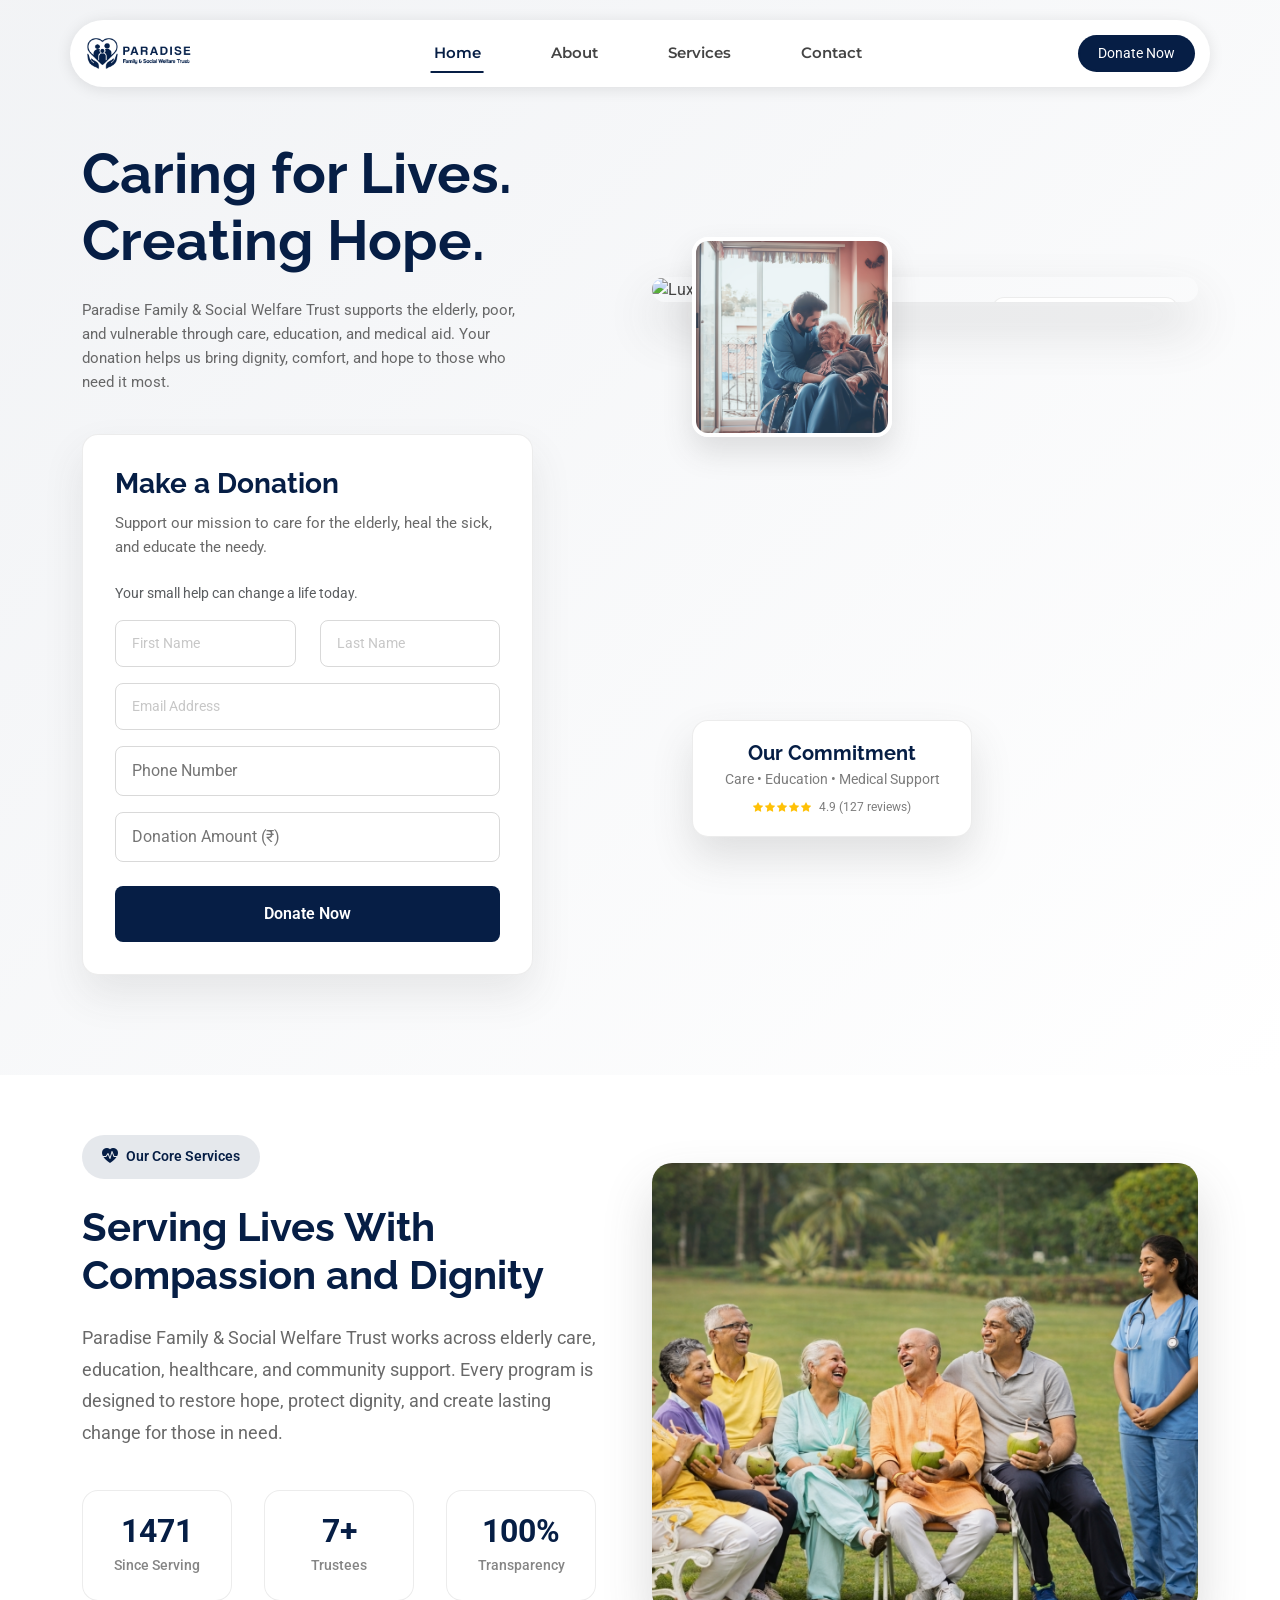
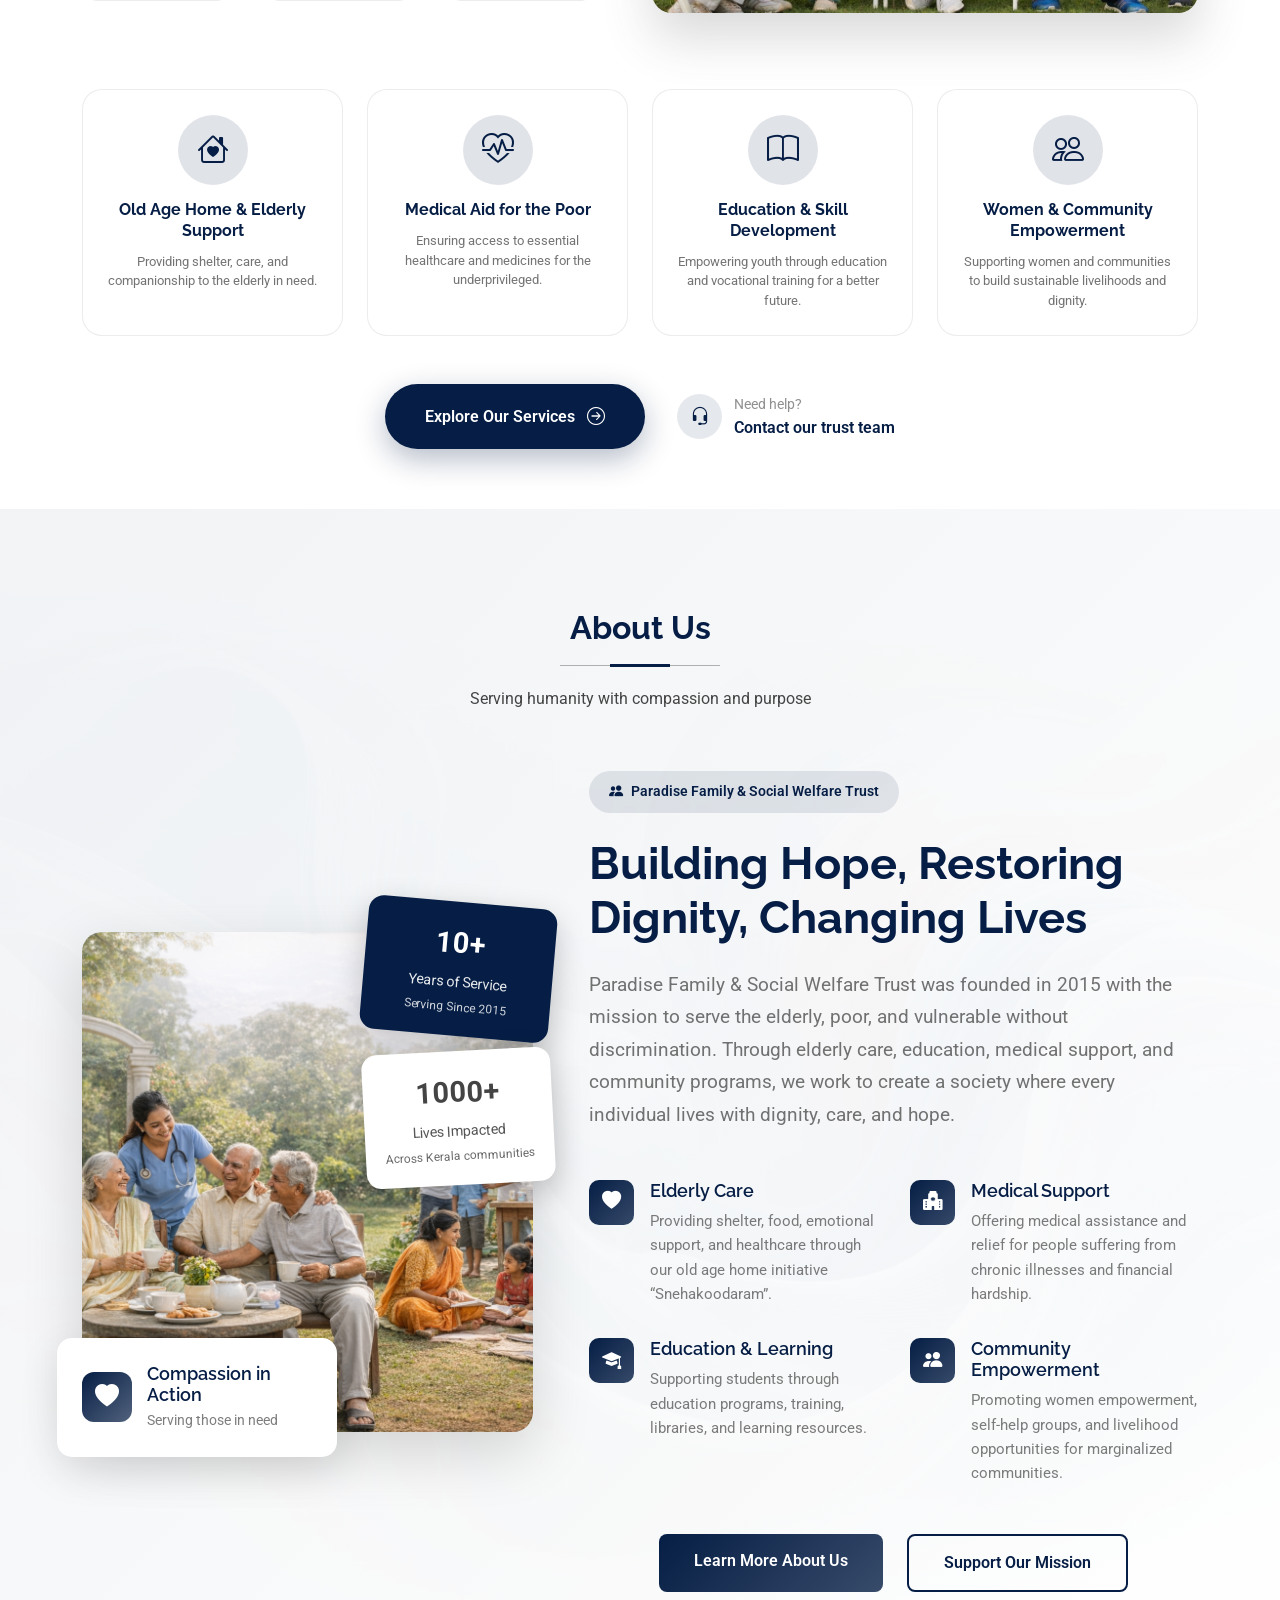
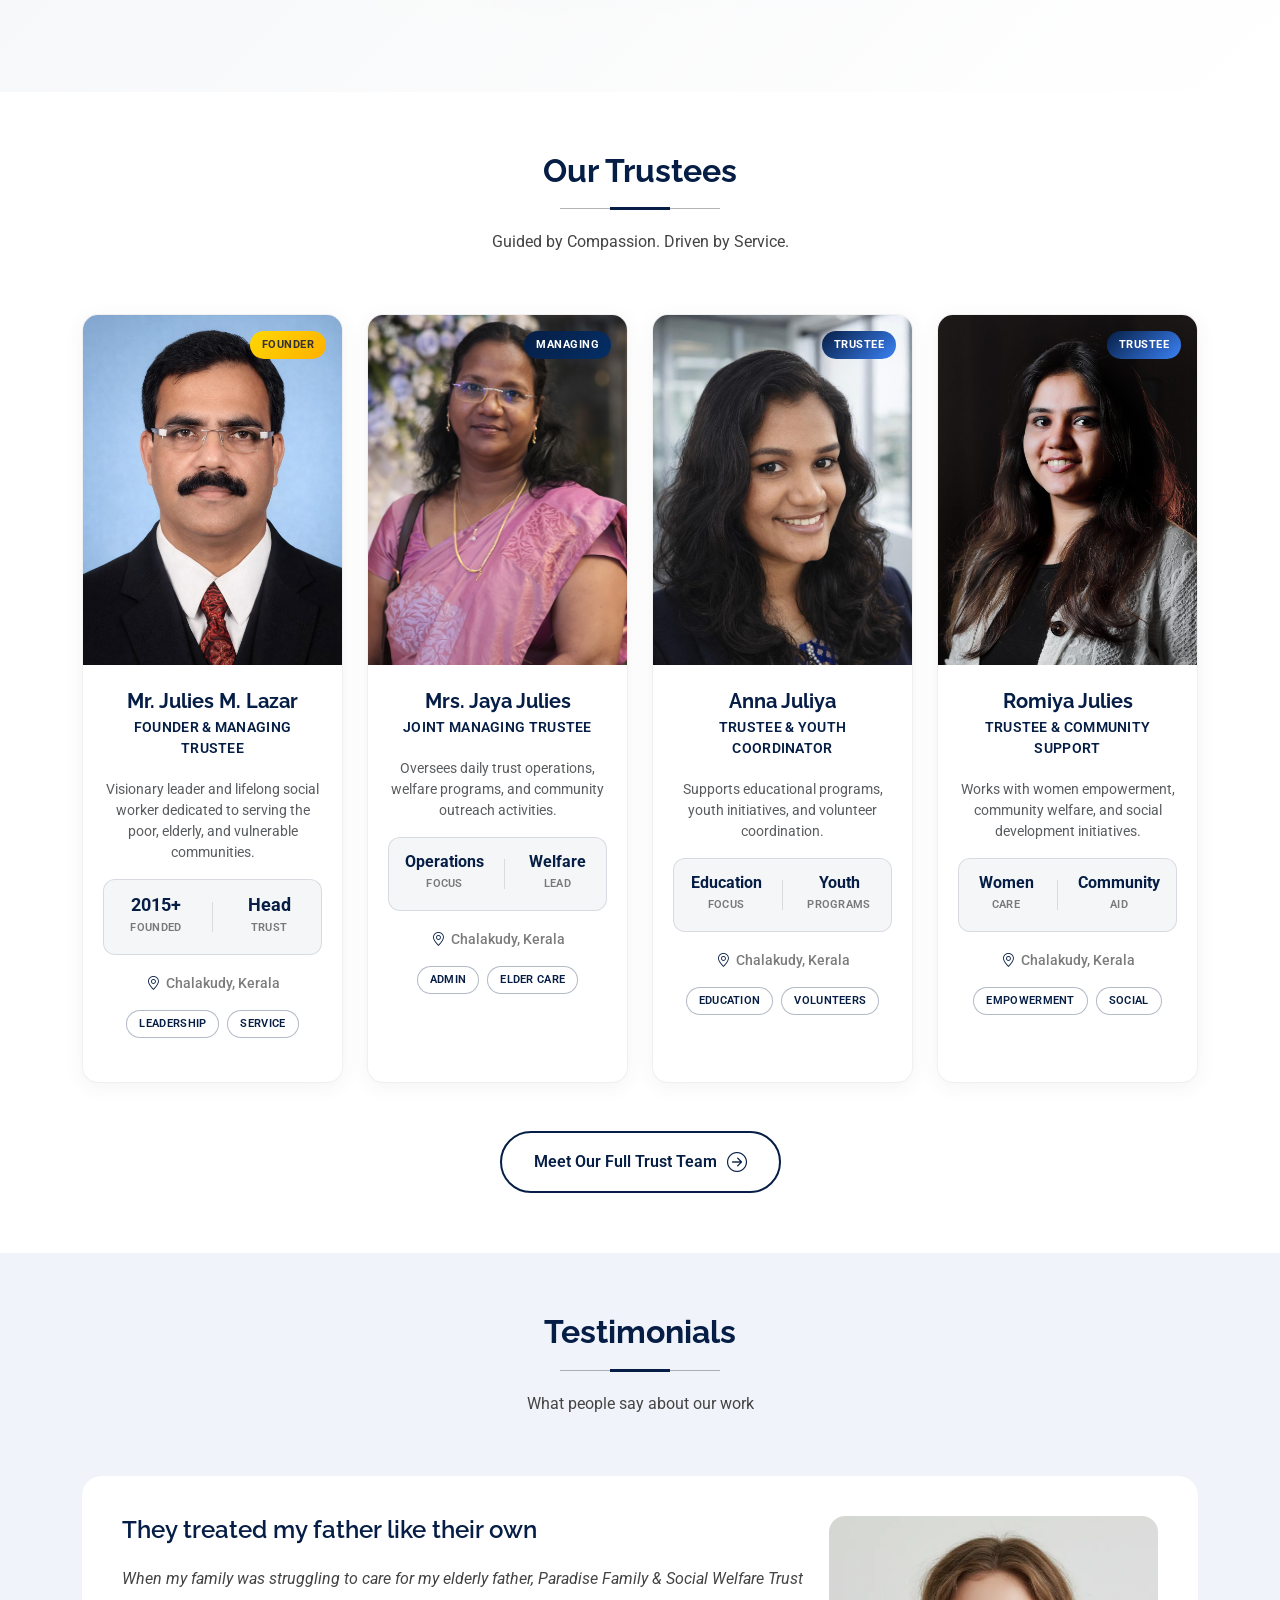
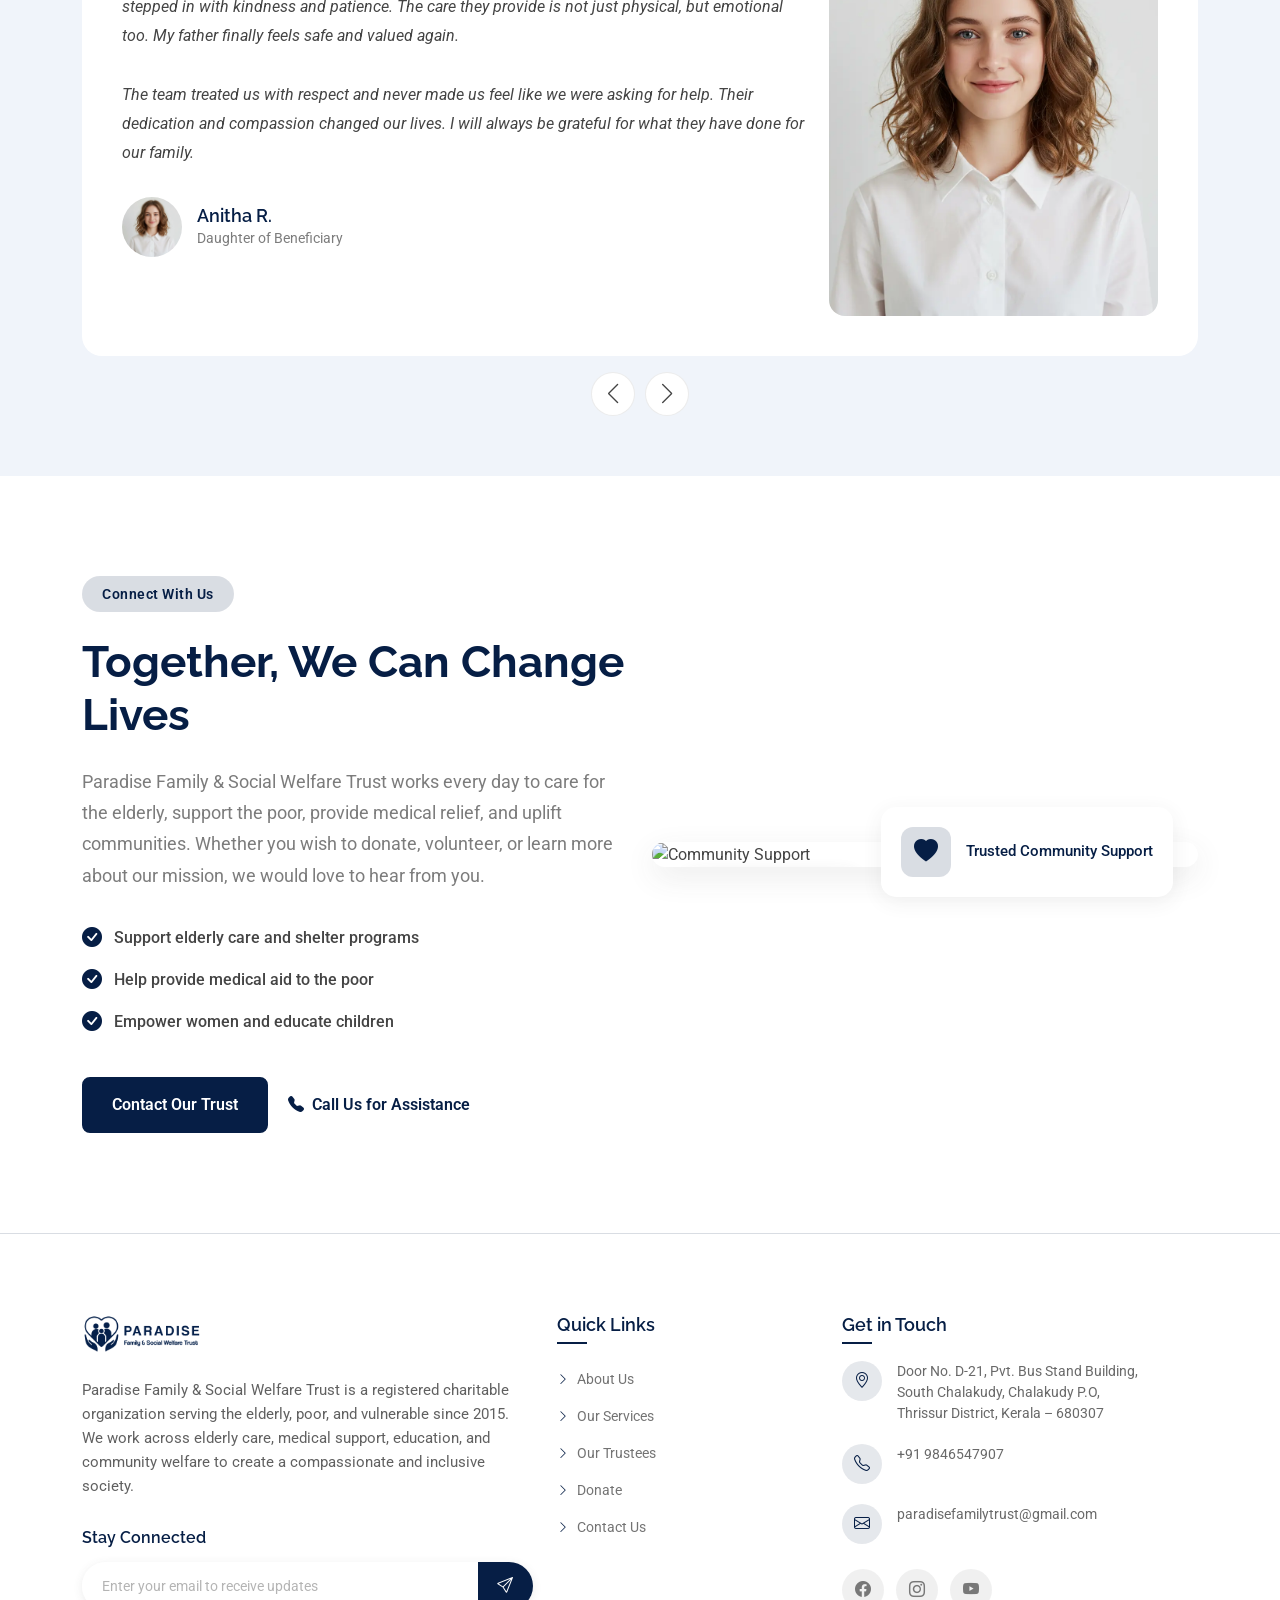
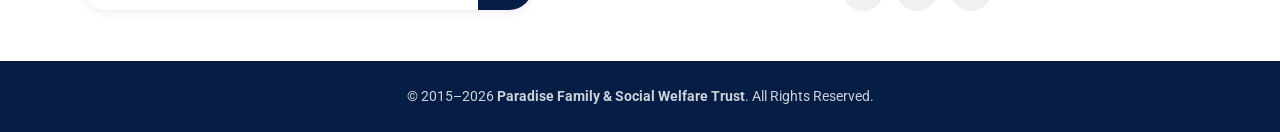
==== index.html @ b43d18a9 "Initial website upload" ====
<!DOCTYPE html>
<html lang="en">

<head>
  <meta charset="utf-8">
  <meta content="width=device-width, initial-scale=1.0" name="viewport">
  <title>Index - Paradise family and social welfare trust</title>
  <meta name="description" content="">
  <meta name="keywords" content="">

  <!-- Favicons -->
  <link href="assets/img/favicon.png" rel="icon">
  <link href="assets/img/apple-touch-icon.png" rel="apple-touch-icon">

  <!-- Fonts -->
  <link href="https://fonts.googleapis.com" rel="preconnect">
  <link href="https://fonts.gstatic.com" rel="preconnect" crossorigin>
  <link href="https://fonts.googleapis.com/css2?family=Roboto:ital,wght@0,100;0,300;0,400;0,500;0,700;0,900;1,100;1,300;1,400;1,500;1,700;1,900&family=Montserrat:ital,wght@0,100;0,200;0,300;0,400;0,500;0,600;0,700;0,800;0,900;1,100;1,200;1,300;1,400;1,500;1,600;1,700;1,800;1,900&family=Raleway:ital,wght@0,100;0,200;0,300;0,400;0,500;0,600;0,700;0,800;0,900;1,100;1,200;1,300;1,400;1,500;1,600;1,700;1,800;1,900&display=swap" rel="stylesheet">

  <!-- Vendor CSS Files -->
  <link href="assets/vendor/bootstrap/css/bootstrap.min.css" rel="stylesheet">
  <link href="assets/vendor/bootstrap-icons/bootstrap-icons.css" rel="stylesheet">
  <link href="assets/vendor/aos/aos.css" rel="stylesheet">
  <link href="assets/vendor/glightbox/css/glightbox.min.css" rel="stylesheet">
  <link href="assets/vendor/swiper/swiper-bundle.min.css" rel="stylesheet">
  <link href="assets/vendor/drift-zoom/drift-basic.css" rel="stylesheet">

  <!-- Main CSS File -->
  <link href="assets/css/main.css" rel="stylesheet">

  <!-- =======================================================
  * Template Name: Paradise family and social welfare trust
  * Template URL: https://bootstrapmade.com/theproperty-bootstrap-real-estate-template/
  * Updated: Aug 05 2025 with Bootstrap v5.3.7
  * Author: BootstrapMade.com
  * License: https://bootstrapmade.com/license/
  ======================================================== -->
</head>

<body class="index-page">

  <header id="header" class="header d-flex align-items-center fixed-top">
    <div class="header-container container-fluid container-xl position-relative d-flex align-items-center justify-content-between">

      <a href="index.html" class="logo d-flex align-items-center me-auto me-xl-0">
        <!-- Uncomment the line below if you also wish to use an image logo -->
        <img src="assets/img/trustlogo.png" alt="">
      </a>

      <nav id="navmenu" class="navmenu">
        <ul>
          <li><a href="index.html" class="active">Home</a></li>
          <li><a href="about.html">About</a></li>
          <!-- <li><a href="properties.html">Properties</a></li> -->
          <li><a href="services.html">Services</a></li>
          <!-- <li><a href="agents.html">Agents</a></li> -->
          <!-- <li><a href="blog.html">Blog</a></li> -->
          <!-- <li class="dropdown"><a href="#"><span>More Pages</span> <i class="bi bi-chevron-down toggle-dropdown"></i></a>
            <ul>
              <li><a href="property-details.html">Property Details</a></li>
              <li><a href="service-details.html">Service Details</a></li>
              <li><a href="agent-profile.html">Agent Profile</a></li>
              <li><a href="blog-details.html">Blog Details</a></li>
              <li><a href="terms.html">Terms</a></li>
              <li><a href="privacy.html">Privacy</a></li>
              <li><a href="404.html">404</a></li>
            </ul>
          </li> -->

          <!-- <li class="dropdown"><a href="#"><span>Dropdown</span> <i class="bi bi-chevron-down toggle-dropdown"></i></a>
            <ul>
              <li><a href="#">Dropdown 1</a></li>
              <li class="dropdown"><a href="#"><span>Deep Dropdown</span> <i class="bi bi-chevron-down toggle-dropdown"></i></a>
                <ul>
                  <li><a href="#">Deep Dropdown 1</a></li>
                  <li><a href="#">Deep Dropdown 2</a></li>
                  <li><a href="#">Deep Dropdown 3</a></li>
                  <li><a href="#">Deep Dropdown 4</a></li>
                  <li><a href="#">Deep Dropdown 5</a></li>
                </ul>
              </li>
              <li><a href="#">Dropdown 2</a></li>
              <li><a href="#">Dropdown 3</a></li>
              <li><a href="#">Dropdown 4</a></li>
            </ul> -->
          <!-- </li> -->
          <li><a href="contact.html">Contact</a></li>
        </ul>
        <i class="mobile-nav-toggle d-xl-none bi bi-list"></i>
      </nav>

      <a class="btn-getstarted" href="properties.html">Donate Now</a>

    </div>
  </header>

  <main class="main">

    <!-- Hero Section -->
    <section id="hero" class="hero section">

      <div class="container" data-aos="fade-up" data-aos-delay="100">

        <div class="hero-content">
          <div class="row align-items-center justify-content-between">

            <div class="col-md-5 hero-text" data-aos="fade-right" data-aos-delay="200">
              <!-- <div class="hero-badge">
                <i class="bi bi-star-fill"></i>
                <span>Premium Properties</span>
              </div> -->
              <h1>Caring for Lives. Creating Hope.</h1>
              <p>Paradise Family & Social Welfare Trust supports the elderly, poor, and vulnerable through care, education, and medical aid. Your donation helps us bring dignity, comfort, and hope to those who need it most.</p>

              <div class="donation-box" data-aos="fade-up" data-aos-delay="300">
                <h3>Make a Donation</h3>
                <p>Support our mission to care for the elderly, heal the sick, and educate the needy.</p>
                <div class="mb-3 text-muted small">Your small help can change a life today.</div>
              
                <form>
                  <div class="row">
                    <div class="col-md-6">
                      <input type="text" placeholder="First Name" required>
                    </div>
                    <div class="col-md-6">
                      <input type="text" placeholder="Last Name" required>
                    </div>
                  </div>
                  <input type="email" placeholder="Email Address" required>
                  <input type="tel" placeholder="Phone Number" required>
                  <input type="number" placeholder="Donation Amount (₹)" required>
              
                  <button type="submit" class="btn btn-donate">Donate Now</button>
                </form>
              </div>

            </div><!-- End Hero Text -->

            <div class="col-md-6 hero-images" data-aos="fade-left" data-aos-delay="400">
              <div class="image-stack">
                <div class="main-image">
                  <img src="assets/img/real-estate/Hero01.png" alt="Luxury Property" class="img-fluid">
                  <div class="property-tag">
                    <span class="price">Since 2015</span>
                    <span class="type">Serving the Vulnerable</span>
                  </div>
                </div>

                <div class="secondary-image">
                  <img src="assets/img/real-estate/secondary img.png" alt="Property Interior" class="img-fluid">
                </div>

                <div class="floating-card">
                  <div class="agent-info">
                    <div class="agent-details">
                      <h5>Our Commitment</h5>
                      <p>Care • Education • Medical Support </p>
                      <div class="rating">
                        <i class="bi bi-star-fill"></i>
                        <i class="bi bi-star-fill"></i>
                        <i class="bi bi-star-fill"></i>
                        <i class="bi bi-star-fill"></i>
                        <i class="bi bi-star-fill"></i>
                        <span>4.9 (127 reviews)</span>
                      </div>
                    </div>
                  </div>
                </div>
              </div>
            </div><!-- End Hero Images -->

          </div>
        </div>

      </div>

    </section><!-- /Hero Section -->

    <!-- Home About Section -->
    <section id="home-about" class="home-about section">

      <div class="container" data-aos="fade-up" data-aos-delay="100">

        <div class="row align-items-center gy-5">

          <div class="col-lg-6 order-lg-2" data-aos="fade-left" data-aos-delay="200">
            <div class="image-section">
              <div class="main-image-wrapper">
                <img src="assets/img/real-estate/aboutus.png" alt="About Us" class="img-fluid main-image">
              </div>
            </div>
          </div>

          <div class="col-lg-6 order-lg-1" data-aos="fade-right" data-aos-delay="300">
            <div class="content-wrapper">
              <div class="section-badge">
                <i class="bi bi-heart-pulse-fill"></i>
                <span>Our Core Services</span>
              </div>

              <h2>Serving Lives With Compassion and Dignity</h2>

              <p>Paradise Family & Social Welfare Trust works across elderly care, education, healthcare, and community support. Every program is designed to restore hope, protect dignity, and create lasting change for those in need.</p>

              <div class="stats-grid">
                <div class="stat-item" data-aos="zoom-in" data-aos-delay="400">
                  <div class="stat-number">
                    <span data-purecounter-start="0" data-purecounter-end="2015" data-purecounter-duration="2" class="purecounter"></span>
                  </div>
                  <div class="stat-label">Since Serving</div>
                </div>

                <div class="stat-item" data-aos="zoom-in" data-aos-delay="450">
                  <div class="stat-number">
                    <span data-purecounter-start="0" data-purecounter-end="7" data-purecounter-duration="1" class="purecounter"></span>+
                  </div>
                  <div class="stat-label">Trustees</div>
                </div>

                <div class="stat-item" data-aos="zoom-in" data-aos-delay="500">
                  <div class="stat-number">
                    <span data-purecounter-start="0" data-purecounter-end="100" data-purecounter-duration="1" class="purecounter"></span>%
                  </div>
                  <div class="stat-label">Transparency</div>
                </div>
              </div>

            </div>
          </div>

        </div>

        <div class="featured-services mt-5" data-aos="fade-up" data-aos-delay="400">
          <div class="row g-4">
            <div class="col-xl-3 col-md-6">
              <div class="service-card h-100">
                <div class="service-header">
                  <div class="service-icon">
                    <i class="bi bi-house-heart"></i>
                  </div>
                </div>
                <div class="service-content">
                  <h3>Old Age Home & Elderly Support</h3>
                  <p>Providing shelter, care, and companionship to the elderly in need.</p>
                </div>
              </div>
            </div>
            <div class="col-xl-3 col-md-6">
              <div class="service-card h-100">
                <div class="service-header">
                  <div class="service-icon">
                    <i class="bi bi-heart-pulse"></i>
                  </div>
                </div>
                <div class="service-content">
                  <h3>Medical Aid for the Poor</h3>
                  <p>Ensuring access to essential healthcare and medicines for the underprivileged.</p>
                </div>
              </div>
            </div>
            <div class="col-xl-3 col-md-6">
              <div class="service-card h-100">
                <div class="service-header">
                  <div class="service-icon">
                    <i class="bi bi-book"></i>
                  </div>
                </div>
                <div class="service-content">
                  <h3>Education & Skill Development</h3>
                  <p>Empowering youth through education and vocational training for a better future.</p>
                </div>
              </div>
            </div>
            <div class="col-xl-3 col-md-6">
              <div class="service-card h-100">
                <div class="service-header">
                  <div class="service-icon">
                    <i class="bi bi-people"></i>
                  </div>
                </div>
                <div class="service-content">
                  <h3>Women & Community Empowerment</h3>
                  <p>Supporting women and communities to build sustainable livelihoods and dignity.</p>
                </div>
              </div>
            </div>
          </div>
        </div>

        <div class="d-flex justify-content-center mt-5" data-aos="fade-up" data-aos-delay="500">
          <div class="cta-wrapper">
            <a href="services.html" class="btn-primary">
              <span>Explore Our Services</span>
              <i class="bi bi-arrow-right-circle"></i>
            </a>
            <div class="contact-quick">
              <i class="bi bi-headset"></i>
              <div class="contact-text">
                <span>Need help?</span>
                <a href="contact.html">Contact our trust team</a>
              </div>
            </div>
          </div>
        </div>

      </div>

    </section><!-- /Home About Section -->

    <!-- Why Us Section -->
    <section id="why-us" class="why-us section">

      <!-- Section Title -->
      <div class="container section-title" data-aos="fade-up">
        <h2>About Us</h2>
        <p>Serving humanity with compassion and purpose</p>
      </div><!-- End Section Title -->

      <div class="container" data-aos="fade-up" data-aos-delay="100">

        <div class="row align-items-center gy-5">

          <div class="col-lg-5" data-aos="fade-right" data-aos-delay="200">
            <div class="image-showcase">
              <div class="main-image-wrapper">
                <img src="assets/img/real-estate/aboutusreal1.png" alt="Premium Property" class="img-fluid main-image">
              </div>

              <div class="floating-stats">
                <div class="stat-badge">
                  <span class="stat-number">10+</span>
                  <span class="stat-text">Years of Service</span>
                  <div class="small mt-1" style="font-size: 0.75rem; opacity: 0.8;">Serving Since 2015</div>
                </div>
                <div class="stat-badge">
                  <span class="stat-number">1000+</span>
                  <span class="stat-text">Lives Impacted</span>
                  <div class="small mt-1" style="font-size: 0.75rem; opacity: 0.8;">Across Kerala communities</div>
                </div>
              </div>

              <div class="experience-card">
                <div class="card-icon">
                  <i class="bi bi-heart-fill"></i>
                </div>
                <div class="card-content">
                  <h5>Compassion in Action</h5>
                  <p>Serving those in need</p>
                </div>
              </div>
            </div>
          </div>

          <div class="col-lg-7" data-aos="fade-left" data-aos-delay="300">
            <div class="content-wrapper">
              <div class="section-badge">
                <i class="bi bi-people-fill me-2"></i>
                Paradise Family & Social Welfare Trust
              </div>

              <h2>Building Hope, Restoring Dignity, Changing Lives</h2>
              <p class="lead-text">Paradise Family & Social Welfare Trust was founded in 2015 with the mission to serve the elderly, poor, and vulnerable without discrimination. Through elderly care, education, medical support, and community programs, we work to create a society where every individual lives with dignity, care, and hope.</p>

              <div class="benefits-grid">
                <div class="benefit-item" data-aos="fade-up" data-aos-delay="400">
                  <div class="benefit-icon">
                    <i class="bi bi-heart-fill"></i>
                  </div>
                  <div class="benefit-content">
                    <h4>Elderly Care</h4>
                    <p>Providing shelter, food, emotional support, and healthcare through our old age home initiative “Snehakoodaram”.</p>
                  </div>
                </div>

                <div class="benefit-item" data-aos="fade-up" data-aos-delay="450">
                  <div class="benefit-icon">
                    <i class="bi bi-hospital-fill"></i>
                  </div>
                  <div class="benefit-content">
                    <h4>Medical Support</h4>
                    <p>Offering medical assistance and relief for people suffering from chronic illnesses and financial hardship.</p>
                  </div>
                </div>

                <div class="benefit-item" data-aos="fade-up" data-aos-delay="500">
                  <div class="benefit-icon">
                    <i class="bi bi-mortarboard-fill"></i>
                  </div>
                  <div class="benefit-content">
                    <h4>Education & Learning</h4>
                    <p>Supporting students through education programs, training, libraries, and learning resources.</p>
                  </div>
                </div>

                <div class="benefit-item" data-aos="fade-up" data-aos-delay="550">
                  <div class="benefit-icon">
                    <i class="bi bi-people-fill"></i>
                  </div>
                  <div class="benefit-content">
                    <h4>Community Empowerment</h4>
                    <p>Promoting women empowerment, self-help groups, and livelihood opportunities for marginalized communities.</p>
                  </div>
                </div>
              </div>

              <div class="action-buttons" data-aos="fade-up" data-aos-delay="650">
                <a href="about.html" class="btn btn-primary">Learn More About Us</a>
                <a href="contact.html" class="btn btn-outline">Support Our Mission</a>
              </div>
            </div>
          </div>

        </div>

      </div>

    </section><!-- /Why Us Section -->

    <!-- Featured Agents Section -->
    <section id="featured-agents" class="featured-agents section">

      <!-- Section Title -->
      <div class="container section-title" data-aos="fade-up">
        <h2>Our Trustees</h2>
        <p>Guided by Compassion. Driven by Service.</p>
      </div><!-- End Section Title -->

      <div class="container" data-aos="fade-up" data-aos-delay="100">

        <div class="row gy-5 justify-content-center">

          <div class="col-lg-6 col-xl-3" data-aos="fade-up" data-aos-delay="100">
            <div class="agent-card">
              <div class="agent-image">
                <img src="assets/img/real-estate/agent-1.jpeg" alt="Mr. Julies M. Lazar" class="img-fluid">
                <div class="agent-overlay">
                  <div class="contact-buttons">
                    <a href="#" class="btn-contact" title="Call">
                      <i class="bi bi-telephone"></i>
                    </a>
                    <a href="#" class="btn-contact" title="Email">
                      <i class="bi bi-envelope"></i>
                    </a>
                    <a href="#" class="btn-contact" title="WhatsApp">
                      <i class="bi bi-whatsapp"></i>
                    </a>
                  </div>
                </div>
                <div class="status-badge top-agent">Founder</div>
              </div>
              <div class="agent-info">
                <div class="agent-meta">
                  <h3 class="agent-name">Mr. Julies M. Lazar</h3>
                  <p class="agent-title">Founder & Managing Trustee</p>
                </div>
                <p class="text-center small text-muted mb-3">Visionary leader and lifelong social worker dedicated to serving the poor, elderly, and vulnerable communities.</p>
                <div class="agent-stats">
                  <div class="stat-item">
                    <span class="stat-number">2015+</span>
                    <span class="stat-label">Founded</span>
                  </div>
                  <div class="stat-divider"></div>
                  <div class="stat-item">
                    <span class="stat-number">Head</span>
                    <span class="stat-label">Trust</span>
                  </div>
                </div>
                <div class="location-tag">
                  <i class="bi bi-geo-alt"></i>
                  <span>Chalakudy, Kerala</span>
                </div>
                <div class="specialties">
                  <span class="specialty-tag">Leadership</span>
                  <span class="specialty-tag">Service</span>
                </div>
              </div>
            </div>
          </div><!-- End Agent Card -->

          <div class="col-lg-6 col-xl-3" data-aos="fade-up" data-aos-delay="200">
            <div class="agent-card">
              <div class="agent-image">
                <img src="assets/img/real-estate/agent-2.jpg" alt="Mrs. Jaya Julies" class="img-fluid">
                <div class="agent-overlay">
                  <div class="contact-buttons">
                    <a href="#" class="btn-contact" title="Call">
                      <i class="bi bi-telephone"></i>
                    </a>
                    <a href="#" class="btn-contact" title="Email">
                      <i class="bi bi-envelope"></i>
                    </a>
                    <a href="#" class="btn-contact" title="WhatsApp">
                      <i class="bi bi-whatsapp"></i>
                    </a>
                  </div>
                </div>
                <div class="status-badge certified">Managing</div>
              </div>
              <div class="agent-info">
                <div class="agent-meta">
                  <h3 class="agent-name">Mrs. Jaya Julies</h3>
                  <p class="agent-title">Joint Managing Trustee</p>
                </div>
                <p class="text-center small text-muted mb-3">Oversees daily trust operations, welfare programs, and community outreach activities.</p>
                <div class="agent-stats">
                  <div class="stat-item">
                    <span class="stat-number" style="font-size: 1rem;">Operations</span>
                    <span class="stat-label">Focus</span>
                  </div>
                  <div class="stat-divider"></div>
                  <div class="stat-item">
                    <span class="stat-number" style="font-size: 1rem;">Welfare</span>
                    <span class="stat-label">Lead</span>
                  </div>
                </div>
                <div class="location-tag">
                  <i class="bi bi-geo-alt"></i>
                  <span>Chalakudy, Kerala</span>
                </div>
                <div class="specialties">
                  <span class="specialty-tag">Admin</span>
                  <span class="specialty-tag">Elder Care</span>
                </div>
              </div>
            </div>
          </div><!-- End Agent Card -->

          <div class="col-lg-6 col-xl-3" data-aos="fade-up" data-aos-delay="300">
            <div class="agent-card">
              <div class="agent-image">
                <img src="assets/img/real-estate/agent-3.jpeg" alt="Anna Juliya" class="img-fluid">
                <div class="agent-overlay">
                  <div class="contact-buttons">
                    <a href="#" class="btn-contact" title="Call">
                      <i class="bi bi-telephone"></i>
                    </a>
                    <a href="#" class="btn-contact" title="Email">
                      <i class="bi bi-envelope"></i>
                    </a>
                    <a href="#" class="btn-contact" title="WhatsApp">
                      <i class="bi bi-whatsapp"></i>
                    </a>
                  </div>
                </div>
                <div class="status-badge new-star">Trustee</div>
              </div>
              <div class="agent-info">
                <div class="agent-meta">
                  <h3 class="agent-name">Anna Juliya</h3>
                  <p class="agent-title">Trustee & Youth Coordinator</p>
                </div>
                <p class="text-center small text-muted mb-3">Supports educational programs, youth initiatives, and volunteer coordination.</p>
                <div class="agent-stats">
                  <div class="stat-item">
                    <span class="stat-number" style="font-size: 1rem;">Education</span>
                    <span class="stat-label">Focus</span>
                  </div>
                  <div class="stat-divider"></div>
                  <div class="stat-item">
                    <span class="stat-number" style="font-size: 1rem;">Youth</span>
                    <span class="stat-label">Programs</span>
                  </div>
                </div>
                <div class="location-tag">
                  <i class="bi bi-geo-alt"></i>
                  <span>Chalakudy, Kerala</span>
                </div>
                <div class="specialties">
                  <span class="specialty-tag">Education</span>
                  <span class="specialty-tag">Volunteers</span>
                </div>
              </div>
            </div>
          </div><!-- End Agent Card -->

          <div class="col-lg-6 col-xl-3" data-aos="fade-up" data-aos-delay="400">
            <div class="agent-card">
              <div class="agent-image">
                <img src="assets/img/real-estate/agent-4.jpeg" alt="Romiya Julies" class="img-fluid">
                <div class="agent-overlay">
                  <div class="contact-buttons">
                    <a href="#" class="btn-contact" title="Call">
                      <i class="bi bi-telephone"></i>
                    </a>
                    <a href="#" class="btn-contact" title="Email">
                      <i class="bi bi-envelope"></i>
                    </a>
                    <a href="#" class="btn-contact" title="WhatsApp">
                      <i class="bi bi-whatsapp"></i>
                    </a>
                  </div>
                </div>
                <div class="status-badge new-star">Trustee</div>
              </div>
              <div class="agent-info">
                <div class="agent-meta">
                  <h3 class="agent-name">Romiya Julies</h3>
                  <p class="agent-title">Trustee & Community Support</p>
                </div>
                <p class="text-center small text-muted mb-3">Works with women empowerment, community welfare, and social development initiatives.</p>
                <div class="agent-stats">
                  <div class="stat-item">
                    <span class="stat-number" style="font-size: 1rem;">Women</span>
                    <span class="stat-label">Care</span>
                  </div>
                  <div class="stat-divider"></div>
                  <div class="stat-item">
                    <span class="stat-number" style="font-size: 1rem;">Community</span>
                    <span class="stat-label">Aid</span>
                  </div>
                </div>
                <div class="location-tag">
                  <i class="bi bi-geo-alt"></i>
                  <span>Chalakudy, Kerala</span>
                </div>
                <div class="specialties">
                  <span class="specialty-tag">Empowerment</span>
                  <span class="specialty-tag">Social</span>
                </div>
              </div>
            </div>
          </div><!-- End Agent Card -->

        </div>

        <div class="text-center mt-5" data-aos="fade-up" data-aos-delay="400">
          <a href="about.html" class="explore-agents-btn">
            <span>Meet Our Full Trust Team</span>
            <i class="bi bi-arrow-right-circle"></i>
          </a>
        </div>

      </div>

    </section><!-- /Featured Agents Section -->

    <!-- Testimonials Section -->
    <section id="testimonials" class="testimonials section light-background">

      <!-- Section Title -->
      <div class="container section-title" data-aos="fade-up">
        <h2>Testimonials</h2>
        <p>What people say about our work</p>
      </div><!-- End Section Title -->

      <div class="container" data-aos="fade-up" data-aos-delay="100">

        <div class="testimonials-slider swiper init-swiper">
          <script type="application/json" class="swiper-config">
            {
              "slidesPerView": 1,
              "loop": true,
              "speed": 600,
              "autoplay": {
                "delay": 5000
              },
              "navigation": {
                "nextEl": ".swiper-button-next",
                "prevEl": ".swiper-button-prev"
              }
            }
          </script>

          <div class="swiper-wrapper">

            <div class="swiper-slide">
              <div class="testimonial-item">
                <div class="row">
                  <div class="col-lg-8">
                    <h2>They treated my father like their own</h2>
                    <p>
                      When my family was struggling to care for my elderly father, Paradise Family & Social Welfare Trust stepped in with kindness and patience. The care they provide is not just physical, but emotional too. My father finally feels safe and valued again.
                    </p>
                    <p>
                      The team treated us with respect and never made us feel like we were asking for help. Their dedication and compassion changed our lives. I will always be grateful for what they have done for our family.
                    </p>
                    <div class="profile d-flex align-items-center">
                      <img src="assets/img/person/person-f-8.webp" class="profile-img" alt="">
                      <div class="profile-info">
                        <h3>Anitha R.</h3>
                        <span>Daughter of Beneficiary</span>
                      </div>
                    </div>
                  </div>
                  <div class="col-lg-4 d-none d-lg-block">
                    <div class="featured-img-wrapper">
                      <img src="assets/img/person/person-f-8.webp" class="featured-img" alt="">
                    </div>
                  </div>
                </div>
              </div>
            </div><!-- End Testimonial Item -->

            <div class="swiper-slide">
              <div class="testimonial-item">
                <div class="row">
                  <div class="col-lg-8">
                    <h2>Hope when we had nowhere to turn</h2>
                    <p>
                      I was suffering from a long-term illness and could not afford treatment. This trust helped me with medical support when I had no one else. Their help gave me strength to continue fighting and believing again.
                    </p>
                    <p>
                      They did not treat me as a number, but as a person. I now feel hopeful about my future and thankful for the care and guidance they gave me during the hardest time of my life.
                    </p>
                    <div class="profile d-flex align-items-center">
                      <img src="assets/img/person/person-m-9.webp" class="profile-img" alt="">
                      <div class="profile-info">
                        <h3>Suresh K.</h3>
                        <span>Medical Aid Beneficiary</span>
                      </div>
                    </div>
                  </div>
                  <div class="col-lg-4 d-none d-lg-block">
                    <div class="featured-img-wrapper">
                      <img src="assets/img/person/person-m-9.webp" class="featured-img" alt="">
                    </div>
                  </div>
                </div>
              </div>
            </div><!-- End Testimonial Item -->

            <div class="swiper-slide">
              <div class="testimonial-item">
                <div class="row">
                  <div class="col-lg-8">
                    <h2>A second chance through education</h2>
                    <p>
                      Because of this trust, I was able to continue my studies when my family could not support me financially. They believed in me when I had lost confidence in myself.
                    </p>
                    <p>
                      Their encouragement, guidance, and support helped me focus on my dreams. I am now studying with confidence and working towards a better future for my family.
                    </p>
                    <div class="profile d-flex align-items-center">
                      <img src="assets/img/person/person-f-10.webp" class="profile-img" alt="">
                      <div class="profile-info">
                        <h3>Neha P.</h3>
                        <span>Student Beneficiary</span>
                      </div>
                    </div>
                  </div>
                  <div class="col-lg-4 d-none d-lg-block">
                    <div class="featured-img-wrapper">
                      <img src="assets/img/person/person-f-10.webp" class="featured-img" alt="">
                    </div>
                  </div>
                </div>
              </div>
            </div><!-- End Testimonial Item -->

            <div class="swiper-slide">
              <div class="testimonial-item">
                <div class="row">
                  <div class="col-lg-8">
                    <h2>True service to the community</h2>
                    <p>
                      I have seen how this trust works for the poor, elderly, and women in our community. Their programs are honest, transparent, and filled with care.
                    </p>
                    <p>
                      They serve without expecting anything in return. Their work has brought hope to many families, and I am proud to support and stand with them.
                    </p>
                    <div class="profile d-flex align-items-center">
                      <img src="assets/img/person/person-m-7.webp" class="profile-img" alt="">
                      <div class="profile-info">
                        <h3>Joseph M.</h3>
                        <span>Community Volunteer</span>
                      </div>
                    </div>
                  </div>
                  <div class="col-lg-4 d-none d-lg-block">
                    <div class="featured-img-wrapper">
                      <img src="assets/img/person/person-m-7.webp" class="featured-img" alt="">
                    </div>
                  </div>
                </div>
              </div>
            </div><!-- End Testimonial Item -->

          </div>

          <div class="swiper-navigation w-100 d-flex align-items-center justify-content-center">
            <div class="swiper-button-prev"></div>
            <div class="swiper-button-next"></div>
          </div>

        </div>

      </div>

    </section><!-- /Testimonials Section -->

    <!-- Call To Action Section -->
    <section class="call-to-action-2 call-to-action section" id="call-to-action">
      <div class="container" data-aos="fade-up" data-aos-delay="100">

        <div class="row align-items-center">
          <div class="col-lg-6 order-2 order-lg-1" data-aos="fade-right" data-aos-delay="200">

            <div class="cta-content">
              <div class="section-badge">Connect With Us</div>
              <h2>Together, We Can Change Lives</h2>
              <p>Paradise Family & Social Welfare Trust works every day to care for the elderly, support the poor, provide medical relief, and uplift communities. Whether you wish to donate, volunteer, or learn more about our mission, we would love to hear from you.</p>

              <div class="benefits-list">
                <div class="benefit-item" data-aos="fade-up" data-aos-delay="300">
                  <i class="bi bi-check-circle-fill"></i>
                  <span>Support elderly care and shelter programs</span>
                </div>
                <div class="benefit-item" data-aos="fade-up" data-aos-delay="350">
                  <i class="bi bi-check-circle-fill"></i>
                  <span>Help provide medical aid to the poor</span>
                </div>
                <div class="benefit-item" data-aos="fade-up" data-aos-delay="400">
                  <i class="bi bi-check-circle-fill"></i>
                  <span>Empower women and educate children</span>
                </div>
              </div>

              <div class="cta-actions">
                <a href="contact.html" class="btn btn-primary">
                  Contact Our Trust
                </a>
                <div class="d-flex align-items-center">
                  <i class="bi bi-telephone-fill me-2" style="color: var(--accent-color);"></i>
                  <span style="font-weight: 600; color: var(--heading-color);">Call Us for Assistance</span>
                </div>
              </div>

            </div><!-- End CTA Content -->

          </div><!-- End Left Column -->

          <div class="col-lg-6 order-1 order-lg-2" data-aos="fade-left" data-aos-delay="250">

            <div class="cta-visual">
              <div class="main-image">
                <img src="assets/img/real-estate/contact us.png" alt="Community Support" class="img-fluid">
                <div class="overlay-badge">
                  <i class="bi bi-calendar-check"></i>
                  <span>Serving Since 2015</span>
                </div>
              </div>

              <div class="floating-stats">
                <div class="stat-card" data-aos="zoom-in" data-aos-delay="450">
                  <div class="stat-icon">
                    <i class="bi bi-heart-fill"></i>
                  </div>
                  <div class="stat-info">
                    <span class="stat-label" style="font-size: 0.95rem; color: var(--heading-color);">Trusted Community Support</span>
                  </div>
                </div>
              </div>

            </div><!-- End CTA Visual -->

          </div><!-- End Right Column -->
        </div>

      </div>
    </section><!-- /Call To Action Section -->

  </main>

  <footer id="footer" class="footer position-relative">

    <div class="container">
      <div class="row gy-5">

        <div class="col-lg-5">
          <div class="footer-content">
            <a href="index.html" class="logo d-flex align-items-center mb-4">
              <img src="assets/img/trustlogo.png" alt="">
            </a>
            <p class="mb-4">Paradise Family & Social Welfare Trust is a registered charitable organization serving the elderly, poor, and vulnerable since 2015. We work across elderly care, medical support, education, and community welfare to create a compassionate and inclusive society.</p>

            <div class="newsletter-form">
              <h5>Stay Connected</h5>
              <form action="forms/newsletter.php" method="post" class="php-email-form">
                <div class="input-group">
                  <input type="email" name="email" class="form-control" placeholder="Enter your email to receive updates" required="">
                  <button type="submit" class="btn-subscribe">
                    <i class="bi bi-send"></i>
                  </button>
                </div>
                <div class="loading">Loading</div>
                <div class="error-message"></div>
                <div class="sent-message">Thank you for subscribing!</div>
              </form>
            </div>
          </div>
        </div>

        <div class="col-lg-3 col-6">
          <div class="footer-links">
            <h4>Quick Links</h4>
            <ul>
              <li><a href="about.html"><i class="bi bi-chevron-right"></i> About Us</a></li>
              <li><a href="services.html"><i class="bi bi-chevron-right"></i> Our Services</a></li>
              <li><a href="about.html#trustees"><i class="bi bi-chevron-right"></i> Our Trustees</a></li>
              <li><a href="donate.html"><i class="bi bi-chevron-right"></i> Donate</a></li>
              <li><a href="contact.html"><i class="bi bi-chevron-right"></i> Contact Us</a></li>
            </ul>
          </div>
        </div>

        <div class="col-lg-4">
          <div class="footer-contact">
            <h4>Get in Touch</h4>
            <div class="contact-item">
              <div class="contact-icon">
                <i class="bi bi-geo-alt"></i>
              </div>
              <div class="contact-info">
                <p>Door No. D-21, Pvt. Bus Stand Building,<br>South Chalakudy, Chalakudy P.O,<br>Thrissur District, Kerala – 680307</p>
              </div>
            </div>

            <div class="contact-item">
              <div class="contact-icon">
                <i class="bi bi-telephone"></i>
              </div>
              <div class="contact-info">
                <p>+91 9846547907</p>
              </div>
            </div>

            <div class="contact-item">
              <div class="contact-icon">
                <i class="bi bi-envelope"></i>
              </div>
              <div class="contact-info">
                <p>paradisefamilytrust@gmail.com</p>
              </div>
            </div>

            <div class="social-links">
              <a href="#"><i class="bi bi-facebook"></i></a>
              <a href="#"><i class="bi bi-instagram"></i></a>
              <a href="#"><i class="bi bi-youtube"></i></a>
            </div>
          </div>
        </div>

      </div>
    </div>

    <div class="footer-bottom">
      <div class="container">
        <div class="row align-items-center">
          <div class="col-lg-12">
            <div class="copyright text-center">
              <p>© 2015–2026 <strong>Paradise Family & Social Welfare Trust</strong>. All Rights Reserved.</p>
            </div>
          </div>
        </div>
      </div>
    </div>

  </footer>

  <!-- Scroll Top -->
  <a href="#" id="scroll-top" class="scroll-top d-flex align-items-center justify-content-center"><i class="bi bi-arrow-up-short"></i></a>

  <!-- Preloader -->
  <div id="preloader"></div>

  <!-- Vendor JS Files -->
  <script src="assets/vendor/bootstrap/js/bootstrap.bundle.min.js"></script>
  <script src="assets/vendor/php-email-form/validate.js"></script>
  <script src="assets/vendor/aos/aos.js"></script>
  <script src="assets/vendor/purecounter/purecounter_vanilla.js"></script>
  <script src="assets/vendor/glightbox/js/glightbox.min.js"></script>
  <script src="assets/vendor/swiper/swiper-bundle.min.js"></script>
  <script src="assets/vendor/drift-zoom/Drift.min.js"></script>

  <!-- Main JS File -->
  <script src="assets/js/main.js"></script>

</body>

</html>
---- assets/vendor/drift-zoom/drift-basic.css ----
@keyframes drift-fadeZoomIn {
  0% {
    transform: scale(1.5);
    opacity: 0;
  }
  100% {
    transform: scale(1);
    opacity: 1;
  }
}

@keyframes drift-fadeZoomOut {
  0% {
    transform: scale(1);
    opacity: 1;
  }
  15% {
    transform: scale(1.1);
    opacity: 1;
  }
  100% {
    transform: scale(0.5);
    opacity: 0;
  }
}

@keyframes drift-loader-rotate {
  0% {
    transform: translate(-50%, -50%) rotate(0);
  }
  50% {
    transform: translate(-50%, -50%) rotate(-180deg);
  }
  100% {
    transform: translate(-50%, -50%) rotate(-360deg);
  }
}

@keyframes drift-loader-before {
  0% {
    transform: scale(1);
  }
  10% {
    transform: scale(1.2) translateX(6px);
  }
  25% {
    transform: scale(1.3) translateX(8px);
  }
  40% {
    transform: scale(1.2) translateX(6px);
  }
  50% {
    transform: scale(1);
  }
  60% {
    transform: scale(0.8) translateX(6px);
  }
  75% {
    transform: scale(0.7) translateX(8px);
  }
  90% {
    transform: scale(0.8) translateX(6px);
  }
  100% {
    transform: scale(1);
  }
}

@keyframes drift-loader-after {
  0% {
    transform: scale(1);
  }
  10% {
    transform: scale(1.2) translateX(-6px);
  }
  25% {
    transform: scale(1.3) translateX(-8px);
  }
  40% {
    transform: scale(1.2) translateX(-6px);
  }
  50% {
    transform: scale(1);
  }
  60% {
    transform: scale(0.8) translateX(-6px);
  }
  75% {
    transform: scale(0.7) translateX(-8px);
  }
  90% {
    transform: scale(0.8) translateX(-6px);
  }
  100% {
    transform: scale(1);
  }
}

@-webkit-keyframes drift-fadeZoomIn {
  0% {
    -webkit-transform: scale(1.5);
    opacity: 0;
  }
  100% {
    -webkit-transform: scale(1);
    opacity: 1;
  }
}

@-webkit-keyframes drift-fadeZoomOut {
  0% {
    -webkit-transform: scale(1);
    opacity: 1;
  }
  15% {
    -webkit-transform: scale(1.1);
    opacity: 1;
  }
  100% {
    -webkit-transform: scale(0.5);
    opacity: 0;
  }
}

@-webkit-keyframes drift-loader-rotate {
  0% {
    -webkit-transform: translate(-50%, -50%) rotate(0);
  }
  50% {
    -webkit-transform: translate(-50%, -50%) rotate(-180deg);
  }
  100% {
    -webkit-transform: translate(-50%, -50%) rotate(-360deg);
  }
}

@-webkit-keyframes drift-loader-before {
  0% {
    -webkit-transform: scale(1);
  }
  10% {
    -webkit-transform: scale(1.2) translateX(6px);
  }
  25% {
    -webkit-transform: scale(1.3) translateX(8px);
  }
  40% {
    -webkit-transform: scale(1.2) translateX(6px);
  }
  50% {
    -webkit-transform: scale(1);
  }
  60% {
    -webkit-transform: scale(0.8) translateX(6px);
  }
  75% {
    -webkit-transform: scale(0.7) translateX(8px);
  }
  90% {
    -webkit-transform: scale(0.8) translateX(6px);
  }
  100% {
    -webkit-transform: scale(1);
  }
}

@-webkit-keyframes drift-loader-after {
  0% {
    -webkit-transform: scale(1);
  }
  10% {
    -webkit-transform: scale(1.2) translateX(-6px);
  }
  25% {
    -webkit-transform: scale(1.3) translateX(-8px);
  }
  40% {
    -webkit-transform: scale(1.2) translateX(-6px);
  }
  50% {
    -webkit-transform: scale(1);
  }
  60% {
    -webkit-transform: scale(0.8) translateX(-6px);
  }
  75% {
    -webkit-transform: scale(0.7) translateX(-8px);
  }
  90% {
    -webkit-transform: scale(0.8) translateX(-6px);
  }
  100% {
    -webkit-transform: scale(1);
  }
}

.drift-zoom-pane {
  background: rgba(0, 0, 0, 0.5);
  /* This is required because of a bug that causes border-radius to not
  work with child elements in certain cases. */
  transform: translate3d(0, 0, 0);
  -webkit-transform: translate3d(0, 0, 0);
}

.drift-zoom-pane.drift-opening {
  animation: drift-fadeZoomIn 180ms ease-out;
  -webkit-animation: drift-fadeZoomIn 180ms ease-out;
}

.drift-zoom-pane.drift-closing {
  animation: drift-fadeZoomOut 210ms ease-in;
  -webkit-animation: drift-fadeZoomOut 210ms ease-in;
}

.drift-zoom-pane.drift-inline {
  position: absolute;
  width: 150px;
  height: 150px;
  border-radius: 75px;
  box-shadow: 0 6px 18px rgba(0, 0, 0, 0.3);
}

.drift-loading .drift-zoom-pane-loader {
  display: block;
  position: absolute;
  top: 50%;
  left: 50%;
  transform: translate(-50%, -50%);
  -webkit-transform: translate(-50%, -50%);
  width: 66px;
  height: 20px;
  animation: drift-loader-rotate 1800ms infinite linear;
  -webkit-animation: drift-loader-rotate 1800ms infinite linear;
}

.drift-zoom-pane-loader:before,
.drift-zoom-pane-loader:after {
  content: "";
  display: block;
  width: 20px;
  height: 20px;
  position: absolute;
  top: 50%;
  margin-top: -10px;
  border-radius: 20px;
  background: rgba(255, 255, 255, 0.9);
}

.drift-zoom-pane-loader:before {
  left: 0;
  animation: drift-loader-before 1800ms infinite linear;
  -webkit-animation: drift-loader-before 1800ms infinite linear;
}

.drift-zoom-pane-loader:after {
  right: 0;
  animation: drift-loader-after 1800ms infinite linear;
  -webkit-animation: drift-loader-after 1800ms infinite linear;
  animation-delay: -900ms;
  -webkit-animation-delay: -900ms;
}

.drift-bounding-box {
  background-color: rgba(0, 0, 0, 0.4);
}
---- assets/css/main.css ----
/**
* Template Name: Paradise family and social welfare trust
* Template URL: https://bootstrapmade.com/theproperty-bootstrap-real-estate-template/
* Updated: Aug 05 2025 with Bootstrap v5.3.7
* Author: BootstrapMade.com
* License: https://bootstrapmade.com/license/
*/

@charset "UTF-8";

/*--------------------------------------------------------------
# Font & Color Variables
# Help: https://bootstrapmade.com/color-system/
--------------------------------------------------------------*/
/* Fonts */
:root {
  --default-font: "Roboto",  system-ui, -apple-system, "Segoe UI", Roboto, "Helvetica Neue", Arial, "Noto Sans", "Liberation Sans", sans-serif, "Apple Color Emoji", "Segoe UI Emoji", "Segoe UI Symbol", "Noto Color Emoji";
  --heading-font: "Raleway",  sans-serif;
  --nav-font: "Montserrat",  sans-serif;
}

/* Global Colors - The following color variables are used throughout the website. Updating them here will change the color scheme of the entire website */
:root { 
  --background-color: #ffffff; /* Background color for the entire website, including individual sections */
  --default-color: #444444; /* Default color used for the majority of the text content across the entire website */
  --heading-color: #061E45; /* Color for headings, subheadings and title throughout the website */
  --accent-color: #061E45; /* Accent color that represents your brand on the website. It's used for buttons, links, and other elements that need to stand out */
  --surface-color: #ffffff; /* The surface color is used as a background of boxed elements within sections, such as cards, icon boxes, or other elements that require a visual separation from the global background. */
  --contrast-color: #ffffff; /* Contrast color for text, ensuring readability against backgrounds of accent, heading, or default colors. */
}

/* Nav Menu Colors - The following color variables are used specifically for the navigation menu. They are separate from the global colors to allow for more customization options */
:root {
  --nav-color: #444444;  /* The default color of the main navmenu links */
  --nav-hover-color: #061E45; /* Applied to main navmenu links when they are hovered over or active */
  --nav-mobile-background-color: #ffffff; /* Used as the background color for mobile navigation menu */
  --nav-dropdown-background-color: #ffffff; /* Used as the background color for dropdown items that appear when hovering over primary navigation items */
  --nav-dropdown-color: #444444; /* Used for navigation links of the dropdown items in the navigation menu. */
  --nav-dropdown-hover-color: #061E45; /* Similar to --nav-hover-color, this color is applied to dropdown navigation links when they are hovered over. */
}

/* Color Presets - These classes override global colors when applied to any section or element, providing reuse of the sam color scheme. */

.light-background {
  --background-color: #f0f4fa;
  --surface-color: #ffffff;
}

.dark-background {
  --background-color: #020a1a;
  --default-color: #ffffff;
  --heading-color: #ffffff;
  --surface-color: #0a1526;
  --contrast-color: #ffffff;
}

.accent-background {
  --background-color: #061E45;
  --default-color: #ffffff;
  --heading-color: #ffffff;
  --accent-color: #ffffff;
  --surface-color: #102a5c;
  --contrast-color: #ffffff;
}

/* Smooth scroll */
:root {
  scroll-behavior: smooth;
}

/*--------------------------------------------------------------
# General Styling & Shared Classes
--------------------------------------------------------------*/
body {
  color: var(--default-color);
  background-color: var(--background-color);
  font-family: var(--default-font);
}

a {
  color: var(--accent-color);
  text-decoration: none;
  transition: 0.3s;
}

a:hover {
  color: color-mix(in srgb, var(--accent-color), transparent 25%);
  text-decoration: none;
}

h1,
h2,
h3,
h4,
h5,
h6 {
  color: var(--heading-color);
  font-family: var(--heading-font);
}

/* PHP Email Form Messages
------------------------------*/
.php-email-form .error-message {
  display: none;
  background: #df1529;
  color: #ffffff;
  text-align: left;
  padding: 15px;
  margin-bottom: 24px;
  font-weight: 600;
}

.php-email-form .sent-message {
  display: none;
  color: #ffffff;
  background: #059652;
  text-align: center;
  padding: 15px;
  margin-bottom: 24px;
  font-weight: 600;
}

.php-email-form .loading {
  display: none;
  background: var(--surface-color);
  text-align: center;
  padding: 15px;
  margin-bottom: 24px;
}

.php-email-form .loading:before {
  content: "";
  display: inline-block;
  border-radius: 50%;
  width: 24px;
  height: 24px;
  margin: 0 10px -6px 0;
  border: 3px solid var(--accent-color);
  border-top-color: var(--surface-color);
  animation: php-email-form-loading 1s linear infinite;
}

@keyframes php-email-form-loading {
  0% {
    transform: rotate(0deg);
  }

  100% {
    transform: rotate(360deg);
  }
}

/*--------------------------------------------------------------
# Global Header
--------------------------------------------------------------*/
.header {
  --background-color: rgba(255, 255, 255, 0);
  color: var(--default-color);
  background-color: var(--background-color);
  padding: 20px 0;
  transition: all 0.5s;
  z-index: 997;
}

.header .header-container {
  background: var(--surface-color);
  border-radius: 50px;
  padding: 15px;
  box-shadow: 0px 2px 15px rgba(0, 0, 0, 0.1);
}

.header .logo {
  line-height: 1;
}

.header .logo img {
  max-height: 36px;
  margin-right: 0;
}

.header .logo h1 {
  font-size: 22px;
  margin: 0;
  font-weight: 700;
  color: var(--heading-color);
}

.header .btn-getstarted,
.header .btn-getstarted:focus {
  color: var(--contrast-color);
  background: var(--accent-color);
  font-size: 14px;
  padding: 8px 20px;
  margin: 0;
  border-radius: 50px;
  transition: 0.3s;
  white-space: nowrap;
  position: relative;
  overflow: hidden;
  z-index: 1;
}

.header .btn-getstarted::before {
  content: '';
  position: absolute;
  top: 50%;
  left: 50%;
  width: 300%;
  height: 300%;
  background: conic-gradient(transparent, transparent, transparent, #FFBF00);
  transform: translate(-50%, -50%);
  z-index: -2;
  opacity: 0;
  transition: opacity 0.3s;
  pointer-events: none;
}

.header .btn-getstarted::after {
  content: '';
  position: absolute;
  inset: 2px;
  background: var(--accent-color);
  border-radius: 50px;
  z-index: -1;
  pointer-events: none;
}

.header .btn-getstarted:hover,
.header .btn-getstarted:focus:hover {
  color: var(--contrast-color);
  background: transparent;
  animation: bounce-hover 0.6s ease-in-out infinite;
}

.header .btn-getstarted:hover::before {
  opacity: 1;
  animation: rotate-border 1.5s linear infinite;
}

@media (max-width: 1200px) {
  .header {
    padding-top: 10px;
  }

  .header .header-container {
    margin-left: 10px;
    margin-right: 10px;
    padding: 10px 5px 10px 15px;
  }

  .header .logo {
    order: 1;
  }

  .header .btn-getstarted {
    order: 2;
    margin: 0 10px 0 0;
    padding: 6px 15px;
  }

  .header .navmenu {
    order: 3;
  }
}

/*--------------------------------------------------------------
# Navigation Menu
--------------------------------------------------------------*/
/* Navmenu - Desktop */
@media (min-width: 1200px) {
  .navmenu {
    padding: 0;
    position: absolute;
    left: 50%;
    transform: translateX(-50%);
  }

  .navmenu ul {
    margin: 0;
    padding: 0;
    display: flex;
    list-style: none;
    align-items: center;
    gap: 40px;
  }

  .navmenu li {
    position: relative;
  }

  .navmenu a,
  .navmenu a:focus {
    color: var(--nav-color);
    padding: 18px 15px;
    font-size: 15px;
    font-family: var(--nav-font);
    font-weight: 600;
    display: flex;
    align-items: center;
    justify-content: space-between;
    white-space: nowrap;
    transition: 0.3s;
    position: relative;
  }

  /* Hover Animation */
  .navmenu a:not(.nav-logo-link)::after {
    content: "";
    position: absolute;
    background-color: var(--accent-color);
    height: 2px;
    width: 0;
    left: 50%;
    bottom: 10px;
    transition: 0.3s ease-in-out;
    transform: translateX(-50%);
  }

  .navmenu a:not(.nav-logo-link):hover::after,
  .navmenu a:not(.nav-logo-link).active::after {
    width: 70%;
  }

  .navmenu a i,
  .navmenu a:focus i {
    font-size: 12px;
    line-height: 0;
    margin-left: 5px;
    transition: 0.3s;
  }

  .navmenu li:last-child a {
    padding-right: 0;
  }

  .navmenu li:hover>a,
  .navmenu .active,
  .navmenu .active:focus {
    color: var(--nav-hover-color);
  }

  .navmenu .dropdown ul {
    margin: 0;
    padding: 10px 0;
    background: var(--nav-dropdown-background-color);
    display: block;
    position: absolute;
    visibility: hidden;
    left: 14px;
    top: 130%;
    opacity: 0;
    transition: 0.3s;
    border-radius: 4px;
    z-index: 99;
    box-shadow: 0px 0px 30px rgba(0, 0, 0, 0.1);
  }

  .navmenu .dropdown ul li {
    min-width: 200px;
  }

  .navmenu .dropdown ul a {
    padding: 10px 20px;
    font-size: 15px;
    text-transform: none;
    color: var(--nav-dropdown-color);
  }

  .navmenu .dropdown ul a i {
    font-size: 12px;
  }

  .navmenu .dropdown ul a:hover,
  .navmenu .dropdown ul .active:hover,
  .navmenu .dropdown ul li:hover>a {
    color: var(--nav-dropdown-hover-color);
  }

  .navmenu .dropdown:hover>ul {
    opacity: 1;
    top: 100%;
    visibility: visible;
  }

  .navmenu .dropdown .dropdown ul {
    top: 0;
    left: -90%;
    visibility: hidden;
  }

  .navmenu .dropdown .dropdown:hover>ul {
    opacity: 1;
    top: 0;
    left: -100%;
    visibility: visible;
  }
}

/* Navmenu - Mobile */
@media (max-width: 1199px) {
  .mobile-nav-toggle {
    color: var(--nav-color);
    font-size: 28px;
    line-height: 0;
    margin-right: 10px;
    cursor: pointer;
    transition: color 0.3s;
  }

  .navmenu {
    padding: 0;
    z-index: 9997;
  }

  .navmenu ul {
    display: none;
    list-style: none;
    position: absolute;
    inset: 60px 20px 20px 20px;
    padding: 10px 0;
    margin: 0;
    border-radius: 6px;
    background-color: var(--nav-mobile-background-color);
    overflow-y: auto;
    transition: 0.3s;
    z-index: 9998;
    box-shadow: 0px 0px 30px rgba(0, 0, 0, 0.1);
  }

  .navmenu a,
  .navmenu a:focus {
    color: var(--nav-dropdown-color);
    padding: 10px 20px;
    font-family: var(--nav-font);
    font-size: 17px;
    font-weight: 500;
    display: flex;
    align-items: center;
    justify-content: space-between;
    white-space: nowrap;
    transition: 0.3s;
  }

  .navmenu a i,
  .navmenu a:focus i {
    font-size: 12px;
    line-height: 0;
    margin-left: 5px;
    width: 30px;
    height: 30px;
    display: flex;
    align-items: center;
    justify-content: center;
    border-radius: 50%;
    transition: 0.3s;
    background-color: color-mix(in srgb, var(--accent-color), transparent 90%);
  }

  .navmenu a i:hover,
  .navmenu a:focus i:hover {
    background-color: var(--accent-color);
    color: var(--contrast-color);
  }

  .navmenu a:hover,
  .navmenu .active,
  .navmenu .active:focus {
    color: var(--nav-dropdown-hover-color);
  }

  .navmenu .active i,
  .navmenu .active:focus i {
    background-color: var(--accent-color);
    color: var(--contrast-color);
    transform: rotate(180deg);
  }

  .navmenu .dropdown ul {
    position: static;
    display: none;
    z-index: 99;
    padding: 10px 0;
    margin: 10px 20px;
    background-color: var(--nav-dropdown-background-color);
    border: 1px solid color-mix(in srgb, var(--default-color), transparent 90%);
    box-shadow: none;
    transition: all 0.5s ease-in-out;
  }

  .navmenu .dropdown ul ul {
    background-color: rgba(33, 37, 41, 0.1);
  }

  .navmenu .dropdown>.dropdown-active {
    display: block;
    background-color: rgba(33, 37, 41, 0.03);
  }

  .mobile-nav-active {
    overflow: hidden;
  }

  .mobile-nav-active .mobile-nav-toggle {
    color: #fff;
    position: absolute;
    font-size: 32px;
    top: 15px;
    right: 15px;
    margin-right: 0;
    z-index: 9999;
  }

  .mobile-nav-active .navmenu {
    position: fixed;
    overflow: hidden;
    inset: 0;
    background: rgba(33, 37, 41, 0.8);
    transition: 0.3s;
  }

  .mobile-nav-active .navmenu>ul {
    display: block;
  }
}

/*--------------------------------------------------------------
# Global Footer
--------------------------------------------------------------*/
.footer {
  color: var(--default-color);
  background: var(--background-color);
  font-size: 14px;
  padding: 80px 0 0;
  position: relative;
  border-top: 1px solid color-mix(in srgb, var(--accent-color), transparent 85%);
}

.footer .footer-content .logo {
  line-height: 1;
}

.footer .footer-content .logo img {
  max-height: 40px;
  margin-right: 10px;
}

.footer .footer-content .logo span {
  color: var(--heading-color);
  font-size: 28px;
  font-weight: 700;
  letter-spacing: 0.5px;
  font-family: var(--heading-font);
}

.footer .footer-content p {
  font-size: 15px;
  line-height: 1.6;
  color: color-mix(in srgb, var(--default-color), transparent 15%);
}

.footer .newsletter-form {
  margin-top: 30px;
}

.footer .newsletter-form h5 {
  color: var(--heading-color);
  font-size: 16px;
  font-weight: 600;
  margin-bottom: 15px;
  font-family: var(--heading-font);
}

.footer .newsletter-form .input-group {
  position: relative;
  display: flex;
  border-radius: 50px;
  overflow: hidden;
  box-shadow: 0 2px 10px color-mix(in srgb, var(--default-color), transparent 90%);
}

.footer .newsletter-form input[type=email] {
  flex: 1;
  padding: 12px 20px;
  border: none;
  background-color: var(--surface-color);
  color: var(--default-color);
  font-size: 14px;
}

.footer .newsletter-form input[type=email]:focus {
  outline: none;
  box-shadow: none;
}

.footer .newsletter-form input[type=email]::placeholder {
  color: color-mix(in srgb, var(--default-color), transparent 60%);
}

.footer .newsletter-form .btn-subscribe {
  background-color: var(--accent-color);
  color: var(--contrast-color);
  border: none;
  padding: 12px 20px;
  cursor: pointer;
  transition: 0.3s;
}

.footer .newsletter-form .btn-subscribe:hover {
  background-color: color-mix(in srgb, var(--accent-color), black 10%);
}

.footer .newsletter-form .btn-subscribe i {
  font-size: 16px;
}

.footer .newsletter-form .loading,
.footer .newsletter-form .error-message,
.footer .newsletter-form .sent-message {
  font-size: 13px;
  margin-top: 8px;
}

.footer h4 {
  color: var(--heading-color);
  font-size: 18px;
  font-weight: 600;
  margin-bottom: 25px;
  position: relative;
  font-family: var(--heading-font);
}

.footer h4:after {
  content: "";
  position: absolute;
  left: 0;
  bottom: -8px;
  width: 30px;
  height: 2px;
  background-color: var(--accent-color);
}

.footer .footer-links ul {
  list-style: none;
  padding: 0;
  margin: 0;
}

.footer .footer-links ul li {
  padding: 8px 0;
  display: flex;
  align-items: center;
  transition: 0.3s;
}

.footer .footer-links ul li:hover {
  transform: translateX(5px);
}

.footer .footer-links ul a {
  color: color-mix(in srgb, var(--default-color), transparent 25%);
  text-decoration: none;
  display: flex;
  align-items: center;
  font-size: 14px;
  transition: 0.3s;
}

.footer .footer-links ul a:hover {
  color: var(--accent-color);
}

.footer .footer-links ul a i {
  margin-right: 8px;
  font-size: 12px;
  color: var(--accent-color);
}

.footer .footer-contact .contact-item {
  display: flex;
  align-items: flex-start;
  margin-bottom: 20px;
}

.footer .footer-contact .contact-item .contact-icon {
  width: 40px;
  height: 40px;
  background-color: color-mix(in srgb, var(--accent-color), transparent 90%);
  border-radius: 50%;
  display: flex;
  align-items: center;
  justify-content: center;
  margin-right: 15px;
  flex-shrink: 0;
}

.footer .footer-contact .contact-item .contact-icon i {
  color: var(--accent-color);
  font-size: 16px;
}

.footer .footer-contact .contact-item .contact-info p {
  margin: 0;
  color: color-mix(in srgb, var(--default-color), transparent 20%);
  font-size: 14px;
  line-height: 1.5;
}

.footer .social-links {
  display: flex;
  gap: 12px;
  margin-top: 25px;
}

.footer .social-links a {
  width: 42px;
  height: 42px;
  background-color: color-mix(in srgb, var(--default-color), transparent 92%);
  color: color-mix(in srgb, var(--default-color), transparent 30%);
  display: flex;
  align-items: center;
  justify-content: center;
  border-radius: 50%;
  transition: 0.3s;
  text-decoration: none;
}

.footer .social-links a:hover {
  background-color: var(--accent-color);
  color: var(--contrast-color);
  transform: translateY(-3px);
}

.footer .social-links a i {
  font-size: 16px;
}

.footer .footer-bottom {
  margin-top: 50px;
  padding: 25px 0;
  background-color: var(--accent-color);
  color: var(--contrast-color);
}

.footer .footer-bottom .copyright p {
  margin: 0;
  font-size: 14px;
  color: color-mix(in srgb, var(--contrast-color), transparent 20%);
}

@media (max-width: 991px) {
  .footer .footer-bottom .copyright p {
    text-align: center;
    margin-bottom: 15px;
  }
}

.footer .footer-bottom .footer-bottom-links {
  text-align: right;
  margin-bottom: 8px;
}

@media (max-width: 991px) {
  .footer .footer-bottom .footer-bottom-links {
    text-align: center;
    margin-bottom: 10px;
  }
}

.footer .footer-bottom .footer-bottom-links a {
  color: color-mix(in srgb, var(--contrast-color), transparent 30%);
  font-size: 13px;
  margin-left: 20px;
  text-decoration: none;
}

.footer .footer-bottom .footer-bottom-links a:first-child {
  margin-left: 0;
}

.footer .footer-bottom .footer-bottom-links a:hover {
  color: var(--contrast-color);
}

@media (max-width: 991px) {
  .footer .footer-bottom .footer-bottom-links a {
    margin: 0 10px;
  }
}

.footer .footer-bottom .credits {
  text-align: right;
  font-size: 13px;
  color: color-mix(in srgb, var(--contrast-color), transparent 40%);
}

@media (max-width: 991px) {
  .footer .footer-bottom .credits {
    text-align: center;
  }
}

.footer .footer-bottom .credits a {
  color: var(--contrast-color);
  text-decoration: none;
}

.footer .footer-bottom .credits a:hover {
  text-decoration: underline;
}

@media (max-width: 768px) {
  .footer {
    padding: 60px 0 0;
  }

  .footer .footer-content {
    text-align: center;
    margin-bottom: 40px;
  }

  .footer .footer-links,
  .footer .footer-contact {
    margin-bottom: 40px;
  }
}

input[type=text],
input[type=email],
textarea {
  color: var(--default-color);
  background-color: var(--surface-color);
  font-size: 14px;
  border-color: color-mix(in srgb, var(--default-color), transparent 80%);
}

input[type=text]:focus,
input[type=email]:focus,
textarea:focus {
  border-color: var(--accent-color);
}

input[type=text]::placeholder,
input[type=email]::placeholder,
textarea::placeholder {
  color: color-mix(in srgb, var(--default-color), transparent 70%);
}

/*--------------------------------------------------------------
# Preloader
--------------------------------------------------------------*/
#preloader {
  position: fixed;
  inset: 0;
  z-index: 9999;
  overflow: hidden;
  background-color: var(--background-color);
  transition: all 0.6s ease-out;
  width: 100%;
  height: 100vh;
}

#preloader:before,
#preloader:after {
  content: "";
  position: absolute;
  border: 4px solid var(--accent-color);
  border-radius: 50%;
  animation: animate-preloader 2s cubic-bezier(0, 0.2, 0.8, 1) infinite;
}

#preloader:after {
  animation-delay: -0.5s;
}

@keyframes animate-preloader {
  0% {
    width: 10px;
    height: 10px;
    top: calc(50% - 5px);
    left: calc(50% - 5px);
    opacity: 1;
  }

  100% {
    width: 72px;
    height: 72px;
    top: calc(50% - 36px);
    left: calc(50% - 36px);
    opacity: 0;
  }
}

/*--------------------------------------------------------------
# Scroll Top Button
--------------------------------------------------------------*/
.scroll-top {
  position: fixed;
  visibility: hidden;
  opacity: 0;
  right: 15px;
  bottom: -15px;
  z-index: 99999;
  background-color: color-mix(in srgb, var(--accent-color) 90%, white 15%);
  width: 44px;
  height: 44px;
  border-radius: 50px;
  transition: all 0.4s;
}

.scroll-top i {
  font-size: 24px;
  color: var(--contrast-color);
  line-height: 0;
}

.scroll-top:hover {
  background-color: color-mix(in srgb, var(--accent-color) 90%, white 25%);
  color: var(--contrast-color);
}

.scroll-top.active {
  visibility: visible;
  opacity: 1;
  bottom: 15px;
}

/*--------------------------------------------------------------
# Disable aos animation delay on mobile devices
--------------------------------------------------------------*/
@media screen and (max-width: 768px) {
  [data-aos-delay] {
    transition-delay: 0 !important;
  }
}

/*--------------------------------------------------------------
# Global Page Titles & Breadcrumbs
--------------------------------------------------------------*/
.page-title {
  color: var(--default-color);
  background: linear-gradient(180deg, color-mix(in srgb, var(--accent-color), transparent 96%) 0%, var(--background-color) 100%);
  position: relative;
  padding-top: 80px;
  border-bottom: 1px solid color-mix(in srgb, var(--accent-color), transparent 85%);
}

.page-title .heading {
  padding: 80px 0;
}

.page-title .heading h1 {
  font-size: 38px;
  font-weight: 700;
  color: var(--heading-color);
  margin-bottom: 15px;
}

.page-title .heading p {
  font-size: 1.1rem;
  line-height: 1.6;
  color: color-mix(in srgb, var(--default-color), transparent 20%);
}

.page-title nav {
  background-color: color-mix(in srgb, var(--default-color), transparent 96%);
  padding: 20px 0;
}

.page-title nav ol {
  display: flex;
  flex-wrap: wrap;
  list-style: none;
  padding: 0;
  margin: 0;
  font-size: 16px;
  font-weight: 400;
}

.page-title nav ol li+li {
  padding-left: 10px;
}

.page-title nav ol li+li::before {
  content: "/";
  display: inline-block;
  padding-right: 10px;
  color: color-mix(in srgb, var(--default-color), transparent 70%);
}

/*--------------------------------------------------------------
# Global Sections
--------------------------------------------------------------*/
section,
.section {
  color: var(--default-color);
  background-color: var(--background-color);
  padding: 60px 0;
  scroll-margin-top: 90px;
  overflow: clip;
}

@media (max-width: 1199px) {

  section,
  .section {
    scroll-margin-top: 66px;
  }
}

/*--------------------------------------------------------------
# Global Section Titles
--------------------------------------------------------------*/
.section-title {
  text-align: center;
  padding-bottom: 60px;
  position: relative;
}

.section-title h2 {
  font-size: 32px;
  font-weight: 700;
  margin-bottom: 20px;
  padding-bottom: 20px;
  position: relative;
}

.section-title h2:before {
  content: "";
  position: absolute;
  display: block;
  width: 160px;
  height: 1px;
  background: color-mix(in srgb, var(--default-color), transparent 60%);
  left: 0;
  right: 0;
  bottom: 1px;
  margin: auto;
}

.section-title h2::after {
  content: "";
  position: absolute;
  display: block;
  width: 60px;
  height: 3px;
  background: var(--accent-color);
  left: 0;
  right: 0;
  bottom: 0;
  margin: auto;
}

.section-title p {
  margin-bottom: 0;
}

/*--------------------------------------------------------------
# Hero Section
--------------------------------------------------------------*/
.hero {
  position: relative;
  background: linear-gradient(135deg, color-mix(in srgb, var(--accent-color), transparent 95%) 0%, color-mix(in srgb, var(--background-color), transparent 5%) 100%);
  padding: 140px 0 60px;
  min-height: 100vh;
  display: flex;
  align-items: center;
}

@media (max-width: 1200px) {
  .hero {
    padding: 100px 0 60px;
  }
}

.hero .hero-content {
  width: 100%;
}

.hero .hero-badge {
  display: inline-flex;
  align-items: center;
  gap: 8px;
  background: var(--accent-color);
  color: var(--contrast-color);
  padding: 8px 16px;
  border-radius: 25px;
  font-size: 14px;
  font-weight: 600;
  margin-bottom: 24px;
}

.hero .hero-text {
  max-width: 480px;
}

.hero .hero-badge i {
  font-size: 12px;
}

.hero .hero-text h1 {
  font-size: 3.5rem;
  font-weight: 700;
  margin-bottom: 24px;
  line-height: 1.2;
}

@media (max-width: 768px) {
  .hero .hero-text h1 {
    font-size: 2.5rem;
  }
}

.hero .hero-text p {
  font-size: 15px;
  margin-bottom: 40px;
  color: color-mix(in srgb, var(--default-color), transparent 20%);
  line-height: 1.6;
}

.hero .search-form {
  background: var(--surface-color);
  padding: 32px;
  border-radius: 16px;
  box-shadow: 0 20px 40px color-mix(in srgb, var(--default-color), transparent 90%);
  margin-bottom: 40px;
  backdrop-filter: blur(10px);
  border: 1px solid color-mix(in srgb, var(--default-color), transparent 90%);
}

.hero .search-form .form-floating .form-control,
.hero .search-form .form-floating .form-select {
  color: var(--default-color);
  background-color: transparent;
  border: 1px solid color-mix(in srgb, var(--default-color), transparent 85%);
  border-radius: 8px;
  font-size: 14px;
  height: 56px;
}

.hero .search-form .form-floating .form-control:focus,
.hero .search-form .form-floating .form-select:focus {
  border-color: var(--accent-color);
  box-shadow: 0 0 0 0.25rem color-mix(in srgb, var(--accent-color), transparent 75%);
}

.hero .search-form .form-floating .form-control::placeholder,
.hero .search-form .form-floating .form-select::placeholder {
  color: color-mix(in srgb, var(--default-color), transparent 70%);
}

.hero .search-form .form-floating label {
  color: color-mix(in srgb, var(--default-color), transparent 30%);
  font-size: 14px;
}

.hero .search-form .btn-search {
  background: var(--accent-color);
  color: var(--contrast-color);
  border: none;
  padding: 16px 32px;
  font-size: 16px;
  font-weight: 600;
  border-radius: 8px;
  transition: all 0.3s ease;
  display: flex;
  align-items: center;
  justify-content: center;
  gap: 8px;
}

.hero .search-form .btn-search:hover {
  background: color-mix(in srgb, var(--accent-color), transparent 10%);
  transform: translateY(-2px);
  box-shadow: 0 8px 20px color-mix(in srgb, var(--accent-color), transparent 70%);
}

.hero .search-form .btn-search i {
  font-size: 16px;
}

.hero .donation-box {
  background: var(--surface-color);
  padding: 32px;
  border-radius: 16px;
  box-shadow: 0 20px 40px color-mix(in srgb, var(--default-color), transparent 90%);
  margin-bottom: 40px;
  backdrop-filter: blur(10px);
  border: 1px solid color-mix(in srgb, var(--default-color), transparent 90%);
  margin-top: 20px;
}

.hero .donation-box h3 {
  font-size: 1.75rem;
  font-weight: 700;
  margin-bottom: 10px;
  color: var(--heading-color);
}

.hero .donation-box p {
  margin-bottom: 24px;
  color: color-mix(in srgb, var(--default-color), transparent 20%);
}

.hero .donation-box input {
  width: 100%;
  padding: 12px 16px;
  margin-bottom: 16px;
  border: 1px solid color-mix(in srgb, var(--default-color), transparent 80%);
  border-radius: 8px;
  background-color: transparent;
  color: var(--default-color);
  transition: border-color 0.3s;
}

.hero .donation-box input:focus {
  border-color: var(--accent-color);
  outline: none;
}

.hero .donation-box .btn-donate {
  background: var(--accent-color);
  color: var(--contrast-color);
  border: none;
  padding: 16px 32px;
  font-size: 16px;
  font-weight: 600;
  border-radius: 8px;
  transition: all 0.3s ease;
  width: 100%;
  margin-top: 8px;
}

.hero .donation-box .btn-donate:hover {
  background: color-mix(in srgb, var(--accent-color), transparent 10%);
  transform: translateY(-2px);
  box-shadow: 0 8px 20px color-mix(in srgb, var(--accent-color), transparent 70%);
}

.hero .hero-stats .stat-item {
  text-align: center;
  padding: 16px;
}

.hero .hero-stats .stat-item h3 {
  font-size: 2rem;
  font-weight: 700;
  margin-bottom: 8px;
  color: var(--accent-color);
}

.hero .hero-stats .stat-item p {
  font-size: 14px;
  color: color-mix(in srgb, var(--default-color), transparent 30%);
  margin: 0;
  font-weight: 500;
}

.hero .hero-images {
  position: relative;
}

.hero .hero-images .image-stack {
  position: relative;
  height: 600px;
}

.hero .hero-images .image-stack .main-image {
  position: relative;
  border-radius: 20px;
  overflow: hidden;
  box-shadow: 0 25px 50px color-mix(in srgb, var(--default-color), transparent 80%);
}

.hero .hero-images .image-stack .main-image img {
  width: 100%;
  height: 500px;
  object-fit: cover;
}

.hero .hero-images .image-stack .main-image .property-tag {
  position: absolute;
  top: 20px;
  right: 20px;
  background: var(--surface-color);
  padding: 12px 16px;
  border-radius: 12px;
  backdrop-filter: blur(10px);
  border: 1px solid color-mix(in srgb, var(--default-color), transparent 90%);
}

.hero .hero-images .image-stack .main-image .property-tag .price {
  display: block;
  font-size: 18px;
  font-weight: 700;
  color: var(--accent-color);
  margin-bottom: 4px;
}

.hero .hero-images .image-stack .main-image .property-tag .type {
  font-size: 12px;
  color: color-mix(in srgb, var(--default-color), transparent 30%);
  text-transform: uppercase;
  font-weight: 600;
}

.hero .hero-images .image-stack .secondary-image {
  position: absolute;
  top: -40px;
  left: 40px;
  width: 200px;
  height: 200px;
  border-radius: 16px;
  overflow: hidden;
  box-shadow: 0 15px 30px color-mix(in srgb, var(--default-color), transparent 85%);
  border: 4px solid var(--surface-color);
}

.hero .hero-images .image-stack .secondary-image img {
  width: 100%;
  height: 100%;
  object-fit: cover;
}

.hero .hero-images .image-stack .floating-card {
  position: absolute;
  bottom: 40px;
  left: 40px;
  background: var(--surface-color);
  padding: 20px;
  border-radius: 16px;
  box-shadow: 0 20px 40px color-mix(in srgb, var(--default-color), transparent 85%);
  backdrop-filter: blur(10px);
  border: 1px solid color-mix(in srgb, var(--default-color), transparent 90%);
  width: 280px;
}

.hero .hero-images .image-stack .floating-card .agent-info {
  display: flex;
  align-items: center;
  gap: 12px;
  justify-content: center;
}

.hero .hero-images .image-stack .floating-card .agent-info .agent-avatar {
  width: 50px;
  height: 50px;
  border-radius: 50%;
  object-fit: cover;
  border: 2px solid var(--accent-color);
}

.hero .hero-images .image-stack .floating-card .agent-info .agent-details {
  flex: 1;
  text-align: center;
}

.hero .hero-images .image-stack .floating-card .agent-info .agent-details h5 {
  margin: 0 0 4px;
  font-size: 20px;
  font-weight: 700;
}

.hero .hero-images .image-stack .floating-card .agent-info .agent-details p {
  margin: 0 0 8px;
  font-size: 14px;
  color: color-mix(in srgb, var(--default-color), transparent 30%);
}

.hero .hero-images .image-stack .floating-card .agent-info .agent-details .rating {
  display: flex;
  align-items: center;
  justify-content: center;
  gap: 2px;
  font-size: 12px;
}

.hero .hero-images .image-stack .floating-card .agent-info .agent-details .rating i {
  color: #ffc107;
  font-size: 10px;
}

.hero .hero-images .image-stack .floating-card .agent-info .agent-details .rating span {
  margin-left: 6px;
  color: color-mix(in srgb, var(--default-color), transparent 30%);
}

@media (max-width: 992px) {
  .hero .hero-images .image-stack {
    height: 400px;
  }

  .hero .hero-images .image-stack .main-image img {
    height: 350px;
  }

  .hero .hero-images .image-stack .secondary-image {
    top: -20px;
    left: -40px;
    width: 150px;
    height: 150px;
  }

  .hero .hero-images .image-stack .floating-card {
    bottom: 20px;
    left: -20px;
    width: 250px;
    padding: 16px;
  }

  .hero .search-form {
    padding: 24px;
  }
}

@media (max-width: 767px) {
  .hero .hero-images {
    margin-top: 60px;
  }
}

@media (max-width: 576px) {
  .hero .search-form {
    padding: 20px;
    margin-bottom: 30px;
  }

  .hero .hero-stats .stat-item {
    padding: 12px 8px;
  }

  .hero .hero-stats .stat-item h3 {
    font-size: 1.5rem;
  }

  .hero .hero-stats .stat-item p {
    font-size: 13px;
  }

  .hero .hero-images .image-stack {
    height: 300px;
  }

  .hero .hero-images .image-stack .main-image img {
    height: 250px;
  }

  .hero .hero-images .image-stack .main-image .property-tag {
    top: 12px;
    right: 12px;
    padding: 8px 12px;
  }

  .hero .hero-images .image-stack .main-image .property-tag .price {
    font-size: 16px;
  }

  .hero .hero-images .image-stack .secondary-image {
    width: 120px;
    height: 120px;
  }

  .hero .hero-images .image-stack .floating-card {
    bottom: 10px;
    left: 10px;
    width: 220px;
    padding: 12px;
  }

  .hero .hero-images .image-stack .floating-card .agent-details h5 {
    font-size: 14px;
  }

  .hero .hero-images .image-stack .floating-card .agent-details p {
    font-size: 11px;
  }
}

/*--------------------------------------------------------------
# Home About Section
--------------------------------------------------------------*/
.home-about .image-section {
  position: relative;
}

.home-about .image-section .main-image-wrapper {
  position: relative;
  border-radius: 20px;
  overflow: hidden;
  box-shadow: 0 25px 50px color-mix(in srgb, var(--default-color), transparent 80%);
}

.home-about .image-section .main-image-wrapper .main-image {
  width: 100%;
  height: 450px;
  object-fit: cover;
}

@media (max-width: 768px) {
  .home-about .image-section .main-image-wrapper .main-image {
    height: 350px;
  }
}

.home-about .image-section .main-image-wrapper .floating-card {
  position: absolute;
  bottom: 2rem;
  right: 2rem;
  background: var(--surface-color);
  border-radius: 20px;
  padding: 1.5rem;
  box-shadow: 0 20px 40px rgba(0, 0, 0, 0.1);
  backdrop-filter: blur(10px);
}

@media (max-width: 768px) {
  .home-about .image-section .main-image-wrapper .floating-card {
    bottom: 1rem;
    right: 1rem;
    padding: 1rem;
  }
}

.home-about .image-section .main-image-wrapper .floating-card .card-content {
  display: flex;
  align-items: center;
  gap: 1rem;
}

.home-about .image-section .main-image-wrapper .floating-card .card-content .icon {
  width: 50px;
  height: 50px;
  background: linear-gradient(135deg, var(--accent-color), color-mix(in srgb, var(--accent-color), black 10%));
  border-radius: 15px;
  display: flex;
  align-items: center;
  justify-content: center;
}

.home-about .image-section .main-image-wrapper .floating-card .card-content .icon i {
  color: var(--contrast-color);
  font-size: 1.3rem;
}

.home-about .image-section .main-image-wrapper .floating-card .card-content .text .number {
  display: block;
  font-size: 1.8rem;
  font-weight: 700;
  color: var(--heading-color);
  line-height: 1;
}

@media (max-width: 768px) {
  .home-about .image-section .main-image-wrapper .floating-card .card-content .text .number {
    font-size: 1.5rem;
  }
}

.home-about .image-section .main-image-wrapper .floating-card .card-content .text .label {
  font-size: 0.85rem;
  color: color-mix(in srgb, var(--default-color), transparent 30%);
  font-weight: 500;
}

.home-about .image-section .secondary-images {
  display: flex;
  gap: 1rem;
  margin-top: 1.5rem;
}

@media (max-width: 576px) {
  .home-about .image-section .secondary-images {
    flex-direction: column;
  }
}

.home-about .image-section .secondary-images .small-image {
  flex: 1;
  border-radius: 16px;
  overflow: hidden;
  box-shadow: 0 15px 30px rgba(0, 0, 0, 0.1);
}

.home-about .image-section .secondary-images .small-image img {
  width: 100%;
  height: 140px;
  object-fit: contain;
  background-color: var(--surface-color);
  transition: transform 0.3s ease;
}

.home-about .image-section .secondary-images .small-image img:hover {
  transform: scale(1.05);
}

.home-about .content-wrapper {
  padding-right: 2rem;
}

@media (max-width: 992px) {
  .home-about .content-wrapper {
    padding-right: 0;
    margin-top: 3rem;
  }
}

.home-about .content-wrapper .section-badge {
  display: inline-flex;
  align-items: center;
  gap: 0.5rem;
  background: color-mix(in srgb, var(--accent-color), transparent 90%);
  color: var(--accent-color);
  padding: 10px 20px;
  border-radius: 25px;
  font-size: 0.9rem;
  font-weight: 600;
  margin-bottom: 1.5rem;
}

.home-about .content-wrapper .section-badge i {
  font-size: 1rem;
}

.home-about .content-wrapper h2 {
  font-size: 2.5rem;
  line-height: 1.2;
  font-weight: 700;
  margin-bottom: 1.5rem;
}

@media (max-width: 768px) {
  .home-about .content-wrapper h2 {
    font-size: 2rem;
  }
}

.home-about .content-wrapper p {
  font-size: 1.1rem;
  line-height: 1.8;
  color: color-mix(in srgb, var(--default-color), transparent 20%);
  margin-bottom: 2.5rem;
}

.home-about .content-wrapper .stats-grid {
  display: grid;
  grid-template-columns: repeat(3, 1fr);
  gap: 2rem;
  margin-bottom: 2.5rem;
}

@media (max-width: 576px) {
  .home-about .content-wrapper .stats-grid {
    grid-template-columns: 1fr;
    gap: 1.5rem;
  }
}

.home-about .content-wrapper .stats-grid .stat-item {
  text-align: center;
  padding: 1.5rem 1rem;
  background: var(--surface-color);
  border-radius: 16px;
  border: 1px solid color-mix(in srgb, var(--default-color), transparent 90%);
  transition: all 0.3s ease;
}

.home-about .content-wrapper .stats-grid .stat-item:hover {
  transform: translateY(-5px);
  box-shadow: 0 20px 40px rgba(0, 0, 0, 0.1);
}

.home-about .content-wrapper .stats-grid .stat-item .stat-number {
  font-size: 2rem;
  font-weight: 700;
  color: var(--accent-color);
  line-height: 1;
  margin-bottom: 0.5rem;
}

@media (max-width: 768px) {
  .home-about .content-wrapper .stats-grid .stat-item .stat-number {
    font-size: 1.7rem;
  }
}

.home-about .content-wrapper .stats-grid .stat-item .stat-label {
  font-size: 0.9rem;
  color: color-mix(in srgb, var(--default-color), transparent 35%);
  font-weight: 500;
}

.home-about .content-wrapper .features-list {
  margin-bottom: 2.5rem;
}

.home-about .content-wrapper .features-list .feature-item {
  display: flex;
  align-items: center;
  gap: 1rem;
  margin-bottom: 1rem;
  font-size: 1rem;
  color: var(--default-color);
}

.home-about .content-wrapper .features-list .feature-item:last-child {
  margin-bottom: 0;
}

.home-about .content-wrapper .features-list .feature-item i {
  color: var(--accent-color);
  font-size: 1.2rem;
  flex-shrink: 0;
}

.home-about .cta-wrapper {
  display: flex;
  align-items: center;
  gap: 2rem;
}

@media (max-width: 768px) {
  .home-about .cta-wrapper {
    flex-direction: column;
    align-items: center;
    gap: 1.5rem;
  }
}

.home-about .cta-wrapper .btn-primary {
  display: inline-flex;
  align-items: center;
  gap: 0.75rem;
  background: var(--accent-color);
  color: var(--contrast-color);
  padding: 1.2rem 2.5rem;
  border-radius: 50px;
  text-decoration: none;
  font-weight: 600;
  font-size: 1rem;
  transition: all 0.3s ease;
  box-shadow: 0 10px 30px color-mix(in srgb, var(--accent-color), transparent 70%);
}

.home-about .cta-wrapper .btn-primary:hover {
  background: color-mix(in srgb, var(--accent-color), black 10%);
  transform: translateY(-2px);
  box-shadow: 0 15px 40px color-mix(in srgb, var(--accent-color), transparent 60%);
  color: var(--contrast-color);
}

.home-about .cta-wrapper .btn-primary:hover i {
  transform: translateX(3px);
}

.home-about .cta-wrapper .btn-primary i {
  transition: transform 0.3s ease;
  font-size: 1.1rem;
}

.home-about .cta-wrapper .contact-quick {
  display: flex;
  align-items: center;
  gap: 0.75rem;
}

.home-about .cta-wrapper .contact-quick i {
  width: 45px;
  height: 45px;
  background: color-mix(in srgb, var(--accent-color), transparent 90%);
  color: var(--accent-color);
  border-radius: 50%;
  display: flex;
  align-items: center;
  justify-content: center;
  font-size: 1.2rem;
}

.home-about .cta-wrapper .contact-quick .contact-text {
  display: flex;
  flex-direction: column;
}

.home-about .cta-wrapper .contact-quick .contact-text span {
  font-size: 0.85rem;
  color: color-mix(in srgb, var(--default-color), transparent 40%);
  margin-bottom: 0.1rem;
}

.home-about .cta-wrapper .contact-quick .contact-text a {
  font-weight: 600;
  color: var(--heading-color);
  text-decoration: none;
  font-size: 1rem;
}

.home-about .cta-wrapper .contact-quick .contact-text a:hover {
  color: var(--accent-color);
}

/* Home About Service Cards Overrides */
.home-about .featured-services .service-card {
  padding: 25px 20px;
  border: 1px solid color-mix(in srgb, var(--default-color), transparent 90%);
}

.home-about .featured-services .service-card .service-header {
  margin-bottom: 15px;
  justify-content: center;
}

.home-about .featured-services .service-card .service-icon {
  width: 50px;
  height: 50px;
}

.home-about .featured-services .service-card .service-icon i {
  font-size: 24px;
}

.home-about .featured-services .service-card .service-content {
  margin-bottom: 0;
}

.home-about .featured-services .service-card .service-content h3 {
  font-size: 16px;
  margin-bottom: 10px;
}

.home-about .featured-services .service-card .service-content p {
  font-size: 13px;
  margin-bottom: 0;
  line-height: 1.5;
}

/*--------------------------------------------------------------
# Featured Properties Section
--------------------------------------------------------------*/
.featured-properties .grid-featured {
  display: grid;
  grid-template-columns: 2fr 1fr;
  gap: 24px;
}

@media (max-width: 992px) {
  .featured-properties .grid-featured {
    grid-template-columns: 1fr;
  }
}

.featured-properties .highlight-card {
  background-color: var(--surface-color);
  border-radius: 18px;
  box-shadow: 0 6px 28px color-mix(in srgb, var(--default-color), transparent 90%);
  overflow: hidden;
  display: flex;
  flex-direction: column;
  transition: transform 0.3s ease, box-shadow 0.3s ease;
}

.featured-properties .highlight-card:hover {
  transform: translateY(-6px);
  box-shadow: 0 10px 36px color-mix(in srgb, var(--default-color), transparent 85%);
}

.featured-properties .highlight-card .media {
  position: relative;
  height: 360px;
  overflow: hidden;
}

.featured-properties .highlight-card .media .image-link {
  display: block;
  height: 100%;
}

.featured-properties .highlight-card .media .image-link img {
  width: 100%;
  height: 100%;
  object-fit: cover;
  transform: scale(1.02);
  transition: transform 0.6s ease;
}

.featured-properties .highlight-card .media:hover img {
  transform: scale(1.08);
}

.featured-properties .highlight-card .media .badge-set {
  position: absolute;
  top: 16px;
  left: 16px;
  display: flex;
  gap: 8px;
  z-index: 2;
}

.featured-properties .highlight-card .media .badge-set .flag {
  padding: 6px 12px;
  border-radius: 20px;
  font-size: 11px;
  font-weight: 800;
  color: var(--contrast-color);
  text-transform: uppercase;
  letter-spacing: 0.5px;
}

.featured-properties .highlight-card .media .badge-set .flag.featured {
  background: color-mix(in srgb, var(--accent-color), black 10%);
}

.featured-properties .highlight-card .media .badge-set .flag.premium {
  background: color-mix(in srgb, var(--accent-color), blue 25%);
}

.featured-properties .highlight-card .media .quick-specs {
  position: absolute;
  bottom: 16px;
  left: 16px;
  right: 16px;
  display: flex;
  gap: 10px;
  flex-wrap: wrap;
}

.featured-properties .highlight-card .media .quick-specs span {
  display: inline-flex;
  align-items: center;
  gap: 6px;
  padding: 8px 12px;
  border-radius: 16px;
  backdrop-filter: blur(8px);
  color: var(--contrast-color);
  background: color-mix(in srgb, #000, transparent 65%);
  font-size: 12px;
}

.featured-properties .highlight-card .media .quick-specs span i {
  font-size: 14px;
  color: var(--contrast-color);
}

.featured-properties .highlight-card .content {
  padding: 22px;
}

.featured-properties .highlight-card .content .top {
  display: flex;
  align-items: flex-start;
  justify-content: space-between;
  gap: 16px;
  margin-bottom: 12px;
}

.featured-properties .highlight-card .content .top h3 {
  margin: 0 0 6px 0;
  font-weight: 800;
  font-size: 24px;
  line-height: 1.25;
}

.featured-properties .highlight-card .content .top h3 a {
  color: var(--heading-color);
  transition: color 0.3s ease;
}

.featured-properties .highlight-card .content .top h3 a:hover {
  color: var(--accent-color);
}

.featured-properties .highlight-card .content .top .loc {
  display: flex;
  align-items: center;
  gap: 8px;
  font-size: 14px;
  color: color-mix(in srgb, var(--default-color), transparent 30%);
}

.featured-properties .highlight-card .content .top .loc i {
  color: var(--accent-color);
}

.featured-properties .highlight-card .content .top .price {
  background: color-mix(in srgb, var(--accent-color), black 10%);
  color: var(--contrast-color);
  padding: 10px 16px;
  border-radius: 14px;
  font-weight: 800;
  font-size: 20px;
  white-space: nowrap;
}

.featured-properties .highlight-card .content .excerpt {
  color: color-mix(in srgb, var(--default-color), transparent 18%);
  margin: 0 0 18px 0;
  line-height: 1.7;
  font-size: 15px;
}

.featured-properties .highlight-card .content .cta {
  display: flex;
  align-items: center;
  gap: 12px;
  flex-wrap: wrap;
}

.featured-properties .highlight-card .content .cta .btn-main {
  background-color: var(--accent-color);
  color: var(--contrast-color);
  padding: 12px 22px;
  border-radius: 28px;
  font-weight: 700;
  font-size: 13px;
  text-transform: uppercase;
  letter-spacing: 0.4px;
  transition: 0.3s;
}

.featured-properties .highlight-card .content .cta .btn-main:hover {
  background-color: color-mix(in srgb, var(--accent-color), black 15%);
  transform: translateY(-2px);
}

.featured-properties .highlight-card .content .cta .btn-soft {
  border: 2px solid color-mix(in srgb, var(--accent-color), transparent 40%);
  color: var(--accent-color);
  padding: 10px 20px;
  border-radius: 28px;
  font-weight: 700;
  font-size: 13px;
  text-transform: uppercase;
  transition: 0.3s;
}

.featured-properties .highlight-card .content .cta .btn-soft:hover {
  border-color: var(--accent-color);
  background-color: color-mix(in srgb, var(--accent-color), transparent 90%);
}

.featured-properties .highlight-card .content .cta .meta {
  margin-left: auto;
  display: flex;
  gap: 10px;
  align-items: center;
}

.featured-properties .highlight-card .content .cta .meta .status {
  padding: 6px 12px;
  border-radius: 14px;
  font-size: 11px;
  font-weight: 800;
  text-transform: uppercase;
}

.featured-properties .highlight-card .content .cta .meta .status.for-sale {
  color: var(--accent-color);
  background: color-mix(in srgb, var(--accent-color), transparent 85%);
}

.featured-properties .highlight-card .content .cta .meta .listed {
  font-size: 12px;
  color: color-mix(in srgb, var(--default-color), transparent 40%);
}

@media (max-width: 576px) {
  .featured-properties .highlight-card .media {
    height: 280px;
  }

  .featured-properties .highlight-card .content .top {
    flex-direction: column;
  }

  .featured-properties .highlight-card .content .top .price {
    align-self: flex-start;
  }

  .featured-properties .highlight-card .content .cta {
    flex-direction: column;
    align-items: stretch;
  }

  .featured-properties .highlight-card .content .cta .meta {
    margin-left: 0;
    justify-content: space-between;
    width: 100%;
  }
}

.featured-properties .mini-list {
  display: grid;
  gap: 16px;
  grid-template-rows: repeat(3, 1fr);
}

.featured-properties .mini-list .mini-card {
  display: grid;
  grid-template-columns: 120px 1fr;
  gap: 14px;
  background: var(--surface-color);
  border-radius: 14px;
  box-shadow: 0 4px 18px color-mix(in srgb, var(--default-color), transparent 92%);
  overflow: hidden;
  transition: transform 0.3s ease, box-shadow 0.3s ease;
}

.featured-properties .mini-list .mini-card:hover {
  transform: translateY(-3px);
  box-shadow: 0 8px 24px color-mix(in srgb, var(--default-color), transparent 88%);
}

.featured-properties .mini-list .mini-card .thumb {
  position: relative;
  display: block;
  height: 100%;
}

.featured-properties .mini-list .mini-card .thumb img {
  width: 100%;
  height: 100%;
  object-fit: cover;
}

.featured-properties .mini-list .mini-card .thumb .label {
  position: absolute;
  top: 10px;
  left: 10px;
  padding: 4px 10px;
  border-radius: 12px;
  font-size: 10px;
  font-weight: 800;
  color: var(--contrast-color);
  display: inline-flex;
  align-items: center;
  gap: 6px;
}

.featured-properties .mini-list .mini-card .thumb .label.hot {
  background: color-mix(in srgb, var(--accent-color), red 25%);
}

.featured-properties .mini-list .mini-card .thumb .label.new {
  background: color-mix(in srgb, var(--accent-color), #3b82f6 20%);
}

.featured-properties .mini-list .mini-card .thumb .label.featured {
  background: color-mix(in srgb, var(--accent-color), blue 20%);
}

.featured-properties .mini-list .mini-card .mini-body {
  padding: 14px 14px 12px 0;
}

.featured-properties .mini-list .mini-card .mini-body h4 {
  font-size: 16px;
  font-weight: 800;
  margin: 0 0 6px 0;
}

.featured-properties .mini-list .mini-card .mini-body h4 a {
  color: var(--heading-color);
  transition: 0.3s;
}

.featured-properties .mini-list .mini-card .mini-body h4 a:hover {
  color: var(--accent-color);
}

.featured-properties .mini-list .mini-card .mini-body .mini-loc {
  font-size: 12px;
  color: color-mix(in srgb, var(--default-color), transparent 35%);
  display: flex;
  align-items: center;
  gap: 6px;
  margin-bottom: 8px;
}

.featured-properties .mini-list .mini-card .mini-body .mini-loc i {
  color: var(--accent-color);
}

.featured-properties .mini-list .mini-card .mini-body .mini-specs {
  display: flex;
  gap: 10px;
  font-size: 12px;
  color: color-mix(in srgb, var(--default-color), transparent 25%);
  margin-bottom: 10px;
}

.featured-properties .mini-list .mini-card .mini-body .mini-specs span {
  display: inline-flex;
  align-items: center;
  gap: 4px;
}

.featured-properties .mini-list .mini-card .mini-body .mini-specs span i {
  color: var(--accent-color);
  font-size: 12px;
}

.featured-properties .mini-list .mini-card .mini-body .mini-foot {
  display: flex;
  align-items: center;
  justify-content: space-between;
}

.featured-properties .mini-list .mini-card .mini-body .mini-foot .mini-price {
  font-size: 18px;
  font-weight: 800;
  color: var(--heading-color);
}

.featured-properties .mini-list .mini-card .mini-body .mini-foot .mini-btn {
  padding: 8px 14px;
  border-radius: 18px;
  background: var(--accent-color);
  color: var(--contrast-color);
  font-size: 12px;
  font-weight: 700;
  text-transform: uppercase;
  transition: 0.3s;
}

.featured-properties .mini-list .mini-card .mini-body .mini-foot .mini-btn:hover {
  background: color-mix(in srgb, var(--accent-color), black 12%);
  transform: translateY(-2px);
}

@media (max-width: 992px) {
  .featured-properties .mini-list {
    grid-template-rows: none;
    grid-template-columns: 1fr 1fr;
  }
}

@media (max-width: 576px) {
  .featured-properties .mini-list {
    grid-template-columns: 1fr;
  }

  .featured-properties .mini-list .mini-card {
    grid-template-columns: 100px 1fr;
  }
}

.featured-properties .stack-card {
  background: var(--surface-color);
  border-radius: 16px;
  overflow: hidden;
  height: 100%;
  box-shadow: 0 4px 22px color-mix(in srgb, var(--default-color), transparent 90%);
  transition: transform 0.3s ease, box-shadow 0.3s ease;
}

.featured-properties .stack-card:hover {
  transform: translateY(-4px);
  box-shadow: 0 8px 28px color-mix(in srgb, var(--default-color), transparent 86%);
}

.featured-properties .stack-card .stack-media {
  position: relative;
  height: 200px;
  margin: 0;
}

.featured-properties .stack-card .stack-media img {
  width: 100%;
  height: 100%;
  object-fit: cover;
}

.featured-properties .stack-card .stack-media figcaption {
  position: absolute;
  top: 12px;
  left: 12px;
}

.featured-properties .stack-card .stack-media figcaption .chip {
  padding: 6px 12px;
  border-radius: 14px;
  font-size: 11px;
  font-weight: 800;
  color: var(--contrast-color);
}

.featured-properties .stack-card .stack-media figcaption .chip.exclusive {
  background: color-mix(in srgb, var(--accent-color), blue 25%);
}

.featured-properties .stack-card .stack-media figcaption .chip.hot {
  background: color-mix(in srgb, var(--accent-color), red 22%);
}

.featured-properties .stack-card .stack-media figcaption .chip.new {
  background: color-mix(in srgb, var(--accent-color), #3b82f6 20%);
}

.featured-properties .stack-card .stack-body {
  padding: 18px;
}

.featured-properties .stack-card .stack-body h5 {
  font-weight: 800;
  font-size: 18px;
  margin-bottom: 6px;
}

.featured-properties .stack-card .stack-body h5 a {
  color: var(--heading-color);
  transition: 0.3s;
}

.featured-properties .stack-card .stack-body h5 a:hover {
  color: var(--accent-color);
}

.featured-properties .stack-card .stack-body .stack-loc {
  display: flex;
  align-items: center;
  gap: 6px;
  color: color-mix(in srgb, var(--default-color), transparent 35%);
  font-size: 13px;
  margin-bottom: 10px;
}

.featured-properties .stack-card .stack-body .stack-loc i {
  color: var(--accent-color);
}

.featured-properties .stack-card .stack-body .stack-specs {
  display: flex;
  gap: 12px;
  color: color-mix(in srgb, var(--default-color), transparent 25%);
  font-size: 12px;
  margin: 0 0 14px 0;
  padding: 0;
  list-style: none;
}

.featured-properties .stack-card .stack-body .stack-specs li {
  display: inline-flex;
  align-items: center;
  gap: 6px;
}

.featured-properties .stack-card .stack-body .stack-specs li i {
  color: var(--accent-color);
  font-size: 12px;
}

.featured-properties .stack-card .stack-body .stack-foot {
  display: flex;
  align-items: center;
  justify-content: space-between;
}

.featured-properties .stack-card .stack-body .stack-foot .stack-price {
  font-weight: 800;
  font-size: 20px;
  color: var(--heading-color);
}

.featured-properties .stack-card .stack-body .stack-foot .stack-link {
  padding: 8px 14px;
  border-radius: 18px;
  border: 2px solid color-mix(in srgb, var(--accent-color), transparent 40%);
  color: var(--accent-color);
  font-weight: 700;
  font-size: 12px;
  text-transform: uppercase;
  transition: 0.3s;
}

.featured-properties .stack-card .stack-body .stack-foot .stack-link:hover {
  border-color: var(--accent-color);
  background: color-mix(in srgb, var(--accent-color), transparent 92%);
}

/*--------------------------------------------------------------
# Featured Services Section
--------------------------------------------------------------*/
.featured-services .service-card {
  background: var(--surface-color);
  border-radius: 20px;
  padding: 40px 24px 32px;
  height: 100%;
  position: relative;
  transition: all 0.4s ease;
  border: 1px solid color-mix(in srgb, var(--default-color), transparent 92%);
  text-align: center;
  overflow: hidden;
}

.featured-services .service-card::before {
  content: "";
  position: absolute;
  top: 0;
  left: 50%;
  transform: translateX(-50%);
  width: 0;
  height: 3px;
  background: var(--accent-color);
  transition: width 0.4s ease;
  border-radius: 0 0 3px 3px;
}

.featured-services .service-card:hover {
  transform: translateY(-10px);
  box-shadow: 0 25px 60px color-mix(in srgb, var(--default-color), transparent 88%);
}

.featured-services .service-card:hover::before {
  width: 60px;
}

.featured-services .service-card:hover .service-icon {
  background: var(--accent-color);
  transform: rotateY(360deg);
}

.featured-services .service-card:hover .service-icon i {
  color: var(--contrast-color);
}

.featured-services .service-card:hover .service-number {
  color: var(--accent-color);
  transform: scale(1.1);
}

.featured-services .service-card.featured {
  background: linear-gradient(135deg, var(--accent-color), color-mix(in srgb, var(--accent-color), black 15%));
  color: var(--contrast-color);
}

.featured-services .service-card.featured::before {
  background: var(--contrast-color);
}

.featured-services .service-card.featured .service-header .service-icon {
  background: var(--contrast-color);
}

.featured-services .service-card.featured .service-header .service-icon i {
  color: var(--accent-color);
}

.featured-services .service-card.featured .service-header .service-number {
  color: var(--contrast-color);
}

.featured-services .service-card.featured .service-content h3 a {
  color: var(--contrast-color);
}

.featured-services .service-card.featured .service-content h3 a:hover {
  color: color-mix(in srgb, var(--contrast-color), transparent 20%);
}

.featured-services .service-card.featured .service-content p {
  color: color-mix(in srgb, var(--contrast-color), transparent 15%);
}

.featured-services .service-card.featured .service-content .service-features li {
  color: var(--contrast-color);
}

.featured-services .service-card.featured .service-content .service-features li i {
  color: var(--contrast-color);
}

.featured-services .service-card.featured .service-btn {
  background: color-mix(in srgb, var(--contrast-color), transparent 80%);
  color: var(--contrast-color);
}

.featured-services .service-card.featured .service-btn:hover {
  background: color-mix(in srgb, var(--contrast-color), transparent 10%);
  color: var(--accent-color);
}

.featured-services .service-card.featured:hover .service-icon {
  background: var(--contrast-color);
}

.featured-services .service-card.featured:hover .service-icon i {
  color: var(--accent-color);
}

.featured-services .service-card .service-header {
  display: flex;
  align-items: center;
  justify-content: space-between;
  margin-bottom: 28px;
}

.featured-services .service-card .service-header .service-icon {
  width: 70px;
  height: 70px;
  background: color-mix(in srgb, var(--accent-color), transparent 88%);
  border-radius: 50%;
  display: flex;
  align-items: center;
  justify-content: center;
  transition: all 0.5s ease;
}

.featured-services .service-card .service-header .service-icon i {
  font-size: 32px;
  color: var(--accent-color);
  transition: color 0.3s ease;
}

.featured-services .service-card .service-header .service-number {
  font-size: 24px;
  font-weight: 800;
  color: color-mix(in srgb, var(--default-color), transparent 70%);
  font-family: var(--heading-font);
  transition: all 0.3s ease;
}

.featured-services .service-card .service-content {
  margin-bottom: 32px;
}

.featured-services .service-card .service-content h3 {
  font-size: 20px;
  font-weight: 700;
  margin-bottom: 16px;
  line-height: 1.3;
}

.featured-services .service-card .service-content h3 a {
  color: var(--heading-color);
  text-decoration: none;
  transition: color 0.3s ease;
}

.featured-services .service-card .service-content h3 a:hover {
  color: var(--accent-color);
}

.featured-services .service-card .service-content p {
  color: color-mix(in srgb, var(--default-color), transparent 25%);
  font-size: 15px;
  line-height: 1.6;
  margin-bottom: 24px;
}

.featured-services .service-card .service-content .service-features {
  list-style: none;
  padding: 0;
  margin: 0;
}

.featured-services .service-card .service-content .service-features li {
  display: flex;
  align-items: center;
  justify-content: flex-start;
  padding: 8px 0;
  font-size: 14px;
  color: var(--default-color);
}

.featured-services .service-card .service-content .service-features li i {
  color: var(--accent-color);
  margin-right: 12px;
  font-size: 16px;
  font-weight: 600;
}

.featured-services .service-card .service-btn {
  display: inline-flex;
  align-items: center;
  gap: 10px;
  padding: 14px 28px;
  background: color-mix(in srgb, var(--accent-color), transparent 92%);
  color: var(--accent-color);
  text-decoration: none;
  border-radius: 50px;
  font-weight: 600;
  font-size: 14px;
  transition: all 0.3s ease;
  border: 1px solid color-mix(in srgb, var(--accent-color), transparent 80%);
}

.featured-services .service-card .service-btn:hover {
  background: var(--accent-color);
  color: var(--contrast-color);
  transform: scale(1.05);
}

.featured-services .service-card .service-btn:hover i {
  transform: translateX(3px);
}

.featured-services .service-card .service-btn i {
  font-size: 16px;
  transition: transform 0.3s ease;
}

.featured-services .btn-all-services {
  display: inline-flex;
  align-items: center;
  gap: 12px;
  padding: 20px 40px;
  background: transparent;
  color: var(--accent-color);
  text-decoration: none;
  border: 2px solid var(--accent-color);
  border-radius: 50px;
  font-weight: 700;
  font-size: 16px;
  transition: all 0.4s ease;
  margin-top: 50px;
  position: relative;
  overflow: hidden;
}

.featured-services .btn-all-services::before {
  content: "";
  position: absolute;
  top: 0;
  left: -100%;
  width: 100%;
  height: 100%;
  background: var(--accent-color);
  transition: left 0.4s ease;
  z-index: -1;
}

.featured-services .btn-all-services:hover {
  color: var(--contrast-color);
  transform: translateY(-3px);
  box-shadow: 0 15px 35px color-mix(in srgb, var(--accent-color), transparent 70%);
}

.featured-services .btn-all-services:hover::before {
  left: 0;
}

.featured-services .btn-all-services:hover i {
  transform: rotate(45deg);
}

.featured-services .btn-all-services i {
  font-size: 20px;
  transition: transform 0.4s ease;
}

@media (max-width: 992px) {
  .featured-services .service-card {
    margin-bottom: 30px;
    padding: 36px 20px 28px;
  }

  .featured-services .service-card .service-header {
    margin-bottom: 24px;
  }

  .featured-services .service-card .service-header .service-icon {
    width: 60px;
    height: 60px;
  }

  .featured-services .service-card .service-header .service-icon i {
    font-size: 28px;
  }

  .featured-services .service-card .service-header .service-number {
    font-size: 22px;
  }

  .featured-services .service-card .service-content {
    margin-bottom: 28px;
  }

  .featured-services .service-card .service-content h3 {
    font-size: 19px;
  }

  .featured-services .service-card .service-content p {
    font-size: 14px;
  }

  .featured-services .service-card .service-content .service-features li {
    font-size: 13px;
  }
}

@media (max-width: 768px) {
  .featured-services .service-card {
    padding: 32px 16px 24px;
  }

  .featured-services .service-card .service-header {
    flex-direction: column;
    gap: 16px;
  }

  .featured-services .service-card .service-header .service-number {
    font-size: 20px;
  }

  .featured-services .service-card .service-content h3 {
    font-size: 18px;
  }

  .featured-services .service-card .service-content .service-features {
    text-align: left;
  }

  .featured-services .btn-all-services {
    padding: 16px 32px;
    font-size: 15px;
    margin-top: 40px;
  }
}

/*--------------------------------------------------------------
# Featured Agents Section
--------------------------------------------------------------*/
.featured-agents .agent-card {
  background: var(--surface-color);
  border-radius: 16px;
  overflow: hidden;
  box-shadow: 0 4px 20px color-mix(in srgb, var(--default-color), transparent 94%);
  transition: all 0.3s ease;
  height: 100%;
  border: 1px solid color-mix(in srgb, var(--default-color), transparent 92%);
}

.featured-agents .agent-card:hover {
  transform: translateY(-8px);
  box-shadow: 0 12px 40px color-mix(in srgb, var(--default-color), transparent 88%);
}

.featured-agents .agent-card:hover .agent-image img {
  transform: scale(1.05);
}

.featured-agents .agent-card:hover .agent-image .agent-overlay {
  opacity: 1;
  visibility: visible;
}

.featured-agents .agent-card:hover .status-badge {
  transform: scale(1.05);
}

.featured-agents .agent-image {
  position: relative;
  height: 350px;
  overflow: hidden;
}

.featured-agents .agent-image img {
  width: 100%;
  height: 100%;
  object-fit: cover;
  object-position: top;
  transition: transform 0.4s ease;
}

.featured-agents .agent-image .agent-overlay {
  position: absolute;
  inset: 0;
  background: linear-gradient(135deg, color-mix(in srgb, var(--accent-color), transparent 85%) 0%, color-mix(in srgb, var(--heading-color), transparent 85%) 100%);
  display: flex;
  align-items: center;
  justify-content: center;
  opacity: 0;
  visibility: hidden;
  transition: all 0.3s ease;
}

.featured-agents .agent-image .agent-overlay .contact-buttons {
  display: flex;
  gap: 12px;
}

.featured-agents .agent-image .agent-overlay .contact-buttons .btn-contact {
  width: 48px;
  height: 48px;
  background: var(--contrast-color);
  color: var(--accent-color);
  border-radius: 12px;
  display: flex;
  align-items: center;
  justify-content: center;
  font-size: 18px;
  transition: all 0.3s ease;
  box-shadow: 0 4px 12px color-mix(in srgb, var(--default-color), transparent 85%);
}

.featured-agents .agent-image .agent-overlay .contact-buttons .btn-contact:hover {
  background: var(--accent-color);
  color: var(--contrast-color);
  transform: translateY(-2px) scale(1.1);
}

.featured-agents .agent-image .agent-overlay .contact-buttons .btn-contact:nth-child(2):hover {
  background: #dc3545;
}

.featured-agents .agent-image .agent-overlay .contact-buttons .btn-contact:nth-child(3):hover {
  background: #25d366;
}

.featured-agents .agent-image .status-badge {
  position: absolute;
  top: 16px;
  right: 16px;
  padding: 6px 12px;
  border-radius: 20px;
  font-size: 11px;
  font-weight: 700;
  text-transform: uppercase;
  letter-spacing: 0.5px;
  transition: transform 0.3s ease;
}

.featured-agents .agent-image .status-badge.top-agent {
  background: linear-gradient(135deg, #ffd700, #ffb000);
  color: #333;
}

.featured-agents .agent-image .status-badge.certified {
  background: linear-gradient(135deg, var(--accent-color), color-mix(in srgb, var(--accent-color), #0056b3 30%));
  color: var(--contrast-color);
}

.featured-agents .agent-image .status-badge.new-star {
  background: linear-gradient(135deg, #061E45, #3b82f6);
  color: var(--contrast-color);
}

.featured-agents .agent-info {
  padding: 24px 20px;
}

.featured-agents .agent-meta {
  text-align: center;
  margin-bottom: 20px;
}

.featured-agents .agent-meta .agent-name {
  font-size: 20px;
  font-weight: 700;
  color: var(--heading-color);
  margin-bottom: 4px;
  line-height: 1.2;
}

.featured-agents .agent-meta .agent-title {
  color: var(--accent-color);
  font-size: 14px;
  font-weight: 600;
  margin: 0;
  text-transform: uppercase;
  letter-spacing: 0.3px;
}

.featured-agents .agent-stats {
  display: flex;
  align-items: center;
  justify-content: center;
  gap: 20px;
  margin-bottom: 18px;
  padding: 16px;
  background: color-mix(in srgb, var(--accent-color), transparent 96%);
  border-radius: 12px;
  border: 1px solid color-mix(in srgb, var(--accent-color), transparent 88%);
}

.featured-agents .agent-stats .stat-item {
  text-align: center;
  flex: 1;
}

.featured-agents .agent-stats .stat-item .stat-number {
  display: block;
  font-size: 18px;
  font-weight: 700;
  color: var(--heading-color);
  line-height: 1;
}

.featured-agents .agent-stats .stat-item .stat-label {
  font-size: 11px;
  color: color-mix(in srgb, var(--default-color), transparent 30%);
  font-weight: 600;
  text-transform: uppercase;
  letter-spacing: 0.3px;
}

.featured-agents .agent-stats .stat-divider {
  width: 1px;
  height: 30px;
  background: color-mix(in srgb, var(--default-color), transparent 85%);
}

.featured-agents .location-tag {
  display: flex;
  align-items: center;
  justify-content: center;
  gap: 6px;
  margin-bottom: 16px;
  color: color-mix(in srgb, var(--default-color), transparent 30%);
  font-size: 14px;
  font-weight: 500;
}

.featured-agents .location-tag i {
  color: var(--accent-color);
  font-size: 14px;
}

.featured-agents .specialties {
  display: flex;
  justify-content: center;
  gap: 8px;
  margin-bottom: 20px;
  flex-wrap: wrap;
}

.featured-agents .specialties .specialty-tag {
  background: var(--surface-color);
  color: var(--accent-color);
  padding: 5px 12px;
  border-radius: 16px;
  font-size: 11px;
  font-weight: 600;
  border: 1.5px solid color-mix(in srgb, var(--accent-color), transparent 70%);
  text-transform: uppercase;
  letter-spacing: 0.3px;
}

.featured-agents .profile-link {
  display: block;
  text-align: center;
  background: var(--accent-color);
  color: var(--contrast-color);
  padding: 12px 24px;
  border-radius: 8px;
  text-decoration: none;
  font-weight: 600;
  font-size: 14px;
  transition: all 0.3s ease;
}

.featured-agents .profile-link:hover {
  background: color-mix(in srgb, var(--accent-color), #000 15%);
  color: var(--contrast-color);
  transform: translateY(-1px);
}

.featured-agents .explore-agents-btn {
  display: inline-flex;
  align-items: center;
  gap: 10px;
  background: var(--surface-color);
  color: var(--accent-color);
  border: 2px solid var(--accent-color);
  padding: 14px 32px;
  border-radius: 50px;
  text-decoration: none;
  font-weight: 600;
  font-size: 16px;
  transition: all 0.3s ease;
  position: relative;
  overflow: hidden;
}

.featured-agents .explore-agents-btn::before {
  content: "";
  position: absolute;
  top: 0;
  left: -100%;
  width: 100%;
  height: 100%;
  background: var(--accent-color);
  transition: left 0.3s ease;
  z-index: -1;
}

.featured-agents .explore-agents-btn i {
  font-size: 20px;
  transition: transform 0.3s ease;
}

.featured-agents .explore-agents-btn:hover {
  color: var(--contrast-color);
  transform: translateY(-2px);
}

.featured-agents .explore-agents-btn:hover::before {
  left: 0;
}

.featured-agents .explore-agents-btn:hover i {
  transform: translateX(4px);
}

@media (max-width: 1199px) {
  .featured-agents .col-xl-4 {
    max-width: 400px;
    margin: 0 auto;
  }
}

@media (max-width: 992px) {
  .featured-agents .agent-image {
    height: 300px;
  }

  .featured-agents .agent-info {
    padding: 20px 18px;
  }

  .featured-agents .agent-meta .agent-name {
    font-size: 18px;
  }
}

@media (max-width: 768px) {
  .featured-agents .agent-image {
    height: 280px;
  }

  .featured-agents .agent-image .agent-overlay {
    opacity: 1;
    visibility: visible;
    background: linear-gradient(135deg, color-mix(in srgb, var(--accent-color), transparent 90%) 0%, color-mix(in srgb, var(--heading-color), transparent 90%) 100%);
  }

  .featured-agents .agent-image .agent-overlay .contact-buttons .btn-contact {
    width: 42px;
    height: 42px;
    font-size: 16px;
  }

  .featured-agents .agent-stats {
    gap: 15px;
    padding: 14px;
  }

  .featured-agents .agent-stats .stat-item .stat-number {
    font-size: 16px;
  }

  .featured-agents .explore-agents-btn {
    padding: 12px 28px;
    font-size: 15px;
  }
}

/*--------------------------------------------------------------
# Testimonials Section
--------------------------------------------------------------*/
.testimonials .testimonials-slider {
  width: 100%;
  position: relative;
  padding-bottom: 60px;
}

.testimonials .swiper-wrapper {
  height: auto;
}

.testimonials .testimonial-item {
  background-color: var(--surface-color);
  padding: 40px;
  border-radius: 20px;
}

@media (max-width: 575px) {
  .testimonials .testimonial-item {
    padding: 20px;
  }
}

.testimonials .testimonial-item h2 {
  font-size: 24px;
  font-weight: 600;
  margin-bottom: 20px;
}

.testimonials .testimonial-item p {
  font-size: 16px;
  line-height: 1.8;
  margin-bottom: 30px;
  font-style: italic;
}

.testimonials .testimonial-item .profile {
  gap: 15px;
}

.testimonials .testimonial-item .profile .profile-img {
  width: 60px;
  height: 60px;
  border-radius: 50%;
  object-fit: cover;
}

.testimonials .testimonial-item .profile .profile-info h3 {
  font-size: 18px;
  margin: 0;
  font-weight: 600;
}

.testimonials .testimonial-item .profile .profile-info span {
  font-size: 14px;
  color: color-mix(in srgb, var(--default-color) 70%, transparent);
}

.testimonials .testimonial-item .featured-img-wrapper {
  min-height: 400px;
  position: relative;
  overflow: hidden;
  border-radius: 16px;
}

.testimonials .testimonial-item .featured-img {
  width: 100%;
  height: 100%;
  object-fit: cover;
  position: absolute;
  top: 0;
  left: 0;
}

.testimonials .swiper-navigation {
  position: absolute;
  bottom: 0;
  gap: 10px;
}

.testimonials .swiper-button-prev,
.testimonials .swiper-button-next {
  position: relative;
  left: auto;
  right: auto;
  top: auto;
  margin: 0;
  width: 44px;
  height: 44px;
  background-color: var(--surface-color);
  border-radius: 50%;
  border: 1px solid color-mix(in srgb, var(--default-color) 10%, transparent);
  transition: 0.3s;
}

.testimonials .swiper-button-prev::after,
.testimonials .swiper-button-next::after {
  font-size: 20px;
  color: var(--default-color);
}

.testimonials .swiper-button-prev:hover,
.testimonials .swiper-button-next:hover {
  background-color: var(--accent-color);
  border-color: var(--accent-color);
}

.testimonials .swiper-button-prev:hover::after,
.testimonials .swiper-button-next:hover::after {
  color: var(--contrast-color);
}

/*--------------------------------------------------------------
# Why Us Section
--------------------------------------------------------------*/
.why-us {
  padding: 100px 0;
  background: linear-gradient(135deg, color-mix(in srgb, var(--accent-color), transparent 95%) 0%, color-mix(in srgb, var(--background-color), transparent 5%) 100%);
  position: relative;
  overflow: hidden;
}

.why-us::before {
  content: "";
  position: absolute;
  top: 0;
  left: 0;
  right: 0;
  bottom: 0;
  background: url("../img/bg/abstract-bg-3.webp") no-repeat center center;
  background-size: cover;
  opacity: 0.03;
  z-index: 0;
}

.why-us .container {
  position: relative;
  z-index: 1;
}

.why-us .image-showcase {
  position: relative;
}

.why-us .image-showcase .main-image-wrapper {
  position: relative;
  border-radius: 20px;
  overflow: hidden;
  box-shadow: 0 20px 60px rgba(0, 0, 0, 0.15);
}

.why-us .image-showcase .main-image-wrapper .main-image {
  width: 100%;
  height: 500px;
  object-fit: cover;
  transition: transform 0.3s ease;
}

.why-us .image-showcase .main-image-wrapper .image-overlay {
  position: absolute;
  top: 0;
  left: 0;
  right: 0;
  bottom: 0;
  background: linear-gradient(45deg, rgba(0, 0, 0, 0.3), transparent);
  display: flex;
  align-items: center;
  justify-content: center;
  transition: opacity 0.3s ease;
}

.why-us .image-showcase .main-image-wrapper .image-overlay .overlay-content {
  text-align: center;
  color: var(--contrast-color);
  display: flex;
  align-items: center;
}

.why-us .image-showcase .main-image-wrapper .image-overlay .overlay-content .play-icon {
  font-size: 4rem;
  margin-bottom: 1rem;
  transition: transform 0.3s ease;
  cursor: pointer;
}

.why-us .image-showcase .main-image-wrapper .image-overlay .overlay-content .play-icon:hover {
  transform: scale(1.1);
}

.why-us .image-showcase .main-image-wrapper .image-overlay .overlay-content span {
  font-weight: 600;
  font-size: 1.1rem;
  padding: 0 0 15px 10px;
}

.why-us .image-showcase .main-image-wrapper:hover .main-image {
  transform: scale(1.05);
}

.why-us .image-showcase .floating-stats {
  position: absolute;
  top: -30px;
  right: -20px;
  display: flex;
  flex-direction: column;
  gap: 15px;
}

.why-us .image-showcase .floating-stats .stat-badge {
  background: var(--accent-color);
  color: var(--contrast-color);
  padding: 20px;
  border-radius: 15px;
  text-align: center;
  min-width: 120px;
  box-shadow: 0 10px 30px rgba(0, 0, 0, 0.2);
  transform: rotate(5deg);
}

.why-us .image-showcase .floating-stats .stat-badge:nth-child(2) {
  transform: rotate(-3deg);
  background: var(--surface-color);
  color: var(--default-color);
}

.why-us .image-showcase .floating-stats .stat-badge .stat-number {
  display: block;
  font-size: 1.8rem;
  font-weight: 700;
  margin-bottom: 5px;
}

.why-us .image-showcase .floating-stats .stat-badge .stat-text {
  font-size: 0.9rem;
  opacity: 0.9;
}

.why-us .image-showcase .experience-card {
  position: absolute;
  bottom: -25px;
  left: -25px;
  background: var(--surface-color);
  padding: 25px;
  border-radius: 15px;
  box-shadow: 0 15px 40px rgba(0, 0, 0, 0.1);
  display: flex;
  align-items: center;
  gap: 15px;
  max-width: 280px;
}

.why-us .image-showcase .experience-card .card-icon {
  width: 50px;
  height: 50px;
  background: linear-gradient(135deg, var(--accent-color), color-mix(in srgb, var(--accent-color), transparent 30%));
  border-radius: 12px;
  display: flex;
  align-items: center;
  justify-content: center;
  flex-shrink: 0;
}

.why-us .image-showcase .experience-card .card-icon i {
  font-size: 1.5rem;
  color: var(--contrast-color);
}

.why-us .image-showcase .experience-card .card-content h5 {
  font-size: 1.1rem;
  font-weight: 600;
  margin-bottom: 5px;
  color: var(--heading-color);
}

.why-us .image-showcase .experience-card .card-content p {
  font-size: 0.9rem;
  margin: 0;
  color: color-mix(in srgb, var(--default-color), transparent 30%);
}

.why-us .content-wrapper {
  padding-left: 2rem;
}

.why-us .content-wrapper .section-badge {
  display: inline-flex;
  align-items: center;
  background: color-mix(in srgb, var(--accent-color), transparent 90%);
  color: var(--accent-color);
  padding: 10px 20px;
  border-radius: 25px;
  font-weight: 600;
  font-size: 0.9rem;
  margin-bottom: 1.5rem;
}

.why-us .content-wrapper .section-badge i {
  color: var(--accent-color);
}

.why-us .content-wrapper h2 {
  font-size: 2.8rem;
  font-weight: 700;
  line-height: 1.2;
  margin-bottom: 1.5rem;
  color: var(--heading-color);
}

.why-us .content-wrapper .lead-text {
  font-size: 1.2rem;
  line-height: 1.7;
  color: color-mix(in srgb, var(--default-color), transparent 25%);
  margin-bottom: 3rem;
}

.why-us .content-wrapper .benefits-grid {
  display: grid;
  grid-template-columns: repeat(2, 1fr);
  gap: 2rem;
  margin-bottom: 3rem;
}

.why-us .content-wrapper .benefits-grid .benefit-item {
  display: flex;
  align-items: flex-start;
  gap: 1rem;
}

.why-us .content-wrapper .benefits-grid .benefit-item .benefit-icon {
  width: 45px;
  height: 45px;
  background: linear-gradient(135deg, var(--accent-color), color-mix(in srgb, var(--accent-color), transparent 20%));
  border-radius: 10px;
  display: flex;
  align-items: center;
  justify-content: center;
  flex-shrink: 0;
}

.why-us .content-wrapper .benefits-grid .benefit-item .benefit-icon i {
  font-size: 1.2rem;
  color: var(--contrast-color);
}

.why-us .content-wrapper .benefits-grid .benefit-item .benefit-content h4 {
  font-size: 1.1rem;
  font-weight: 600;
  margin-bottom: 0.5rem;
  color: var(--heading-color);
}

.why-us .content-wrapper .benefits-grid .benefit-item .benefit-content p {
  font-size: 0.95rem;
  line-height: 1.6;
  margin: 0;
  color: color-mix(in srgb, var(--default-color), transparent 30%);
}

.why-us .content-wrapper .achievement-highlights {
  display: flex;
  align-items: center;
  gap: 2rem;
  padding: 2rem 0;
  margin-bottom: 2.5rem;
  border: 1px solid color-mix(in srgb, var(--default-color), transparent 85%);
  border-radius: 15px;
  background: var(--surface-color);
  justify-content: center;
}

.why-us .content-wrapper .achievement-highlights .highlight-item {
  text-align: center;
}

.why-us .content-wrapper .achievement-highlights .highlight-item .highlight-number {
  display: block;
  font-size: 2.2rem;
  font-weight: 700;
  color: var(--accent-color);
  margin-bottom: 5px;
}

.why-us .content-wrapper .achievement-highlights .highlight-item .highlight-label {
  font-size: 0.9rem;
  color: color-mix(in srgb, var(--default-color), transparent 30%);
  font-weight: 500;
}

.why-us .content-wrapper .achievement-highlights .highlight-divider {
  width: 1px;
  height: 40px;
  background: color-mix(in srgb, var(--default-color), transparent 85%);
}

.why-us .content-wrapper .action-buttons {
  display: flex;
  gap: 1.5rem;
  justify-content: center;
}

.why-us .content-wrapper .action-buttons .btn {
  padding: 15px 35px;
  font-weight: 600;
  border-radius: 8px;
  transition: all 0.3s ease;
  font-size: 1rem;
}

.why-us .content-wrapper .action-buttons .btn.btn-primary {
  background: linear-gradient(135deg, var(--accent-color), color-mix(in srgb, var(--accent-color), transparent 20%));
  border: none;
  color: var(--contrast-color);
}

.why-us .content-wrapper .action-buttons .btn.btn-primary:hover {
  transform: translateY(-3px);
  box-shadow: 0 10px 30px color-mix(in srgb, var(--accent-color), transparent 70%);
}

.why-us .content-wrapper .action-buttons .btn.btn-outline {
  border: 2px solid var(--accent-color);
  color: var(--accent-color);
  background: transparent;
}

.why-us .content-wrapper .action-buttons .btn.btn-outline:hover {
  background: var(--accent-color);
  color: var(--contrast-color);
  transform: translateY(-3px);
}

@media (max-width: 992px) {
  .why-us {
    padding: 80px 0;
  }

  .why-us .content-wrapper {
    padding-left: 0;
    margin-top: 3rem;
  }

  .why-us .content-wrapper h2 {
    font-size: 2.3rem;
  }

  .why-us .content-wrapper .benefits-grid {
    grid-template-columns: 1fr;
    gap: 1.5rem;
  }

  .why-us .content-wrapper .achievement-highlights {
    flex-direction: column;
    gap: 1.5rem;
  }

  .why-us .content-wrapper .achievement-highlights .highlight-divider {
    width: 40px;
    height: 1px;
  }

  .why-us .content-wrapper .action-buttons {
    flex-direction: column;
    align-items: stretch;
  }

  .why-us .image-showcase .main-image-wrapper .main-image {
    height: 400px;
  }

  .why-us .image-showcase .floating-stats {
    position: relative;
    top: 20px;
    right: 0;
    flex-direction: row;
    justify-content: center;
  }

  .why-us .image-showcase .experience-card {
    position: relative;
    bottom: 0;
    left: 0;
    margin-top: 2rem;
    max-width: 100%;
  }
}

@media (max-width: 576px) {
  .why-us {
    padding: 60px 0;
  }

  .why-us .content-wrapper h2 {
    font-size: 2rem;
  }

  .why-us .content-wrapper .lead-text {
    font-size: 1.1rem;
  }

  .why-us .image-showcase .floating-stats {
    flex-direction: column;
    gap: 10px;
  }

  .why-us .image-showcase .floating-stats .stat-badge {
    min-width: 100px;
    padding: 15px;
  }

  .why-us .image-showcase .floating-stats .stat-badge .stat-number {
    font-size: 1.5rem;
  }
}

/*--------------------------------------------------------------
# Recent Blog Posts Section
--------------------------------------------------------------*/
.recent-blog-posts .post-item {
  background: var(--surface-color);
  box-shadow: 0px 2px 20px rgba(0, 0, 0, 0.1);
  transition: 0.3s;
  border-radius: 5px;
  overflow: hidden;
}

.recent-blog-posts .post-item .post-img img {
  transition: 0.5s;
}

.recent-blog-posts .post-item .post-date {
  background-color: var(--accent-color);
  color: var(--contrast-color);
  position: absolute;
  top: 15px;
  left: 15px;
  border-radius: 5px;
  text-transform: uppercase;
  font-size: 13px;
  padding: 6px 12px;
  font-weight: 600;
}

.recent-blog-posts .post-item .post-content {
  padding: 30px;
}

.recent-blog-posts .post-item .post-title {
  color: var(--heading-color);
  font-size: 20px;
  font-weight: 600;
  transition: 0.3s;
  margin-bottom: 20px;
}

.recent-blog-posts .post-item .readmore {
  color: var(--accent-color);
  display: flex;
  align-items: center;
  font-weight: 700;
  line-height: 1;
  transition: 0.3s;
  text-decoration: underline;
  padding-bottom: 5px;
}

.recent-blog-posts .post-item .readmore i {
  line-height: 0;
  margin-left: 6px;
  font-size: 16px;
}

.recent-blog-posts .post-item:hover .post-title,
.recent-blog-posts .post-item:hover .readmore {
  color: var(--accent-color);
}

.recent-blog-posts .post-item:hover .post-img img {
  transform: scale(1.1);
}

/*--------------------------------------------------------------
# Call To Action Section
--------------------------------------------------------------*/
.call-to-action {
  padding: 100px 0;
  background: #ffffff;
}

.call-to-action .section-badge {
  display: inline-block;
  background: color-mix(in srgb, var(--accent-color), transparent 85%);
  color: var(--accent-color);
  padding: 8px 20px;
  border-radius: 25px;
  font-size: 0.85rem;
  font-weight: 600;
  margin-bottom: 1.5rem;
  letter-spacing: 0.5px;
}

.call-to-action .cta-content h2 {
  font-size: 2.75rem;
  font-weight: 700;
  line-height: 1.2;
  margin-bottom: 1.5rem;
}

@media (max-width: 992px) {
  .call-to-action .cta-content h2 {
    font-size: 2.25rem;
  }
}

@media (max-width: 768px) {
  .call-to-action .cta-content h2 {
    font-size: 1.875rem;
    text-align: center;
  }
}

.call-to-action .cta-content p {
  font-size: 1.15rem;
  line-height: 1.7;
  color: color-mix(in srgb, var(--default-color), transparent 30%);
  margin-bottom: 2rem;
}

@media (max-width: 768px) {
  .call-to-action .cta-content p {
    text-align: center;
    font-size: 1.05rem;
  }
}

.call-to-action .benefits-list {
  margin-bottom: 2.5rem;
}

.call-to-action .benefits-list .benefit-item {
  display: flex;
  align-items: center;
  gap: 12px;
  margin-bottom: 12px;
}

@media (max-width: 768px) {
  .call-to-action .benefits-list .benefit-item {
    justify-content: flex-start;
  }
}

.call-to-action .benefits-list .benefit-item i {
  color: var(--accent-color);
  font-size: 1.25rem;
  flex-shrink: 0;
}

.call-to-action .benefits-list .benefit-item span {
  font-size: 1rem;
  font-weight: 500;
  color: var(--default-color);
}

.call-to-action .cta-actions {
  display: flex;
  gap: 1.25rem;
  flex-wrap: wrap;
  align-items: center;
}

@media (max-width: 768px) {
  .call-to-action .cta-actions {
    justify-content: center;
  }
}

.call-to-action .cta-actions .btn {
  padding: 14px 28px;
  font-weight: 600;
  font-size: 1rem;
  border-radius: 8px;
  text-decoration: none;
  transition: all 0.3s ease;
  display: inline-flex;
  align-items: center;
  gap: 8px;
  position: relative;
  overflow: hidden;
  border: 2px solid transparent;
}

.call-to-action .cta-actions .btn::before {
  content: "";
  position: absolute;
  inset: 0;
  background: linear-gradient(45deg, transparent, rgba(255, 255, 255, 0.2), transparent);
  transform: translateX(-100%);
  transition: transform 0.6s;
}

.call-to-action .cta-actions .btn:hover::before {
  transform: translateX(100%);
}

.call-to-action .cta-actions .btn.btn-primary {
  background-color: var(--accent-color);
  color: var(--contrast-color);
  border-color: var(--accent-color);
}

.call-to-action .cta-actions .btn.btn-primary:hover {
  background-color: color-mix(in srgb, var(--accent-color), black 15%);
  transform: translateY(-3px);
  box-shadow: 0 10px 25px color-mix(in srgb, var(--accent-color), transparent 70%);
}

.call-to-action .cta-actions .btn.btn-secondary {
  background-color: var(--surface-color);
  color: var(--accent-color);
  border-color: color-mix(in srgb, var(--accent-color), transparent 60%);
}

.call-to-action .cta-actions .btn.btn-secondary:hover {
  background-color: var(--accent-color);
  color: var(--contrast-color);
  border-color: var(--accent-color);
  transform: translateY(-3px);
  box-shadow: 0 8px 20px color-mix(in srgb, var(--accent-color), transparent 75%);
}

@media (max-width: 576px) {
  .call-to-action .cta-actions .btn {
    width: 100%;
    justify-content: center;
    max-width: 280px;
  }
}

.call-to-action .cta-visual {
  position: relative;
}

@media (max-width: 992px) {
  .call-to-action .cta-visual {
    margin-bottom: 3rem;
  }
}

.call-to-action .cta-visual .main-image {
  position: relative;
  border-radius: 20px;
  overflow: hidden;
  box-shadow: 0 10px 30px color-mix(in srgb, var(--default-color), transparent 90%);
}

.call-to-action .cta-visual .main-image img {
  width: 100%;
  height: 450px;
  object-fit: cover;
  transition: transform 0.3s ease;
}

@media (max-width: 768px) {
  .call-to-action .cta-visual .main-image img {
    height: 300px;
  }
}

.call-to-action .cta-visual .main-image:hover img {
  transform: scale(1.05);
}

.call-to-action .cta-visual .main-image .overlay-badge {
  position: absolute;
  top: 25px;
  left: 25px;
  background: var(--surface-color);
  padding: 12px 20px;
  border-radius: 50px;
  display: flex;
  align-items: center;
  gap: 8px;
  box-shadow: 0 5px 15px color-mix(in srgb, var(--default-color), transparent 90%);
}

.call-to-action .cta-visual .main-image .overlay-badge i {
  color: var(--accent-color);
  font-size: 1.1rem;
}

.call-to-action .cta-visual .main-image .overlay-badge span {
  font-size: 0.9rem;
  font-weight: 600;
  color: var(--default-color);
}

.call-to-action .cta-visual .floating-stats {
  position: absolute;
  bottom: -30px;
  right: 25px;
  display: flex;
  flex-direction: column;
  gap: 15px;
}

@media (max-width: 992px) {
  .call-to-action .cta-visual .floating-stats {
    position: relative;
    bottom: auto;
    right: auto;
    flex-direction: row;
    justify-content: center;
    margin-top: 20px;
  }
}

@media (max-width: 576px) {
  .call-to-action .cta-visual .floating-stats {
    flex-direction: column;
    align-items: center;
  }
}

.call-to-action .cta-visual .floating-stats .stat-card {
  background: var(--surface-color);
  padding: 20px;
  border-radius: 15px;
  display: flex;
  align-items: center;
  gap: 15px;
  box-shadow: 0 5px 20px color-mix(in srgb, var(--default-color), transparent 92%);
  transition: transform 0.3s ease;
  min-width: 200px;
}

.call-to-action .cta-visual .floating-stats .stat-card:hover {
  transform: translateY(-5px);
}

.call-to-action .cta-visual .floating-stats .stat-card .stat-icon {
  width: 50px;
  height: 50px;
  background: color-mix(in srgb, var(--accent-color), transparent 85%);
  border-radius: 12px;
  display: flex;
  align-items: center;
  justify-content: center;
  flex-shrink: 0;
}

.call-to-action .cta-visual .floating-stats .stat-card .stat-icon i {
  color: var(--accent-color);
  font-size: 1.5rem;
}

.call-to-action .cta-visual .floating-stats .stat-card .stat-info {
  display: flex;
  flex-direction: column;
}

.call-to-action .cta-visual .floating-stats .stat-card .stat-info .stat-number {
  font-size: 1.5rem;
  font-weight: 700;
  color: var(--heading-color);
  line-height: 1;
}

.call-to-action .cta-visual .floating-stats .stat-card .stat-info .stat-label {
  font-size: 0.85rem;
  color: color-mix(in srgb, var(--default-color), transparent 40%);
  font-weight: 500;
}

@media (max-width: 768px) {
  .call-to-action {
    padding: 80px 0;
  }

  .call-to-action .cta-content {
    text-align: center;
  }

  .call-to-action .cta-content .benefits-list {
    text-align: left;
    max-width: 400px;
    margin: 0 auto 2.5rem auto;
  }
}

/*--------------------------------------------------------------
# About Section
--------------------------------------------------------------*/
.about .intro-content .section-badge {
  display: inline-flex;
  align-items: center;
  gap: 0.5rem;
  background: color-mix(in srgb, var(--accent-color), transparent 92%);
  color: var(--accent-color);
  padding: 0.5rem 1.2rem;
  border-radius: 25px;
  font-size: 0.9rem;
  font-weight: 600;
  margin-bottom: 1.5rem;
  border: 1px solid color-mix(in srgb, var(--accent-color), transparent 85%);
}

.about .intro-content .section-badge i {
  font-size: 1rem;
}

.about .intro-content h2 {
  font-size: 3.2rem;
  line-height: 1.2;
  margin-bottom: 1.5rem;
  color: var(--heading-color);
}

@media (max-width: 768px) {
  .about .intro-content h2 {
    font-size: 2.4rem;
  }
}

.about .intro-content .lead-text {
  font-size: 1.25rem;
  color: color-mix(in srgb, var(--default-color), transparent 20%);
  line-height: 1.7;
  margin-bottom: 1.2rem;
}

.about .intro-content p {
  color: color-mix(in srgb, var(--default-color), transparent 30%);
  line-height: 1.7;
  margin-bottom: 2rem;
}

.about .founder-highlight {
  background: var(--surface-color);
  border-radius: 15px;
  padding: 1.5rem;
  border-left: 4px solid var(--accent-color);
  margin-top: 2rem;
}

.about .founder-highlight .founder-image {
  width: 60px;
  height: 60px;
  border-radius: 50%;
  overflow: hidden;
  float: left;
  margin-right: 1rem;
  margin-bottom: 1rem;
  border: 3px solid color-mix(in srgb, var(--accent-color), transparent 80%);
}

.about .founder-highlight .founder-image img {
  width: 100%;
  height: 100%;
  object-fit: cover;
}

.about .founder-highlight .founder-info {
  overflow: hidden;
}

.about .founder-highlight .founder-info blockquote {
  font-style: italic;
  font-size: 1rem;
  color: color-mix(in srgb, var(--default-color), transparent 25%);
  margin-bottom: 1rem;
  line-height: 1.6;
}

.about .founder-highlight .founder-info .founder-details h5 {
  margin: 0;
  font-size: 1.1rem;
  color: var(--heading-color);
}

.about .founder-highlight .founder-info .founder-details span {
  font-size: 0.9rem;
  color: var(--accent-color);
  font-weight: 500;
}

.about .visual-section {
  position: relative;
}

.about .visual-section .main-image {
  position: relative;
  border-radius: 20px;
  overflow: hidden;
  box-shadow: 0 25px 50px rgba(0, 0, 0, 0.15);
}

.about .visual-section .main-image img {
  width: 100%;
  height: 450px;
  object-fit: cover;
  transition: transform 0.3s ease;
}

.about .visual-section .main-image img:hover {
  transform: scale(1.02);
}

@media (max-width: 768px) {
  .about .visual-section .main-image img {
    height: 350px;
  }
}

.about .visual-section .experience-badge {
  position: absolute;
  top: 25px;
  right: 25px;
  background: var(--surface-color);
  padding: 1.2rem;
  border-radius: 15px;
  text-align: center;
  box-shadow: 0 10px 30px rgba(0, 0, 0, 0.2);
  border: 2px solid var(--accent-color);
}

.about .visual-section .experience-badge .badge-number {
  font-size: 1.8rem;
  font-weight: 700;
  color: var(--accent-color);
  line-height: 1;
  margin-bottom: 0.3rem;
}

.about .visual-section .experience-badge .badge-text {
  font-size: 0.8rem;
  color: var(--heading-color);
  font-weight: 600;
  text-transform: uppercase;
  letter-spacing: 0.5px;
}

.about .visual-section .overlay-image {
  position: absolute;
  bottom: -30px;
  left: -30px;
  width: 200px;
  border-radius: 15px;
  overflow: hidden;
  box-shadow: 0 20px 40px rgba(0, 0, 0, 0.25);
  border: 4px solid var(--surface-color);
}

@media (max-width: 992px) {
  .about .visual-section .overlay-image {
    display: none;
  }
}

.about .visual-section .overlay-image img {
  width: 100%;
  height: 150px;
  object-fit: cover;
}

.about .achievements-grid {
  background: linear-gradient(135deg, var(--surface-color), color-mix(in srgb, var(--surface-color), var(--accent-color) 5%));
  border-radius: 20px;
  padding: 3rem 2rem;
  margin: 5rem 0;
  border: 1px solid color-mix(in srgb, var(--default-color), transparent 95%);
}

.about .achievements-grid .achievement-item {
  padding: 1.5rem;
}

.about .achievements-grid .achievement-item .achievement-icon {
  width: 80px;
  height: 80px;
  background: color-mix(in srgb, var(--accent-color), transparent 88%);
  border-radius: 20px;
  display: flex;
  align-items: center;
  justify-content: center;
  margin: 0 auto 1.5rem;
  transition: all 0.3s ease;
}

.about .achievements-grid .achievement-item .achievement-icon i {
  font-size: 2rem;
  color: var(--accent-color);
}

.about .achievements-grid .achievement-item .achievement-icon:hover {
  background: var(--accent-color);
  transform: translateY(-5px);
}

.about .achievements-grid .achievement-item .achievement-icon:hover i {
  color: var(--contrast-color);
}

.about .achievements-grid .achievement-item .achievement-number {
  font-size: 3rem;
  font-weight: 700;
  color: var(--heading-color);
  line-height: 1;
  margin-bottom: 0.5rem;
}

@media (max-width: 768px) {
  .about .achievements-grid .achievement-item .achievement-number {
    font-size: 2.5rem;
  }
}

.about .achievements-grid .achievement-item .achievement-label {
  color: color-mix(in srgb, var(--default-color), transparent 35%);
  font-size: 1rem;
  font-weight: 500;
  text-transform: uppercase;
  letter-spacing: 0.5px;
}

.about .timeline-section {
  margin: 5rem 0;
}

.about .timeline-section .section-header h3 {
  font-size: 2.5rem;
  color: var(--heading-color);
  margin-bottom: 1rem;
}

.about .timeline-section .section-header p {
  font-size: 1.1rem;
  color: color-mix(in srgb, var(--default-color), transparent 30%);
  max-width: 600px;
  margin: 0 auto;
}

.about .timeline-section .timeline {
  position: relative;
  padding: 2rem 0;
}

.about .timeline-section .timeline .timeline-item {
  display: flex;
  align-items: center;
  margin-bottom: 3rem;
  position: relative;
}

@media (max-width: 768px) {
  .about .timeline-section .timeline .timeline-item {
    padding-left: 60px;
    flex-direction: column;
    align-items: flex-start;
  }
}

.about .timeline-section .timeline .timeline-item:nth-child(even) {
  flex-direction: row-reverse;
}

@media (max-width: 768px) {
  .about .timeline-section .timeline .timeline-item:nth-child(even) {
    flex-direction: column;
    align-items: flex-start;
  }
}

.about .timeline-section .timeline .timeline-item:nth-child(even) .timeline-content {
  text-align: right;
  padding-right: 2rem;
  padding-left: 0;
}

@media (max-width: 768px) {
  .about .timeline-section .timeline .timeline-item:nth-child(even) .timeline-content {
    text-align: left;
    padding-right: 0;
  }
}

.about .timeline-section .timeline .timeline-item .timeline-year {
  width: 120px;
  height: 120px;
  background: var(--accent-color);
  color: var(--contrast-color);
  border-radius: 50%;
  display: flex;
  align-items: center;
  justify-content: center;
  font-size: 1.2rem;
  font-weight: 700;
  box-shadow: 0 10px 30px rgba(0, 0, 0, 0.15);
  position: relative;
  z-index: 2;
}

@media (max-width: 768px) {
  .about .timeline-section .timeline .timeline-item .timeline-year {
    position: absolute;
    left: -40px;
    width: 80px;
    height: 80px;
    font-size: 1rem;
  }
}

.about .timeline-section .timeline .timeline-item .timeline-content {
  flex: 1;
  padding-left: 2rem;
}

@media (max-width: 768px) {
  .about .timeline-section .timeline .timeline-item .timeline-content {
    padding-left: 0;
    margin-top: 1rem;
  }
}

.about .timeline-section .timeline .timeline-item .timeline-content h4 {
  font-size: 1.4rem;
  color: var(--heading-color);
  margin-bottom: 0.8rem;
}

.about .timeline-section .timeline .timeline-item .timeline-content p {
  color: color-mix(in srgb, var(--default-color), transparent 30%);
  line-height: 1.6;
  margin: 0;
}

.about .team-preview {
  text-align: center;
  margin: 5rem 0;
}

.about .team-preview h3 {
  font-size: 2.5rem;
  color: var(--heading-color);
  margin-bottom: 1rem;
}

.about .team-preview .team-description {
  font-size: 1.1rem;
  color: color-mix(in srgb, var(--default-color), transparent 30%);
  margin-bottom: 3rem;
  max-width: 600px;
  margin-left: auto;
  margin-right: auto;
}

.about .team-preview .team-member {
  background: var(--surface-color);
  border: 1px solid color-mix(in srgb, var(--default-color), transparent 95%);
  border-radius: 15px;
  padding: 2rem 1.5rem;
  transition: all 0.3s ease;
  height: 100%;
}

.about .team-preview .team-member:hover {
  transform: translateY(-10px);
  box-shadow: 0 20px 40px rgba(0, 0, 0, 0.1);
}

.about .team-preview .team-member .member-image {
  width: 100px;
  height: 100px;
  border-radius: 50%;
  overflow: hidden;
  margin: 0 auto 1.5rem;
  border: 4px solid var(--accent-color);
}

.about .team-preview .team-member .member-image img {
  width: 100%;
  height: 100%;
  object-fit: cover;
}

.about .team-preview .team-member .member-info h5 {
  color: var(--heading-color);
  margin-bottom: 0.5rem;
  font-size: 1.2rem;
}

.about .team-preview .team-member .member-info span {
  color: var(--accent-color);
  font-size: 0.9rem;
  font-weight: 500;
}

.about .team-preview .view-team-btn {
  display: inline-block;
  margin-top: 2rem;
  padding: 1rem 2.5rem;
  background: var(--accent-color);
  color: var(--contrast-color);
  text-decoration: none;
  border-radius: 50px;
  font-weight: 600;
  text-transform: uppercase;
  letter-spacing: 0.5px;
  transition: all 0.3s ease;
}

.about .team-preview .view-team-btn:hover {
  background: color-mix(in srgb, var(--accent-color), black 15%);
  transform: translateY(-3px);
  box-shadow: 0 10px 20px rgba(0, 0, 0, 0.2);
  color: var(--contrast-color);
}

/*--------------------------------------------------------------
# Properties Section
--------------------------------------------------------------*/
.properties .properties-header .view-toggle .view-btn {
  border-color: color-mix(in srgb, var(--default-color), transparent 70%);
  color: var(--default-color);
  transition: all 0.3s ease;
}

.properties .properties-header .view-toggle .view-btn.active {
  background-color: var(--accent-color);
  border-color: var(--accent-color);
  color: var(--contrast-color);
}

.properties .properties-header .view-toggle .view-btn:hover:not(.active) {
  border-color: var(--accent-color);
  color: var(--accent-color);
}

.properties .properties-header .sort-dropdown .form-select {
  border-color: color-mix(in srgb, var(--default-color), transparent 70%);
  color: var(--default-color);
  font-size: 14px;
  background-color: transparent;
}

.properties .properties-header .sort-dropdown .form-select:focus {
  border-color: var(--accent-color);
  box-shadow: 0 0 0 0.2rem color-mix(in srgb, var(--accent-color), transparent 85%);
}

.properties .properties-grid {
  display: none;
}

.properties .properties-grid.active {
  display: block;
}

.properties .properties-list {
  display: none;
}

.properties .properties-list.active {
  display: block;
}

.properties .property-card {
  background-color: var(--surface-color);
  border-radius: 12px;
  overflow: hidden;
  box-shadow: 0 4px 20px color-mix(in srgb, var(--default-color), transparent 90%);
  transition: all 0.3s ease;
  height: 100%;
}

.properties .property-card:hover {
  transform: translateY(-5px);
  box-shadow: 0 8px 30px color-mix(in srgb, var(--default-color), transparent 80%);
}

.properties .property-card .property-image {
  position: relative;
  overflow: hidden;
}

.properties .property-card .property-image img {
  transition: transform 0.3s ease;
  width: 100%;
  height: 250px;
  object-fit: cover;
}

.properties .property-card .property-image:hover img {
  transform: scale(1.05);
}

.properties .property-card .property-image .property-badges {
  position: absolute;
  top: 15px;
  left: 15px;
  z-index: 2;
}

.properties .property-card .property-image .property-badges .badge {
  margin-right: 5px;
  margin-bottom: 5px;
  padding: 5px 10px;
  font-size: 12px;
  font-weight: 600;
  border-radius: 20px;
}

.properties .property-card .property-image .property-badges .badge.featured {
  background-color: #ff6b35;
  color: white;
}

.properties .property-card .property-image .property-badges .badge.new {
  background-color: #10b981;
  color: white;
}

.properties .property-card .property-image .property-badges .badge.for-sale {
  background-color: var(--accent-color);
  color: white;
}

.properties .property-card .property-image .property-badges .badge.for-rent {
  background-color: #8b5cf6;
  color: white;
}

.properties .property-card .property-image .property-badges .badge.open-house {
  background-color: #f59e0b;
  color: white;
}

.properties .property-card .property-image .property-overlay {
  position: absolute;
  top: 15px;
  right: 15px;
  display: flex;
  flex-direction: column;
  gap: 8px;
  opacity: 0;
  transition: opacity 0.3s ease;
}

.properties .property-card .property-image .property-overlay button {
  width: 35px;
  height: 35px;
  border-radius: 50%;
  border: none;
  background-color: white;
  color: var(--default-color);
  display: flex;
  align-items: center;
  justify-content: center;
  box-shadow: 0 2px 8px color-mix(in srgb, var(--default-color), transparent 85%);
  transition: all 0.3s ease;
}

.properties .property-card .property-image .property-overlay button:hover {
  background-color: var(--accent-color);
  color: white;
}

.properties .property-card .property-image .property-overlay button.favorite-btn:hover {
  background-color: #ef4444;
  color: white;
}

.properties .property-card .property-image:hover .property-overlay {
  opacity: 1;
}

.properties .property-card .property-content {
  padding: 20px;
}

.properties .property-card .property-content .property-price {
  font-size: 24px;
  font-weight: 700;
  color: var(--accent-color);
  margin-bottom: 8px;
}

.properties .property-card .property-content .property-price span {
  font-size: 16px;
  font-weight: 500;
  color: var(--default-color);
}

.properties .property-card .property-content .property-title {
  font-size: 18px;
  font-weight: 600;
  color: var(--heading-color);
  margin-bottom: 8px;
  line-height: 1.3;
}

.properties .property-card .property-content .property-location {
  color: color-mix(in srgb, var(--default-color), transparent 30%);
  font-size: 14px;
  margin-bottom: 15px;
}

.properties .property-card .property-content .property-location i {
  margin-right: 5px;
  color: var(--accent-color);
}

.properties .property-card .property-content .property-features {
  display: flex;
  gap: 15px;
  margin-bottom: 20px;
}

.properties .property-card .property-content .property-features span {
  font-size: 13px;
  color: var(--default-color);
  display: flex;
  align-items: center;
  gap: 5px;
}

.properties .property-card .property-content .property-features span i {
  color: var(--accent-color);
  font-size: 14px;
}

.properties .property-card .property-content .property-agent {
  display: flex;
  align-items: center;
  gap: 10px;
  margin-bottom: 20px;
  padding: 12px 15px;
  background-color: color-mix(in srgb, var(--surface-color), var(--default-color) 3%);
  border-radius: 8px;
}

.properties .property-card .property-content .property-agent .agent-avatar {
  width: 40px;
  height: 40px;
  border-radius: 50%;
  object-fit: cover;
}

.properties .property-card .property-content .property-agent .agent-info {
  flex: 1;
}

.properties .property-card .property-content .property-agent .agent-info strong {
  font-size: 14px;
  color: var(--heading-color);
  display: block;
}

.properties .property-card .property-content .property-agent .agent-info .agent-contact small {
  color: color-mix(in srgb, var(--default-color), transparent 30%);
  font-size: 12px;
}

.properties .property-card .property-content .property-agent .agent-info .agent-contact small i {
  margin-right: 3px;
}

.properties .property-card .property-content .btn {
  font-size: 14px;
  font-weight: 600;
  padding: 12px 20px;
  border-radius: 8px;
  background-color: var(--accent-color);
  border-color: var(--accent-color);
  transition: all 0.3s ease;
}

.properties .property-list-item {
  background-color: var(--surface-color);
  border-radius: 12px;
  padding: 20px;
  margin-bottom: 20px;
  box-shadow: 0 4px 20px color-mix(in srgb, var(--default-color), transparent 90%);
  transition: all 0.3s ease;
}

.properties .property-list-item:hover {
  box-shadow: 0 8px 30px color-mix(in srgb, var(--default-color), transparent 80%);
}

.properties .property-list-item .property-image {
  position: relative;
  overflow: hidden;
  border-radius: 8px;
}

.properties .property-list-item .property-image img {
  width: 100%;
  height: 160px;
  object-fit: cover;
  transition: transform 0.3s ease;
}

.properties .property-list-item .property-image:hover img {
  transform: scale(1.05);
}

.properties .property-list-item .property-image .property-badges {
  position: absolute;
  top: 10px;
  left: 10px;
}

.properties .property-list-item .property-image .property-badges .badge {
  padding: 4px 8px;
  font-size: 11px;
  font-weight: 600;
  border-radius: 15px;
}

.properties .property-list-item .property-image .property-badges .badge.featured {
  background-color: #ff6b35;
  color: white;
}

.properties .property-list-item .property-image .property-badges .badge.new {
  background-color: #10b981;
  color: white;
}

.properties .property-list-item .property-image .property-badges .badge.for-rent {
  background-color: #8b5cf6;
  color: white;
}

.properties .property-list-item .property-image .property-badges .badge.open-house {
  background-color: #f59e0b;
  color: white;
}

.properties .property-list-item .property-content .property-price {
  font-size: 20px;
  font-weight: 700;
  color: var(--accent-color);
}

.properties .property-list-item .property-content .property-price span {
  font-size: 14px;
  font-weight: 500;
  color: var(--default-color);
}

.properties .property-list-item .property-content .property-title {
  font-size: 18px;
  font-weight: 600;
  color: var(--heading-color);
  line-height: 1.3;
}

.properties .property-list-item .property-content .property-location {
  color: color-mix(in srgb, var(--default-color), transparent 30%);
  font-size: 14px;
}

.properties .property-list-item .property-content .property-location i {
  margin-right: 5px;
  color: var(--accent-color);
}

.properties .property-list-item .property-content .property-features {
  display: flex;
  gap: 15px;
}

.properties .property-list-item .property-content .property-features span {
  font-size: 13px;
  color: var(--default-color);
  display: flex;
  align-items: center;
  gap: 5px;
}

.properties .property-list-item .property-content .property-features span i {
  color: var(--accent-color);
  font-size: 14px;
}

.properties .property-list-item .property-content .property-agent {
  display: flex;
  align-items: center;
  gap: 8px;
}

.properties .property-list-item .property-content .property-agent .agent-avatar {
  width: 30px;
  height: 30px;
  border-radius: 50%;
  object-fit: cover;
}

.properties .property-list-item .property-content .property-agent span {
  font-size: 14px;
  color: var(--heading-color);
  font-weight: 500;
}

.properties .property-list-item .property-content .property-actions {
  display: flex;
  gap: 10px;
}

.properties .property-list-item .property-content .property-actions .btn-sm {
  padding: 6px 12px;
  font-size: 13px;
}

.properties .property-list-item .property-content .property-actions .btn-outline-secondary {
  border-color: color-mix(in srgb, var(--default-color), transparent 70%);
  color: var(--default-color);
}

.properties .property-list-item .property-content .property-actions .btn-outline-secondary:hover {
  background-color: #ef4444;
  border-color: #ef4444;
  color: white;
}

.properties .properties-sidebar .filter-widget {
  background-color: var(--surface-color);
  padding: 25px;
  border-radius: 12px;
  box-shadow: 0 4px 20px color-mix(in srgb, var(--default-color), transparent 90%);
}

.properties .properties-sidebar .filter-widget .filter-title {
  color: var(--heading-color);
  font-size: 18px;
  font-weight: 600;
  margin-bottom: 20px;
  padding-bottom: 10px;
  border-bottom: 2px solid color-mix(in srgb, var(--accent-color), transparent 80%);
}

.properties .properties-sidebar .filter-widget .filter-section {
  margin-bottom: 20px;
}

.properties .properties-sidebar .filter-widget .filter-section .form-label {
  font-weight: 600;
  color: var(--heading-color);
  margin-bottom: 8px;
  font-size: 14px;
}

.properties .properties-sidebar .filter-widget .filter-section .form-select,
.properties .properties-sidebar .filter-widget .filter-section .form-control {
  border-color: color-mix(in srgb, var(--default-color), transparent 70%);
  font-size: 14px;
  background-color: transparent;
  color: var(--default-color);
}

.properties .properties-sidebar .filter-widget .filter-section .form-select:focus,
.properties .properties-sidebar .filter-widget .filter-section .form-control:focus {
  border-color: var(--accent-color);
  box-shadow: 0 0 0 0.2rem color-mix(in srgb, var(--accent-color), transparent 85%);
}

.properties .properties-sidebar .filter-widget .filter-section .form-select::placeholder,
.properties .properties-sidebar .filter-widget .filter-section .form-control::placeholder {
  color: color-mix(in srgb, var(--default-color), transparent 50%);
}

.properties .properties-sidebar .filter-widget .filter-section .bedroom-filter,
.properties .properties-sidebar .filter-widget .filter-section .bathroom-filter {
  display: flex;
  gap: 5px;
  flex-wrap: wrap;
}

.properties .properties-sidebar .filter-widget .filter-section .bedroom-filter .filter-btn,
.properties .properties-sidebar .filter-widget .filter-section .bathroom-filter .filter-btn {
  border-color: color-mix(in srgb, var(--default-color), transparent 70%);
  color: var(--default-color);
  font-size: 13px;
  padding: 5px 12px;
}

.properties .properties-sidebar .filter-widget .filter-section .bedroom-filter .filter-btn.active,
.properties .properties-sidebar .filter-widget .filter-section .bathroom-filter .filter-btn.active {
  background-color: var(--accent-color);
  border-color: var(--accent-color);
  color: white;
}

.properties .properties-sidebar .filter-widget .filter-section .bedroom-filter .filter-btn:hover:not(.active),
.properties .properties-sidebar .filter-widget .filter-section .bathroom-filter .filter-btn:hover:not(.active) {
  border-color: var(--accent-color);
  color: var(--accent-color);
}

.properties .properties-sidebar .filter-widget .filter-section .features-filter .form-check {
  margin-bottom: 8px;
}

.properties .properties-sidebar .filter-widget .filter-section .features-filter .form-check .form-check-input:checked {
  background-color: var(--accent-color);
  border-color: var(--accent-color);
}

.properties .properties-sidebar .filter-widget .filter-section .features-filter .form-check .form-check-input:focus {
  border-color: var(--accent-color);
  box-shadow: 0 0 0 0.2rem color-mix(in srgb, var(--accent-color), transparent 85%);
}

.properties .properties-sidebar .filter-widget .filter-section .features-filter .form-check .form-check-label {
  font-size: 14px;
  color: var(--default-color);
}

.properties .properties-sidebar .filter-widget .btn-primary {
  background-color: var(--accent-color);
  border-color: var(--accent-color);
  padding: 12px 20px;
  font-weight: 600;
}

.properties .properties-sidebar .filter-widget .btn-primary:hover {
  background-color: color-mix(in srgb, var(--accent-color), transparent 15%);
  border-color: color-mix(in srgb, var(--accent-color), transparent 15%);
}

.properties .properties-sidebar .featured-properties {
  background-color: var(--surface-color);
  padding: 25px;
  border-radius: 12px;
  box-shadow: 0 4px 20px color-mix(in srgb, var(--default-color), transparent 90%);
}

.properties .properties-sidebar .featured-properties h5 {
  color: var(--heading-color);
  font-weight: 600;
  margin-bottom: 20px;
}

.properties .properties-sidebar .featured-properties .featured-item {
  padding: 15px 0;
  border-bottom: 1px solid color-mix(in srgb, var(--default-color), transparent 90%);
}

.properties .properties-sidebar .featured-properties .featured-item:last-child {
  border-bottom: none;
}

.properties .properties-sidebar .featured-properties .featured-item img {
  border-radius: 6px;
  height: 60px;
  object-fit: cover;
}

.properties .properties-sidebar .featured-properties .featured-item h6 {
  color: var(--heading-color);
  font-size: 14px;
  font-weight: 600;
}

.properties .properties-sidebar .featured-properties .featured-item .text-muted {
  color: color-mix(in srgb, var(--default-color), transparent 50%) !important;
}

.properties .properties-sidebar .featured-properties .featured-item .text-primary {
  color: var(--accent-color) !important;
  font-weight: 600;
  font-size: 14px;
}

.properties .pagination .page-link {
  color: var(--default-color);
  border-color: color-mix(in srgb, var(--default-color), transparent 70%);
  padding: 10px 15px;
  background-color: transparent;
}

.properties .pagination .page-link:hover {
  color: var(--accent-color);
  border-color: var(--accent-color);
  background-color: color-mix(in srgb, var(--accent-color), transparent 90%);
}

.properties .pagination .page-item.active .page-link {
  background-color: var(--accent-color);
  border-color: var(--accent-color);
  color: white;
}

.properties .pagination .page-item.disabled .page-link {
  color: color-mix(in srgb, var(--default-color), transparent 50%);
  border-color: color-mix(in srgb, var(--default-color), transparent 80%);
}

@media (max-width: 992px) {
  .properties .properties-sidebar {
    margin-top: 40px;
  }
}

@media (max-width: 768px) {
  .properties .properties-header .d-flex {
    flex-direction: column;
    gap: 15px;
    align-items: stretch !important;
  }

  .properties .properties-header .view-toggle {
    justify-content: center;
  }

  .properties .property-card .property-content {
    padding: 15px;
  }

  .properties .property-card .property-content .property-features {
    gap: 10px;
    flex-wrap: wrap;
  }

  .properties .property-list-item .row {
    flex-direction: column;
  }

  .properties .property-list-item .property-content {
    margin-top: 15px;
  }

  .properties .property-list-item .property-content .d-flex:first-child {
    flex-direction: column;
    align-items: flex-start !important;
    gap: 10px;
  }

  .properties .property-list-item .property-content .property-actions {
    margin-top: 15px;
  }
}

/*--------------------------------------------------------------
# Property Details Section
--------------------------------------------------------------*/
.property-details .property-gallery .main-image-container {
  position: relative;
  margin-bottom: 20px;
  overflow: hidden;
  border-radius: 12px;
}

.property-details .property-gallery .main-image-container .main-property-image {
  width: 100%;
  height: 500px;
  object-fit: cover;
  cursor: zoom-in;
}

.property-details .property-gallery .main-image-container .image-zoom-container {
  position: absolute;
  top: 0;
  right: -100%;
  width: 100%;
  height: 100%;
  background-color: var(--surface-color);
  border: 1px solid color-mix(in srgb, var(--default-color), transparent 85%);
  z-index: 10;
}

@media (max-width: 768px) {
  .property-details .property-gallery .main-image-container .image-zoom-container {
    display: none;
  }
}

.property-details .property-gallery .main-image-container .image-nav-btn {
  position: absolute;
  top: 50%;
  transform: translateY(-50%);
  background-color: color-mix(in srgb, var(--surface-color), transparent 10%);
  border: none;
  border-radius: 50%;
  width: 45px;
  height: 45px;
  display: flex;
  align-items: center;
  justify-content: center;
  color: var(--default-color);
  font-size: 18px;
  cursor: pointer;
  transition: all 0.3s ease;
  z-index: 5;
  backdrop-filter: blur(10px);
}

.property-details .property-gallery .main-image-container .image-nav-btn:hover {
  background-color: var(--accent-color);
  color: var(--contrast-color);
}

.property-details .property-gallery .main-image-container .image-nav-btn.prev-image {
  left: 15px;
}

.property-details .property-gallery .main-image-container .image-nav-btn.next-image {
  right: 15px;
}

.property-details .property-gallery .thumbnail-gallery {
  display: flex;
  gap: 10px;
  flex-wrap: wrap;
}

.property-details .property-gallery .thumbnail-gallery .thumbnail-item {
  flex: 1;
  min-width: 100px;
  border-radius: 8px;
  overflow: hidden;
  cursor: pointer;
  border: 2px solid transparent;
  transition: all 0.3s ease;
}

.property-details .property-gallery .thumbnail-gallery .thumbnail-item.active {
  border-color: var(--accent-color);
}

.property-details .property-gallery .thumbnail-gallery .thumbnail-item:hover {
  border-color: color-mix(in srgb, var(--accent-color), transparent 50%);
}

.property-details .property-gallery .thumbnail-gallery .thumbnail-item img {
  width: 100%;
  height: 80px;
  object-fit: cover;
}

.property-details .property-description {
  margin-top: 40px;
  padding: 30px 0;
  border-top: 1px solid color-mix(in srgb, var(--default-color), transparent 85%);
}

.property-details .property-description h3 {
  margin-bottom: 20px;
  font-size: 24px;
  font-weight: 600;
}

.property-details .property-description p {
  margin-bottom: 15px;
  line-height: 1.7;
  color: color-mix(in srgb, var(--default-color), transparent 10%);
}

.property-details .property-amenities {
  margin-top: 40px;
  padding: 30px 0;
  border-top: 1px solid color-mix(in srgb, var(--default-color), transparent 85%);
}

.property-details .property-amenities h3 {
  margin-bottom: 30px;
  font-size: 24px;
  font-weight: 600;
}

.property-details .property-amenities h4 {
  margin-bottom: 20px;
  font-size: 18px;
  font-weight: 500;
  color: var(--heading-color);
}

.property-details .property-amenities .features-list {
  list-style: none;
  padding: 0;
  margin: 0;
}

.property-details .property-amenities .features-list li {
  margin-bottom: 12px;
  display: flex;
  align-items: center;
  color: color-mix(in srgb, var(--default-color), transparent 10%);
}

.property-details .property-amenities .features-list li i {
  color: var(--accent-color);
  margin-right: 12px;
  font-size: 16px;
}

.property-details .property-map {
  margin-top: 40px;
  padding: 30px 0;
  border-top: 1px solid color-mix(in srgb, var(--default-color), transparent 85%);
}

.property-details .property-map h3 {
  margin-bottom: 20px;
  font-size: 24px;
  font-weight: 600;
}

.property-details .property-map .map-container {
  border-radius: 12px;
  overflow: hidden;
  margin-bottom: 20px;
}

.property-details .property-map .map-container iframe {
  border-radius: 12px;
}

.property-details .property-map .location-details h4 {
  margin-bottom: 15px;
  font-size: 18px;
  font-weight: 500;
}

.property-details .property-map .location-details p {
  color: color-mix(in srgb, var(--default-color), transparent 10%);
  line-height: 1.6;
}

.property-details .property-overview {
  background: var(--surface-color);
  border-radius: 12px;
  padding: 30px;
  box-shadow: 0 5px 25px color-mix(in srgb, var(--default-color), transparent 90%);
  top: 100px;
}

.property-details .property-overview .price-tag {
  font-size: 32px;
  font-weight: 700;
  color: var(--accent-color);
  margin-bottom: 10px;
}

.property-details .property-overview .property-status {
  display: inline-block;
  background: color-mix(in srgb, var(--accent-color), transparent 85%);
  color: var(--accent-color);
  padding: 6px 12px;
  border-radius: 20px;
  font-size: 12px;
  font-weight: 600;
  text-transform: uppercase;
  letter-spacing: 0.5px;
  margin-bottom: 20px;
}

.property-details .property-overview .property-address {
  margin-bottom: 30px;
  padding-bottom: 20px;
  border-bottom: 1px solid color-mix(in srgb, var(--default-color), transparent 85%);
}

.property-details .property-overview .property-address h4 {
  margin-bottom: 5px;
  font-size: 20px;
  font-weight: 600;
}

.property-details .property-overview .property-address p {
  color: color-mix(in srgb, var(--default-color), transparent 30%);
  margin: 0;
}

.property-details .property-overview .property-stats {
  display: grid;
  grid-template-columns: repeat(2, 1fr);
  gap: 20px;
  margin-bottom: 30px;
}

.property-details .property-overview .property-stats .stat-item {
  display: flex;
  align-items: center;
  gap: 12px;
}

.property-details .property-overview .property-stats .stat-item i {
  font-size: 20px;
  color: var(--accent-color);
  width: 24px;
}

.property-details .property-overview .property-stats .stat-item .value {
  font-size: 18px;
  font-weight: 600;
  color: var(--heading-color);
  display: block;
}

.property-details .property-overview .property-stats .stat-item .label {
  font-size: 13px;
  color: color-mix(in srgb, var(--default-color), transparent 40%);
  text-transform: uppercase;
  letter-spacing: 0.5px;
}

.property-details .property-overview .agent-info {
  display: flex;
  gap: 15px;
  margin-bottom: 30px;
  padding: 20px;
  background: color-mix(in srgb, var(--surface-color), var(--default-color) 3%);
  border-radius: 12px;
  border-top: 3px solid var(--accent-color);
}

.property-details .property-overview .agent-info .agent-avatar img {
  width: 60px;
  height: 60px;
  border-radius: 50%;
  object-fit: cover;
}

.property-details .property-overview .agent-info .agent-details h4 {
  margin-bottom: 5px;
  font-size: 16px;
  font-weight: 600;
}

.property-details .property-overview .agent-info .agent-details p {
  margin-bottom: 3px;
  font-size: 13px;
  color: color-mix(in srgb, var(--default-color), transparent 30%);
}

.property-details .property-overview .agent-info .agent-details p i {
  margin-right: 5px;
  color: var(--accent-color);
}

.property-details .property-overview .agent-info .agent-details .agent-title {
  font-style: italic;
}

.property-details .property-overview .contact-form {
  margin-bottom: 30px;
}

.property-details .property-overview .contact-form h4 {
  margin-bottom: 20px;
  font-size: 18px;
  font-weight: 600;
}

.property-details .property-overview .contact-form .form-control {
  margin-bottom: 15px;
  border: 1px solid color-mix(in srgb, var(--default-color), transparent 80%);
  border-radius: 8px;
  padding: 12px 15px;
  font-size: 14px;
  color: var(--default-color);
  background-color: var(--surface-color);
}

.property-details .property-overview .contact-form .form-control:focus {
  border-color: var(--accent-color);
  box-shadow: 0 0 0 0.2rem color-mix(in srgb, var(--accent-color), transparent 80%);
}

.property-details .property-overview .contact-form .form-control::placeholder {
  color: color-mix(in srgb, var(--default-color), transparent 70%);
}

.property-details .property-overview .contact-form .btn-primary {
  background: var(--accent-color);
  border: none;
  border-radius: 8px;
  padding: 12px 30px;
  font-weight: 600;
  text-transform: uppercase;
  letter-spacing: 0.5px;
  width: 100%;
  transition: all 0.3s ease;
}

.property-details .property-overview .contact-form .btn-primary:hover {
  background: color-mix(in srgb, var(--accent-color), black 10%);
  transform: translateY(-2px);
}

.property-details .property-overview .social-share h5 {
  margin-bottom: 15px;
  font-size: 16px;
  font-weight: 600;
}

.property-details .property-overview .social-share .share-buttons {
  display: flex;
  gap: 10px;
}

.property-details .property-overview .social-share .share-buttons .share-btn {
  width: 40px;
  height: 40px;
  border-radius: 8px;
  display: flex;
  align-items: center;
  justify-content: center;
  color: var(--contrast-color);
  text-decoration: none;
  font-size: 16px;
  transition: all 0.3s ease;
}

.property-details .property-overview .social-share .share-buttons .share-btn.facebook {
  background: #3b5998;
}

.property-details .property-overview .social-share .share-buttons .share-btn.twitter {
  background: #1da1f2;
}

.property-details .property-overview .social-share .share-buttons .share-btn.whatsapp {
  background: #25d366;
}

.property-details .property-overview .social-share .share-buttons .share-btn.email {
  background: #ea4335;
}

.property-details .property-overview .social-share .share-buttons .share-btn.print {
  background: var(--heading-color);
}

.property-details .property-overview .social-share .share-buttons .share-btn:hover {
  transform: translateY(-2px);
  color: var(--contrast-color);
}

@media (max-width: 768px) {
  .property-details .property-overview {
    position: static !important;
    top: auto !important;
    margin-top: 30px;
  }

  .property-details .property-overview .property-stats {
    grid-template-columns: 1fr;
  }

  .property-details .property-gallery .main-image-container .main-property-image {
    height: 300px;
  }

  .property-details .property-gallery .thumbnail-gallery .thumbnail-item {
    min-width: 80px;
  }

  .property-details .property-gallery .thumbnail-gallery .thumbnail-item img {
    height: 60px;
  }
}

/*--------------------------------------------------------------
# Agents Section
--------------------------------------------------------------*/
.agents .featured-agent .agent-image {
  position: relative;
  border-radius: 15px;
  overflow: hidden;
  box-shadow: 0 10px 30px rgba(0, 0, 0, 0.1);
}

.agents .featured-agent .agent-image img {
  width: 100%;
  height: 600px;
  object-fit: cover;
}

.agents .featured-agent .agent-image .agent-badge {
  position: absolute;
  top: 20px;
  left: 20px;
  background: var(--accent-color);
  color: var(--contrast-color);
  padding: 8px 16px;
  border-radius: 25px;
  font-size: 14px;
  font-weight: 600;
}

@media (max-width: 768px) {
  .agents .featured-agent .agent-image img {
    height: 400px;
  }
}

.agents .featured-content {
  padding-left: 40px;
}

.agents .featured-content h3 {
  font-size: 2.5rem;
  margin-bottom: 5px;
  color: var(--heading-color);
}

.agents .featured-content .position {
  color: var(--accent-color);
  font-size: 1.1rem;
  font-weight: 500;
  margin-bottom: 20px;
  display: block;
}

.agents .featured-content .specialties {
  margin-bottom: 25px;
}

.agents .featured-content .specialties .badge {
  background: color-mix(in srgb, var(--accent-color), transparent 90%);
  color: var(--accent-color);
  padding: 6px 12px;
  border-radius: 20px;
  font-size: 13px;
  margin-right: 8px;
  margin-bottom: 8px;
  display: inline-block;
  border: 1px solid color-mix(in srgb, var(--accent-color), transparent 80%);
}

.agents .featured-content blockquote {
  font-style: italic;
  font-size: 1.1rem;
  line-height: 1.7;
  margin: 25px 0;
  padding: 0;
  border: none;
  color: color-mix(in srgb, var(--default-color), transparent 20%);
}

.agents .featured-content .stats {
  display: flex;
  gap: 30px;
  margin: 30px 0;
}

.agents .featured-content .stats .stat-item {
  text-align: center;
}

.agents .featured-content .stats .stat-item .number {
  display: block;
  font-size: 2rem;
  font-weight: 700;
  color: var(--accent-color);
}

.agents .featured-content .stats .stat-item .label {
  font-size: 14px;
  color: color-mix(in srgb, var(--default-color), transparent 40%);
}

.agents .featured-content .contact-info {
  margin: 30px 0;
}

.agents .featured-content .contact-info .contact-item {
  display: flex;
  align-items: center;
  margin-bottom: 12px;
}

.agents .featured-content .contact-info .contact-item i {
  color: var(--accent-color);
  margin-right: 12px;
  font-size: 16px;
}

.agents .featured-content .contact-info .contact-item span {
  color: var(--default-color);
}

.agents .featured-content .social-links {
  display: flex;
  gap: 10px;
  margin: 20px 0;
}

.agents .featured-content .social-links .social-link {
  width: 40px;
  height: 40px;
  border-radius: 50%;
  background: var(--surface-color);
  border: 1px solid color-mix(in srgb, var(--default-color), transparent 85%);
  display: flex;
  align-items: center;
  justify-content: center;
  color: var(--default-color);
  transition: all 0.3s ease;
}

.agents .featured-content .social-links .social-link:hover {
  background: var(--accent-color);
  color: var(--contrast-color);
  border-color: var(--accent-color);
  transform: translateY(-2px);
}

.agents .featured-content .cta-buttons {
  display: flex;
  gap: 15px;
  margin-top: 30px;
}

.agents .featured-content .cta-buttons .btn {
  padding: 12px 24px;
  border-radius: 25px;
  font-weight: 600;
  text-decoration: none;
  transition: all 0.3s ease;
}

.agents .featured-content .cta-buttons .btn.btn-primary {
  background: var(--accent-color);
  color: var(--contrast-color);
  border: 2px solid var(--accent-color);
}

.agents .featured-content .cta-buttons .btn.btn-primary:hover {
  background: color-mix(in srgb, var(--accent-color), transparent 20%);
  transform: translateY(-2px);
}

.agents .featured-content .cta-buttons .btn.btn-outline {
  background: transparent;
  color: var(--accent-color);
  border: 2px solid var(--accent-color);
}

.agents .featured-content .cta-buttons .btn.btn-outline:hover {
  background: var(--accent-color);
  color: var(--contrast-color);
}

@media (max-width: 992px) {
  .agents .featured-content {
    padding-left: 0;
    margin-top: 40px;
  }

  .agents .featured-content .stats {
    justify-content: center;
  }

  .agents .featured-content .cta-buttons {
    justify-content: center;
  }
}

@media (max-width: 768px) {
  .agents .featured-content .stats {
    gap: 15px;
  }

  .agents .featured-content .stats .stat-item .number {
    font-size: 1.5rem;
  }

  .agents .featured-content .cta-buttons {
    flex-direction: column;
    align-items: center;
  }

  .agents .featured-content .cta-buttons .btn {
    width: 250px;
    text-align: center;
  }
}

.agents .section-subtitle {
  color: var(--heading-color);
  font-size: 1.8rem;
  margin-bottom: 15px;
  text-align: center;
}

.agents .section-description {
  color: color-mix(in srgb, var(--default-color), transparent 30%);
  text-align: center;
  font-size: 1.1rem;
  margin-bottom: 40px;
  max-width: 800px;
  margin-left: auto;
  margin-right: auto;
}

.agents .agent-card {
  background: var(--surface-color);
  border-radius: 15px;
  overflow: hidden;
  box-shadow: 0 5px 20px rgba(0, 0, 0, 0.08);
  transition: all 0.3s ease;
  position: relative;
}

.agents .agent-card:hover {
  transform: translateY(-10px);
  box-shadow: 0 15px 40px rgba(0, 0, 0, 0.15);
}

.agents .agent-card .agent-photo {
  position: relative;
  overflow: hidden;
}

.agents .agent-card .agent-photo img {
  width: 100%;
  height: 300px;
  object-fit: cover;
  transition: transform 0.3s ease;
}

.agents .agent-card .agent-photo .agent-status {
  position: absolute;
  top: 15px;
  right: 15px;
  padding: 6px 12px;
  border-radius: 15px;
  font-size: 12px;
  font-weight: 600;
}

.agents .agent-card .agent-photo .agent-status.verified {
  background: #28a745;
  color: white;
}

.agents .agent-card .agent-photo .agent-status.new {
  background: #fd7e14;
  color: white;
}

.agents .agent-card .agent-photo .hover-overlay {
  position: absolute;
  top: 0;
  left: 0;
  right: 0;
  bottom: 0;
  background: rgba(0, 0, 0, 0.7);
  opacity: 0;
  transition: all 0.3s ease;
  display: flex;
  align-items: center;
  justify-content: center;
}

.agents .agent-card .agent-photo .hover-overlay .contact-actions {
  display: flex;
  gap: 15px;
}

.agents .agent-card .agent-photo .hover-overlay .contact-actions .action-btn {
  width: 50px;
  height: 50px;
  border-radius: 50%;
  background: var(--contrast-color);
  color: var(--accent-color);
  display: flex;
  align-items: center;
  justify-content: center;
  text-decoration: none;
  font-size: 18px;
  transition: all 0.3s ease;
}

.agents .agent-card .agent-photo .hover-overlay .contact-actions .action-btn:hover {
  background: var(--accent-color);
  color: var(--contrast-color);
  transform: scale(1.1);
}

.agents .agent-card:hover .agent-photo img {
  transform: scale(1.05);
}

.agents .agent-card:hover .agent-photo .hover-overlay {
  opacity: 1;
}

.agents .agent-card .agent-info {
  padding: 25px;
  text-align: center;
}

.agents .agent-card .agent-info h5 {
  color: var(--heading-color);
  font-size: 1.3rem;
  margin-bottom: 5px;
}

.agents .agent-card .agent-info .role {
  color: var(--accent-color);
  font-size: 14px;
  margin-bottom: 15px;
  display: block;
}

.agents .agent-card .agent-info .location {
  display: flex;
  align-items: center;
  justify-content: center;
  margin-bottom: 15px;
  color: color-mix(in srgb, var(--default-color), transparent 30%);
  font-size: 14px;
}

.agents .agent-card .agent-info .location i {
  margin-right: 5px;
  color: var(--accent-color);
}

.agents .agent-card .agent-info .languages {
  margin-bottom: 20px;
}

.agents .agent-card .agent-info .languages .lang-tag {
  display: inline-block;
  background: color-mix(in srgb, var(--accent-color), transparent 90%);
  color: var(--accent-color);
  padding: 4px 8px;
  border-radius: 10px;
  font-size: 12px;
  margin-right: 5px;
}

.agents .agent-card .agent-info .view-listings {
  display: inline-block;
  color: var(--accent-color);
  text-decoration: none;
  font-weight: 600;
  font-size: 14px;
  padding: 8px 20px;
  border: 2px solid var(--accent-color);
  border-radius: 20px;
  transition: all 0.3s ease;
}

.agents .agent-card .agent-info .view-listings:hover {
  background: var(--accent-color);
  color: var(--contrast-color);
}

@media (max-width: 768px) {
  .agents .agent-card .agent-info h5 {
    font-size: 1.1rem;
  }
}

/*--------------------------------------------------------------
# Agent Profile Section
--------------------------------------------------------------*/
.agent-profile .agent-profile-card {
  position: relative;
  background: var(--surface-color);
  border-radius: 25px;
  overflow: hidden;
  margin-bottom: 3rem;
  box-shadow: 0 20px 40px color-mix(in srgb, var(--default-color), transparent 90%);
}

.agent-profile .agent-profile-card .profile-background {
  position: relative;
  height: 200px;
  overflow: hidden;
}

.agent-profile .agent-profile-card .profile-background .profile-bg-image {
  width: 100%;
  height: 100%;
  object-fit: cover;
  transition: transform 0.3s ease;
}

.agent-profile .agent-profile-card .profile-content {
  position: relative;
  padding: 2rem;
  margin-top: -80px;
}

.agent-profile .agent-profile-card .profile-content .agent-avatar {
  display: flex;
  align-items: flex-end;
  gap: 1rem;
  margin-bottom: 1.5rem;
}

.agent-profile .agent-profile-card .profile-content .agent-avatar .avatar-image {
  width: 120px;
  height: 120px;
  border-radius: 20px;
  border: 4px solid var(--surface-color);
  object-fit: cover;
  box-shadow: 0 10px 25px color-mix(in srgb, var(--default-color), transparent 80%);
}

.agent-profile .agent-profile-card .profile-content .agent-avatar .status-indicator {
  display: flex;
  align-items: center;
  gap: 6px;
  background: var(--surface-color);
  padding: 8px 15px;
  border-radius: 20px;
  box-shadow: 0 5px 15px color-mix(in srgb, var(--default-color), transparent 85%);
}

.agent-profile .agent-profile-card .profile-content .agent-avatar .status-indicator i {
  color: #22c55e;
  font-size: 10px;
}

.agent-profile .agent-profile-card .profile-content .agent-avatar .status-indicator span {
  font-size: 14px;
  font-weight: 600;
  color: var(--heading-color);
}

.agent-profile .agent-profile-card .profile-content .agent-header .agent-name {
  font-size: 2.5rem;
  font-weight: 700;
  margin-bottom: 1rem;
  color: var(--heading-color);
}

@media (max-width: 768px) {
  .agent-profile .agent-profile-card .profile-content .agent-header .agent-name {
    font-size: 2rem;
  }
}

.agent-profile .agent-profile-card .profile-content .agent-header .agent-credentials {
  display: flex;
  align-items: center;
  gap: 1rem;
  margin-bottom: 1.5rem;
  flex-wrap: wrap;
}

.agent-profile .agent-profile-card .profile-content .agent-header .agent-credentials .title {
  color: var(--accent-color);
  font-weight: 600;
  font-size: 1.1rem;
}

.agent-profile .agent-profile-card .profile-content .agent-header .agent-credentials .verification-badge {
  display: flex;
  align-items: center;
  gap: 5px;
  background: color-mix(in srgb, var(--accent-color), transparent 85%);
  color: var(--accent-color);
  padding: 6px 12px;
  border-radius: 15px;
  font-size: 14px;
  font-weight: 600;
}

.agent-profile .agent-profile-card .profile-content .agent-header .agent-credentials .verification-badge i {
  font-size: 16px;
}

.agent-profile .agent-profile-card .profile-content .agent-header .quick-stats {
  display: flex;
  gap: 2rem;
}

@media (max-width: 576px) {
  .agent-profile .agent-profile-card .profile-content .agent-header .quick-stats {
    flex-direction: column;
    gap: 1rem;
  }
}

.agent-profile .agent-profile-card .profile-content .agent-header .quick-stats .quick-stat {
  display: flex;
  flex-direction: column;
  align-items: center;
}

.agent-profile .agent-profile-card .profile-content .agent-header .quick-stats .quick-stat .stat-value {
  font-size: 1.5rem;
  font-weight: 700;
  color: var(--heading-color);
  margin-bottom: 0.25rem;
}

.agent-profile .agent-profile-card .profile-content .agent-header .quick-stats .quick-stat .star-rating {
  display: flex;
  gap: 2px;
}

.agent-profile .agent-profile-card .profile-content .agent-header .quick-stats .quick-stat .star-rating i {
  color: #fbbf24;
  font-size: 14px;
}

.agent-profile .agent-profile-card .profile-content .agent-header .quick-stats .quick-stat .stat-label {
  font-size: 0.9rem;
  color: color-mix(in srgb, var(--default-color), transparent 30%);
  font-weight: 500;
}

.agent-profile .main-content-grid {
  display: grid;
  grid-template-columns: 1fr 350px;
  gap: 3rem;
}

@media (max-width: 1200px) {
  .agent-profile .main-content-grid {
    grid-template-columns: 1fr 300px;
    gap: 2rem;
  }
}

@media (max-width: 992px) {
  .agent-profile .main-content-grid {
    grid-template-columns: 1fr;
    gap: 2rem;
  }
}

.agent-profile .content-main .about-section,
.agent-profile .content-main .experience-section,
.agent-profile .content-main .service-areas {
  background: var(--surface-color);
  border-radius: 20px;
  padding: 2.5rem;
  margin-bottom: 2rem;
  box-shadow: 0 8px 25px color-mix(in srgb, var(--default-color), transparent 93%);
}

.agent-profile .content-main .about-section h3,
.agent-profile .content-main .experience-section h3,
.agent-profile .content-main .service-areas h3 {
  color: var(--heading-color);
  font-size: 1.8rem;
  font-weight: 600;
  margin-bottom: 1.5rem;
  position: relative;
}

.agent-profile .content-main .about-section h3::after,
.agent-profile .content-main .experience-section h3::after,
.agent-profile .content-main .service-areas h3::after {
  content: "";
  position: absolute;
  bottom: -8px;
  left: 0;
  width: 50px;
  height: 3px;
  background: var(--accent-color);
  border-radius: 2px;
}

.agent-profile .content-main .about-section p,
.agent-profile .content-main .experience-section p,
.agent-profile .content-main .service-areas p {
  line-height: 1.7;
  color: color-mix(in srgb, var(--default-color), transparent 15%);
  margin-bottom: 1.5rem;
}

.agent-profile .content-main .highlight-box {
  background: color-mix(in srgb, var(--accent-color), transparent 95%);
  border-left: 4px solid var(--accent-color);
  padding: 1.5rem;
  border-radius: 10px;
  margin: 2rem 0;
}

.agent-profile .content-main .highlight-box h4 {
  color: var(--heading-color);
  font-style: italic;
  font-weight: 500;
  margin: 0;
  font-size: 1.2rem;
  line-height: 1.5;
}

.agent-profile .content-main .timeline .timeline-item {
  position: relative;
  padding-left: 3rem;
  margin-bottom: 2rem;
}

.agent-profile .content-main .timeline .timeline-item:last-child {
  margin-bottom: 0;
}

.agent-profile .content-main .timeline .timeline-item:last-child::before {
  display: none;
}

.agent-profile .content-main .timeline .timeline-item::before {
  content: "";
  position: absolute;
  left: 15px;
  top: 30px;
  bottom: -2rem;
  width: 2px;
  background: color-mix(in srgb, var(--accent-color), transparent 70%);
}

.agent-profile .content-main .timeline .timeline-item .timeline-marker {
  position: absolute;
  left: 0;
  top: 0;
  width: 30px;
  height: 30px;
  border-radius: 50%;
  background: var(--accent-color);
  border: 4px solid var(--surface-color);
  box-shadow: 0 0 0 2px var(--accent-color);
}

.agent-profile .content-main .timeline .timeline-item .timeline-content .timeline-year {
  display: inline-block;
  background: var(--accent-color);
  color: var(--contrast-color);
  padding: 4px 12px;
  border-radius: 15px;
  font-size: 0.9rem;
  font-weight: 600;
  margin-bottom: 0.5rem;
}

.agent-profile .content-main .timeline .timeline-item .timeline-content h5 {
  color: var(--heading-color);
  font-weight: 600;
  margin-bottom: 0.5rem;
}

.agent-profile .content-main .timeline .timeline-item .timeline-content p {
  color: color-mix(in srgb, var(--default-color), transparent 20%);
  margin: 0;
  font-size: 0.95rem;
}

.agent-profile .content-main .areas-grid {
  display: grid;
  grid-template-columns: repeat(auto-fit, minmax(280px, 1fr));
  gap: 1.5rem;
}

.agent-profile .content-main .areas-grid .area-item {
  display: flex;
  align-items: flex-start;
  gap: 1rem;
  padding: 1.5rem;
  background: color-mix(in srgb, var(--accent-color), transparent 97%);
  border-radius: 15px;
  transition: all 0.3s ease;
}

.agent-profile .content-main .areas-grid .area-item:hover {
  transform: translateY(-3px);
  box-shadow: 0 8px 20px color-mix(in srgb, var(--accent-color), transparent 80%);
}

.agent-profile .content-main .areas-grid .area-item i {
  font-size: 1.5rem;
  color: var(--accent-color);
  margin-top: 0.25rem;
}

.agent-profile .content-main .areas-grid .area-item h5 {
  color: var(--heading-color);
  font-weight: 600;
  margin-bottom: 0.5rem;
}

.agent-profile .content-main .areas-grid .area-item p {
  color: color-mix(in srgb, var(--default-color), transparent 25%);
  margin: 0;
  font-size: 0.9rem;
}

.agent-profile .content-sidebar .contact-widget,
.agent-profile .content-sidebar .quick-contact-form,
.agent-profile .content-sidebar .achievements-widget,
.agent-profile .content-sidebar .office-info {
  background: var(--surface-color);
  border-radius: 20px;
  padding: 1.5rem;
  margin-bottom: 1.5rem;
  box-shadow: 0 8px 25px color-mix(in srgb, var(--default-color), transparent 93%);
}

.agent-profile .content-sidebar .contact-widget h4,
.agent-profile .content-sidebar .contact-widget h5,
.agent-profile .content-sidebar .quick-contact-form h4,
.agent-profile .content-sidebar .quick-contact-form h5,
.agent-profile .content-sidebar .achievements-widget h4,
.agent-profile .content-sidebar .achievements-widget h5,
.agent-profile .content-sidebar .office-info h4,
.agent-profile .content-sidebar .office-info h5 {
  color: var(--heading-color);
  font-weight: 600;
  margin-bottom: 1rem;
}

.agent-profile .content-sidebar .contact-methods .contact-method {
  display: flex;
  align-items: center;
  gap: 1rem;
  padding: 1rem;
  border-radius: 12px;
  margin-bottom: 0.75rem;
  text-decoration: none;
  color: inherit;
  transition: all 0.3s ease;
  border: 2px solid transparent;
}

.agent-profile .content-sidebar .contact-methods .contact-method.primary {
  background: var(--accent-color);
  color: var(--contrast-color);
}

.agent-profile .content-sidebar .contact-methods .contact-method.primary:hover {
  background: color-mix(in srgb, var(--accent-color), black 10%);
  color: var(--contrast-color);
  transform: translateY(-2px);
}

.agent-profile .content-sidebar .contact-methods .contact-method:not(.primary) {
  background: color-mix(in srgb, var(--accent-color), transparent 95%);
}

.agent-profile .content-sidebar .contact-methods .contact-method:not(.primary):hover {
  background: color-mix(in srgb, var(--accent-color), transparent 90%);
  border-color: var(--accent-color);
  transform: translateY(-2px);
}

.agent-profile .content-sidebar .contact-methods .contact-method i {
  font-size: 1.2rem;
  width: 20px;
}

.agent-profile .content-sidebar .contact-methods .contact-method .method-label {
  display: block;
  font-size: 0.85rem;
  font-weight: 600;
  margin-bottom: 2px;
}

.agent-profile .content-sidebar .contact-methods .contact-method .method-value {
  display: block;
  font-size: 0.9rem;
}

.agent-profile .content-sidebar .social-links {
  display: flex;
  gap: 8px;
  margin-top: 1rem;
}

.agent-profile .content-sidebar .social-links a {
  width: 40px;
  height: 40px;
  background: color-mix(in srgb, var(--accent-color), transparent 90%);
  color: var(--accent-color);
  border-radius: 10px;
  display: flex;
  align-items: center;
  justify-content: center;
  transition: all 0.3s ease;
}

.agent-profile .content-sidebar .social-links a:hover {
  background: var(--accent-color);
  color: var(--contrast-color);
  transform: translateY(-3px);
}

.agent-profile .content-sidebar .php-email-form input[type=text],
.agent-profile .content-sidebar .php-email-form input[type=email],
.agent-profile .content-sidebar .php-email-form select,
.agent-profile .content-sidebar .php-email-form textarea {
  color: var(--default-color);
  background-color: var(--background-color);
  font-size: 14px;
  border: 2px solid color-mix(in srgb, var(--default-color), transparent 85%);
  border-radius: 10px;
  padding: 12px 15px;
  transition: all 0.3s ease;
}

.agent-profile .content-sidebar .php-email-form input[type=text]:focus,
.agent-profile .content-sidebar .php-email-form input[type=email]:focus,
.agent-profile .content-sidebar .php-email-form select:focus,
.agent-profile .content-sidebar .php-email-form textarea:focus {
  border-color: var(--accent-color);
  box-shadow: 0 0 0 0.15rem color-mix(in srgb, var(--accent-color), transparent 85%);
}

.agent-profile .content-sidebar .php-email-form input[type=text]::placeholder,
.agent-profile .content-sidebar .php-email-form input[type=email]::placeholder,
.agent-profile .content-sidebar .php-email-form select::placeholder,
.agent-profile .content-sidebar .php-email-form textarea::placeholder {
  color: color-mix(in srgb, var(--default-color), transparent 60%);
}

.agent-profile .content-sidebar .php-email-form .btn-submit {
  width: 100%;
  background: var(--accent-color);
  border: none;
  color: var(--contrast-color);
  padding: 12px 20px;
  font-weight: 600;
  border-radius: 10px;
  transition: all 0.3s ease;
  display: flex;
  align-items: center;
  justify-content: center;
  gap: 8px;
}

.agent-profile .content-sidebar .php-email-form .btn-submit:hover {
  background: color-mix(in srgb, var(--accent-color), black 10%);
  transform: translateY(-2px);
}

.agent-profile .content-sidebar .achievement-list .achievement-item {
  display: flex;
  align-items: center;
  gap: 1rem;
  padding: 1rem;
  background: color-mix(in srgb, var(--accent-color), transparent 97%);
  border-radius: 12px;
  margin-bottom: 0.75rem;
}

.agent-profile .content-sidebar .achievement-list .achievement-item:last-child {
  margin-bottom: 0;
}

.agent-profile .content-sidebar .achievement-list .achievement-item .achievement-icon {
  width: 40px;
  height: 40px;
  background: var(--accent-color);
  color: var(--contrast-color);
  border-radius: 10px;
  display: flex;
  align-items: center;
  justify-content: center;
}

.agent-profile .content-sidebar .achievement-list .achievement-item .achievement-icon i {
  font-size: 1.1rem;
}

.agent-profile .content-sidebar .achievement-list .achievement-item .achievement-text h6 {
  color: var(--heading-color);
  font-weight: 600;
  margin: 0 0 3px 0;
  font-size: 0.9rem;
}

.agent-profile .content-sidebar .achievement-list .achievement-item .achievement-text span {
  color: color-mix(in srgb, var(--default-color), transparent 30%);
  font-size: 0.8rem;
}

.agent-profile .content-sidebar .office-details .office-address,
.agent-profile .content-sidebar .office-details .office-hours {
  display: flex;
  gap: 1rem;
  margin-bottom: 1rem;
}

.agent-profile .content-sidebar .office-details .office-address:last-child,
.agent-profile .content-sidebar .office-details .office-hours:last-child {
  margin-bottom: 0;
}

.agent-profile .content-sidebar .office-details .office-address i,
.agent-profile .content-sidebar .office-details .office-hours i {
  color: var(--accent-color);
  font-size: 1.1rem;
  margin-top: 3px;
}

.agent-profile .content-sidebar .office-details .office-address span,
.agent-profile .content-sidebar .office-details .office-hours span {
  display: block;
}

.agent-profile .content-sidebar .office-details .office-address span:first-child,
.agent-profile .content-sidebar .office-details .office-hours span:first-child {
  font-weight: 600;
  color: var(--heading-color);
  margin-bottom: 3px;
}

.agent-profile .content-sidebar .office-details .office-address span:last-child,
.agent-profile .content-sidebar .office-details .office-hours span:last-child {
  color: color-mix(in srgb, var(--default-color), transparent 20%);
  font-size: 0.9rem;
  line-height: 1.4;
}

.agent-profile .performance-metrics {
  background: var(--surface-color);
  border-radius: 20px;
  padding: 2.5rem;
  margin-top: 2rem;
  box-shadow: 0 8px 25px color-mix(in srgb, var(--default-color), transparent 93%);
}

.agent-profile .performance-metrics .metrics-grid {
  display: grid;
  grid-template-columns: repeat(auto-fit, minmax(200px, 1fr));
  gap: 1.5rem;
}

.agent-profile .performance-metrics .metrics-grid .metric-card {
  display: flex;
  align-items: center;
  gap: 1rem;
  padding: 1.5rem;
  background: color-mix(in srgb, var(--accent-color), transparent 97%);
  border-radius: 15px;
  transition: all 0.3s ease;
}

.agent-profile .performance-metrics .metrics-grid .metric-card:hover {
  transform: translateY(-3px);
  box-shadow: 0 8px 20px color-mix(in srgb, var(--accent-color), transparent 85%);
}

.agent-profile .performance-metrics .metrics-grid .metric-card .metric-icon {
  width: 60px;
  height: 60px;
  background: var(--accent-color);
  color: var(--contrast-color);
  border-radius: 15px;
  display: flex;
  align-items: center;
  justify-content: center;
}

.agent-profile .performance-metrics .metrics-grid .metric-card .metric-icon i {
  font-size: 1.5rem;
}

.agent-profile .performance-metrics .metrics-grid .metric-card .metric-data .metric-number {
  display: block;
  font-size: 1.8rem;
  font-weight: 700;
  color: var(--heading-color);
  line-height: 1;
  margin-bottom: 5px;
}

.agent-profile .performance-metrics .metrics-grid .metric-card .metric-data .metric-label {
  display: block;
  color: color-mix(in srgb, var(--default-color), transparent 25%);
  font-size: 0.9rem;
  font-weight: 500;
}

/*--------------------------------------------------------------
# Services Section
--------------------------------------------------------------*/
.services .service-block {
  background: var(--surface-color);
  border-radius: 15px;
  overflow: hidden;
  box-shadow: 0 10px 40px color-mix(in srgb, var(--default-color), transparent 90%);
  transition: all 0.3s ease;
  height: 100%;
  display: flex;
  flex-direction: column;
}

.services .service-block:hover {
  transform: translateY(-5px);
  box-shadow: 0 20px 60px color-mix(in srgb, var(--default-color), transparent 85%);
}

.services .service-block .service-content {
  padding: 40px 30px 30px;
  flex: 1;
  display: flex;
  flex-direction: column;
}

.services .service-block .service-content .icon {
  width: 70px;
  height: 70px;
  background: linear-gradient(45deg, var(--accent-color), color-mix(in srgb, var(--accent-color), var(--heading-color) 20%));
  border-radius: 50%;
  display: flex;
  align-items: center;
  justify-content: center;
  margin-bottom: 25px;
}

.services .service-block .service-content .icon i {
  font-size: 32px;
  color: var(--contrast-color);
}

.services .service-block .service-content h3 {
  font-size: 24px;
  font-weight: 700;
  margin-bottom: 15px;
  color: var(--heading-color);
}

.services .service-block .service-content p {
  color: color-mix(in srgb, var(--default-color), transparent 20%);
  line-height: 1.6;
  margin-bottom: 25px;
  flex: 1;
}

.services .service-block .service-content .stats {
  display: flex;
  gap: 30px;
  margin-bottom: 25px;
}

.services .service-block .service-content .stats .stat-item .number {
  display: block;
  font-size: 24px;
  font-weight: 700;
  color: var(--accent-color);
  font-family: var(--heading-font);
}

.services .service-block .service-content .stats .stat-item .label {
  font-size: 14px;
  color: color-mix(in srgb, var(--default-color), transparent 40%);
}

.services .service-block .service-content .btn-service {
  display: inline-flex;
  align-items: center;
  gap: 8px;
  color: var(--accent-color);
  font-weight: 600;
  text-decoration: none;
  font-size: 16px;
  transition: all 0.3s ease;
}

.services .service-block .service-content .btn-service:hover {
  color: var(--heading-color);
  gap: 12px;
}

.services .service-block .service-content .btn-service i {
  transition: all 0.3s ease;
}

.services .service-block .service-image {
  height: 250px;
  overflow: hidden;
}

.services .service-block .service-image img {
  width: 100%;
  height: 100%;
  object-fit: cover;
  transition: all 0.3s ease;
}

.services .service-block:hover .service-image img {
  transform: scale(1.05);
}

.services .service-card {
  background: var(--surface-color);
  border-radius: 12px;
  padding: 35px 25px;
  text-align: center;
  height: 100%;
  border: 2px solid color-mix(in srgb, var(--default-color), transparent 92%);
  transition: all 0.3s ease;
}

.services .service-card:hover {
  border-color: var(--accent-color);
  transform: translateY(-5px);
  box-shadow: 0 15px 40px color-mix(in srgb, var(--accent-color), transparent 85%);
}

.services .service-card .card-icon {
  width: 80px;
  height: 80px;
  margin: 0 auto 20px;
  background: color-mix(in srgb, var(--accent-color), transparent 90%);
  border-radius: 50%;
  display: flex;
  align-items: center;
  justify-content: center;
  transition: all 0.3s ease;
}

.services .service-card .card-icon i {
  font-size: 36px;
  color: var(--accent-color);
  transition: all 0.3s ease;
}

.services .service-card:hover .card-icon {
  background: var(--accent-color);
}

.services .service-card:hover .card-icon i {
  color: var(--contrast-color);
}

.services .service-card h4 {
  font-size: 20px;
  font-weight: 700;
  margin-bottom: 15px;
  color: var(--heading-color);
}

.services .service-card p {
  color: color-mix(in srgb, var(--default-color), transparent 20%);
  line-height: 1.6;
  margin-bottom: 25px;
}

.services .service-card .feature-list {
  margin-bottom: 25px;
}

.services .service-card .feature-list .feature-item {
  display: flex;
  align-items: center;
  gap: 10px;
  margin-bottom: 8px;
  justify-content: center;
  font-size: 14px;
}

.services .service-card .feature-list .feature-item i {
  color: var(--accent-color);
  font-size: 16px;
  flex-shrink: 0;
}

.services .service-card .feature-list .feature-item span {
  color: color-mix(in srgb, var(--default-color), transparent 20%);
}

.services .service-card .service-link {
  display: inline-flex;
  align-items: center;
  gap: 8px;
  color: var(--accent-color);
  font-weight: 600;
  text-decoration: none;
  transition: all 0.3s ease;
}

.services .service-card .service-link:hover {
  color: var(--heading-color);
  gap: 12px;
}

.services .cta-section {
  margin-top: 60px;
  background: linear-gradient(135deg, var(--accent-color), color-mix(in srgb, var(--accent-color), var(--heading-color) 20%));
  border-radius: 15px;
  padding: 40px;
}

.services .cta-section h3 {
  color: var(--contrast-color);
  font-size: 28px;
  font-weight: 700;
  margin-bottom: 10px;
}

.services .cta-section p {
  color: color-mix(in srgb, var(--contrast-color), transparent 20%);
  margin-bottom: 0;
  font-size: 16px;
  line-height: 1.6;
}

.services .cta-section .btn-cta {
  background: var(--contrast-color);
  color: var(--accent-color);
  padding: 12px 30px;
  border-radius: 8px;
  font-weight: 600;
  text-decoration: none;
  transition: all 0.3s ease;
  display: inline-block;
}

.services .cta-section .btn-cta:hover {
  background: color-mix(in srgb, var(--contrast-color), transparent 10%);
  transform: translateY(-2px);
  box-shadow: 0 10px 30px color-mix(in srgb, var(--default-color), transparent 70%);
}

@media (max-width: 768px) {
  .services .service-block .service-content {
    padding: 30px 20px 20px;
  }

  .services .service-block .service-content .stats {
    gap: 20px;
  }

  .services .service-block .service-image {
    height: 200px;
  }

  .services .service-card {
    padding: 25px 20px;
  }

  .services .cta-section {
    padding: 30px 20px;
    text-align: center;
  }

  .services .cta-section .btn-cta {
    margin-top: 20px;
  }
}

/*--------------------------------------------------------------
# Service Details Section
--------------------------------------------------------------*/
.service-details .service-sidebar .service-hero {
  position: relative;
  margin-bottom: 2.5rem;
  border-radius: 20px;
  overflow: hidden;
}

.service-details .service-sidebar .service-hero img {
  width: 100%;
  height: 280px;
  object-fit: cover;
  transition: transform 0.3s ease;
}

.service-details .service-sidebar .service-hero .service-overlay {
  position: absolute;
  top: 0;
  left: 0;
  right: 0;
  bottom: 0;
  background: linear-gradient(135deg, rgba(0, 0, 0, 0.3), rgba(0, 0, 0, 0.1));
  display: flex;
  align-items: flex-end;
  padding: 1.5rem;
}

.service-details .service-sidebar .service-hero .service-badge {
  background: rgba(255, 255, 255, 0.95);
  backdrop-filter: blur(10px);
  color: var(--heading-color);
  padding: 12px 20px;
  border-radius: 50px;
  display: flex;
  align-items: center;
  gap: 8px;
  font-weight: 600;
  font-size: 14px;
  box-shadow: 0 4px 20px rgba(0, 0, 0, 0.1);
}

.service-details .service-sidebar .service-hero .service-badge i {
  color: var(--accent-color);
  font-size: 16px;
}

.service-details .service-sidebar .service-hero:hover img {
  transform: scale(1.05);
}

.service-details .service-sidebar .quick-contact-card {
  background: var(--surface-color);
  padding: 2rem;
  border-radius: 16px;
  box-shadow: 0 8px 30px rgba(0, 0, 0, 0.08);
  margin-bottom: 2rem;
  border: 1px solid color-mix(in srgb, var(--accent-color), transparent 85%);
}

.service-details .service-sidebar .quick-contact-card .contact-header {
  text-align: center;
  margin-bottom: 1.5rem;
}

.service-details .service-sidebar .quick-contact-card .contact-header h4 {
  color: var(--heading-color);
  font-size: 1.25rem;
  font-weight: 700;
  margin-bottom: 0.5rem;
}

.service-details .service-sidebar .quick-contact-card .contact-header p {
  color: var(--default-color);
  font-size: 14px;
  margin: 0;
}

.service-details .service-sidebar .quick-contact-card .form-group {
  margin-bottom: 1rem;
}

.service-details .service-sidebar .quick-contact-card .form-control,
.service-details .service-sidebar .quick-contact-card select {
  border: 2px solid color-mix(in srgb, var(--default-color), transparent 85%);
  border-radius: 10px;
  padding: 12px 16px;
  font-size: 14px;
  background-color: var(--surface-color);
  color: var(--default-color);
  transition: border-color 0.3s ease;
}

.service-details .service-sidebar .quick-contact-card .form-control:focus,
.service-details .service-sidebar .quick-contact-card select:focus {
  border-color: var(--accent-color);
  box-shadow: 0 0 0 3px color-mix(in srgb, var(--accent-color), transparent 85%);
  outline: 0;
}

.service-details .service-sidebar .quick-contact-card .form-control::placeholder,
.service-details .service-sidebar .quick-contact-card select::placeholder {
  color: color-mix(in srgb, var(--default-color), transparent 50%);
}

.service-details .service-sidebar .quick-contact-card .btn-submit {
  width: 100%;
  background: linear-gradient(135deg, var(--accent-color), color-mix(in srgb, var(--accent-color), #000 15%));
  color: var(--contrast-color);
  border: none;
  padding: 14px 24px;
  border-radius: 12px;
  font-weight: 600;
  font-size: 15px;
  display: flex;
  align-items: center;
  justify-content: center;
  gap: 8px;
  transition: all 0.3s ease;
  margin-top: 1rem;
}

.service-details .service-sidebar .quick-contact-card .btn-submit:hover {
  transform: translateY(-2px);
  box-shadow: 0 8px 25px color-mix(in srgb, var(--accent-color), transparent 60%);
}

.service-details .service-sidebar .quick-contact-card .btn-submit i {
  transition: transform 0.3s ease;
}

.service-details .service-sidebar .quick-contact-card .btn-submit:hover i {
  transform: translateX(3px);
}

.service-details .service-sidebar .expertise-highlights {
  background: color-mix(in srgb, var(--accent-color), transparent 95%);
  padding: 1.5rem;
  border-radius: 12px;
  border-left: 4px solid var(--accent-color);
}

.service-details .service-sidebar .expertise-highlights h5 {
  color: var(--heading-color);
  font-size: 1rem;
  font-weight: 600;
  margin-bottom: 1rem;
}

.service-details .service-sidebar .expertise-highlights .highlight-list .highlight-item {
  display: flex;
  align-items: center;
  gap: 12px;
  padding: 8px 0;
}

.service-details .service-sidebar .expertise-highlights .highlight-list .highlight-item i {
  color: var(--accent-color);
  font-size: 16px;
  width: 20px;
}

.service-details .service-sidebar .expertise-highlights .highlight-list .highlight-item span {
  color: var(--default-color);
  font-size: 13px;
  font-weight: 500;
}

.service-details .service-main-content {
  padding-right: 2rem;
}

.service-details .service-main-content .content-header {
  margin-bottom: 3rem;
}

.service-details .service-main-content .content-header .service-category {
  background: color-mix(in srgb, var(--accent-color), transparent 90%);
  color: var(--accent-color);
  display: inline-block;
  padding: 6px 16px;
  border-radius: 20px;
  font-size: 12px;
  font-weight: 600;
  text-transform: uppercase;
  letter-spacing: 0.5px;
  margin-bottom: 1rem;
}

.service-details .service-main-content .content-header h1 {
  color: var(--heading-color);
  font-size: 2.8rem;
  font-weight: 800;
  line-height: 1.2;
  margin-bottom: 1.5rem;
}

.service-details .service-main-content .content-header .service-intro {
  font-size: 1.1rem;
  color: var(--default-color);
  line-height: 1.7;
  margin: 0;
}

.service-details .service-main-content .investment-types {
  margin-bottom: 3.5rem;
}

.service-details .service-main-content .investment-types h3 {
  color: var(--heading-color);
  font-size: 1.8rem;
  font-weight: 700;
  margin-bottom: 2rem;
}

.service-details .service-main-content .investment-types .types-grid {
  display: grid;
  grid-template-columns: repeat(auto-fit, minmax(280px, 1fr));
  gap: 1.5rem;
}

.service-details .service-main-content .investment-types .types-grid .type-card {
  background: var(--surface-color);
  padding: 2rem;
  border-radius: 16px;
  box-shadow: 0 4px 20px rgba(0, 0, 0, 0.05);
  transition: all 0.3s ease;
  border: 1px solid color-mix(in srgb, var(--default-color), transparent 92%);
}

.service-details .service-main-content .investment-types .types-grid .type-card:hover {
  transform: translateY(-8px);
  box-shadow: 0 12px 40px rgba(0, 0, 0, 0.1);
}

.service-details .service-main-content .investment-types .types-grid .type-card .type-icon {
  background: linear-gradient(135deg, var(--accent-color), color-mix(in srgb, var(--accent-color), #000 15%));
  color: var(--contrast-color);
  width: 60px;
  height: 60px;
  border-radius: 16px;
  display: flex;
  align-items: center;
  justify-content: center;
  margin-bottom: 1.5rem;
}

.service-details .service-main-content .investment-types .types-grid .type-card .type-icon i {
  font-size: 24px;
}

.service-details .service-main-content .investment-types .types-grid .type-card h4 {
  color: var(--heading-color);
  font-size: 1.2rem;
  font-weight: 600;
  margin-bottom: 1rem;
}

.service-details .service-main-content .investment-types .types-grid .type-card p {
  color: var(--default-color);
  font-size: 14px;
  line-height: 1.6;
  margin-bottom: 1.5rem;
}

.service-details .service-main-content .investment-types .types-grid .type-card .roi-indicator {
  display: flex;
  justify-content: space-between;
  align-items: center;
  padding: 12px 16px;
  background: color-mix(in srgb, var(--accent-color), transparent 95%);
  border-radius: 8px;
}

.service-details .service-main-content .investment-types .types-grid .type-card .roi-indicator .roi-label {
  color: var(--default-color);
  font-size: 12px;
  font-weight: 500;
}

.service-details .service-main-content .investment-types .types-grid .type-card .roi-indicator .roi-value {
  color: var(--accent-color);
  font-size: 16px;
  font-weight: 700;
}

.service-details .service-main-content .service-methodology {
  margin-bottom: 3.5rem;
}

.service-details .service-main-content .service-methodology h3 {
  color: var(--heading-color);
  font-size: 1.8rem;
  font-weight: 700;
  margin-bottom: 2rem;
}

.service-details .service-main-content .service-methodology .methodology-timeline {
  position: relative;
  padding-left: 2rem;
}

.service-details .service-main-content .service-methodology .methodology-timeline::before {
  content: "";
  position: absolute;
  left: 22px;
  top: 20px;
  bottom: 20px;
  width: 3px;
  background: linear-gradient(to bottom, var(--accent-color), color-mix(in srgb, var(--accent-color), transparent 50%));
  border-radius: 3px;
}

.service-details .service-main-content .service-methodology .methodology-timeline .timeline-item {
  position: relative;
  margin-bottom: 2.5rem;
}

.service-details .service-main-content .service-methodology .methodology-timeline .timeline-item .timeline-marker {
  position: absolute;
  left: -2rem;
  top: 1rem;
  width: 45px;
  height: 45px;
  background: var(--surface-color);
  border: 3px solid var(--accent-color);
  border-radius: 50%;
  display: flex;
  align-items: center;
  justify-content: center;
  box-shadow: 0 4px 15px rgba(0, 0, 0, 0.1);
}

.service-details .service-main-content .service-methodology .methodology-timeline .timeline-item .timeline-marker .step-num {
  color: var(--accent-color);
  font-weight: 700;
  font-size: 14px;
}

.service-details .service-main-content .service-methodology .methodology-timeline .timeline-item .timeline-content {
  background: var(--surface-color);
  padding: 1.5rem 2rem;
  border-radius: 12px;
  box-shadow: 0 4px 20px rgba(0, 0, 0, 0.05);
}

.service-details .service-main-content .service-methodology .methodology-timeline .timeline-item .timeline-content h5 {
  color: var(--heading-color);
  font-size: 1.1rem;
  font-weight: 600;
  margin-bottom: 0.5rem;
}

.service-details .service-main-content .service-methodology .methodology-timeline .timeline-item .timeline-content p {
  color: var(--default-color);
  font-size: 14px;
  line-height: 1.6;
  margin: 0;
}

.service-details .service-main-content .performance-metrics {
  margin-bottom: 3.5rem;
}

.service-details .service-main-content .performance-metrics h3 {
  color: var(--heading-color);
  font-size: 1.8rem;
  font-weight: 700;
  margin-bottom: 2rem;
}

.service-details .service-main-content .performance-metrics .metrics-container {
  display: grid;
  grid-template-columns: repeat(auto-fit, minmax(200px, 1fr));
  gap: 2rem;
}

.service-details .service-main-content .performance-metrics .metrics-container .metric-box {
  text-align: center;
  padding: 2rem;
  background: var(--surface-color);
  border-radius: 16px;
  box-shadow: 0 4px 20px rgba(0, 0, 0, 0.05);
  border: 1px solid color-mix(in srgb, var(--accent-color), transparent 85%);
}

.service-details .service-main-content .performance-metrics .metrics-container .metric-box .metric-value {
  font-size: 3rem;
  font-weight: 800;
  color: var(--accent-color);
  display: block;
  margin-bottom: 0.5rem;
}

.service-details .service-main-content .performance-metrics .metrics-container .metric-box .metric-label {
  color: var(--heading-color);
  font-size: 1rem;
  font-weight: 600;
  margin-bottom: 0.25rem;
}

.service-details .service-main-content .performance-metrics .metrics-container .metric-box .metric-description {
  color: var(--default-color);
  font-size: 12px;
  opacity: 0.8;
}

.service-details .service-main-content .testimonial-section h3 {
  color: var(--heading-color);
  font-size: 1.8rem;
  font-weight: 700;
  margin-bottom: 2rem;
}

.service-details .service-main-content .testimonial-section .testimonial-grid {
  display: grid;
  grid-template-columns: repeat(auto-fit, minmax(300px, 1fr));
  gap: 2rem;
}

.service-details .service-main-content .testimonial-section .testimonial-grid .testimonial-card {
  background: var(--surface-color);
  padding: 2rem;
  border-radius: 16px;
  box-shadow: 0 4px 20px rgba(0, 0, 0, 0.05);
  border-left: 4px solid var(--accent-color);
}

.service-details .service-main-content .testimonial-section .testimonial-grid .testimonial-card .quote-content {
  margin-bottom: 1.5rem;
}

.service-details .service-main-content .testimonial-section .testimonial-grid .testimonial-card .quote-content p {
  color: var(--default-color);
  font-style: italic;
  font-size: 15px;
  line-height: 1.6;
  margin: 0;
  position: relative;
}

.service-details .service-main-content .testimonial-section .testimonial-grid .testimonial-card .quote-content p::before {
  content: '"';
  font-size: 3rem;
  color: color-mix(in srgb, var(--accent-color), transparent 30%);
  position: absolute;
  left: -1rem;
  top: -0.5rem;
  font-family: Georgia, serif;
}

.service-details .service-main-content .testimonial-section .testimonial-grid .testimonial-card .client-info {
  display: flex;
  align-items: center;
  gap: 1rem;
}

.service-details .service-main-content .testimonial-section .testimonial-grid .testimonial-card .client-info .client-photo {
  width: 50px;
  height: 50px;
  border-radius: 50%;
  object-fit: cover;
  border: 2px solid color-mix(in srgb, var(--accent-color), transparent 70%);
}

.service-details .service-main-content .testimonial-section .testimonial-grid .testimonial-card .client-info .client-details h6 {
  color: var(--heading-color);
  font-size: 14px;
  font-weight: 600;
  margin-bottom: 2px;
}

.service-details .service-main-content .testimonial-section .testimonial-grid .testimonial-card .client-info .client-details span {
  color: var(--accent-color);
  font-size: 12px;
  font-weight: 500;
}

@media (max-width: 992px) {
  .service-details .service-main-content {
    padding-right: 0;
    margin-bottom: 2rem;
  }

  .service-details .service-main-content .content-header h1 {
    font-size: 2.2rem;
  }

  .service-details .service-main-content .investment-types .types-grid {
    grid-template-columns: 1fr;
  }

  .service-details .service-main-content .methodology-timeline {
    padding-left: 1.5rem;
  }

  .service-details .service-main-content .methodology-timeline::before {
    left: 17px;
  }

  .service-details .service-main-content .methodology-timeline .timeline-item .timeline-marker {
    left: -1.5rem;
    width: 35px;
    height: 35px;
  }

  .service-details .service-main-content .methodology-timeline .timeline-item .timeline-marker .step-num {
    font-size: 12px;
  }

  .service-details .service-sidebar .service-hero {
    margin-bottom: 2rem;
  }

  .service-details .service-sidebar .service-hero img {
    height: 220px;
  }

  .service-details .service-sidebar .quick-contact-card {
    padding: 1.5rem;
  }
}

@media (max-width: 576px) {
  .service-details .service-main-content .content-header h1 {
    font-size: 1.8rem;
  }

  .service-details .service-main-content .content-header .service-intro {
    font-size: 1rem;
  }

  .service-details .service-main-content .performance-metrics .metrics-container {
    grid-template-columns: 1fr;
    gap: 1rem;
  }

  .service-details .service-main-content .performance-metrics .metrics-container .metric-box {
    padding: 1.5rem;
  }

  .service-details .service-main-content .performance-metrics .metrics-container .metric-box .metric-value {
    font-size: 2.5rem;
  }

  .service-details .service-main-content .testimonial-section .testimonial-grid {
    grid-template-columns: 1fr;
    gap: 1.5rem;
  }

  .service-details .service-main-content .testimonial-section .testimonial-grid .testimonial-card {
    padding: 1.5rem;
  }
}

/*--------------------------------------------------------------
# Blog Hero Section
--------------------------------------------------------------*/
.blog-hero .post-item {
  margin-bottom: 30px;
  transition: all 0.3s ease;
}

.blog-hero .post-item:hover .post-img img {
  transform: scale(1.1);
}

.blog-hero .post-item:hover .post-title a {
  color: var(--accent-color);
}

.blog-hero .post-item .post-img {
  position: relative;
  overflow: hidden;
  margin-bottom: 16px;
}

.blog-hero .post-item .post-img img {
  width: 100%;
  aspect-ratio: 16/9;
  object-fit: cover;
  transition: transform 0.3s ease;
}

.blog-hero .post-item .post-img .category {
  position: absolute;
  top: 15px;
  left: 15px;
  padding: 5px 15px;
  font-size: 14px;
  color: var(--contrast-color);
  border-radius: 4px;
  z-index: 1;
}

.blog-hero .post-item .post-img .category.entertainment {
  background-color: #e74c3c;
}

.blog-hero .post-item .post-img .category.business {
  background-color: #3498db;
}

.blog-hero .post-item .post-img .category.technology {
  background-color: #2ecc71;
}

.blog-hero .post-item .post-img .category.lifestyle {
  background-color: #9b59b6;
}

.blog-hero .post-item .post-content .post-title {
  margin: 0 0 12px;
  font-family: var(--heading-font);
}

.blog-hero .post-item .post-content .post-title a {
  color: var(--heading-color);
  transition: color 0.3s ease;
}

.blog-hero .post-item .post-content .post-title a:hover {
  color: var(--accent-color);
}

.blog-hero .post-item .post-content .post-meta {
  font-size: 14px;
  color: color-mix(in srgb, var(--default-color), transparent 40%);
}

.blog-hero .post-item .post-content .post-meta .dot {
  margin: 0 8px;
}

.blog-hero .main-post {
  margin-bottom: 0;
}

.blog-hero .main-post .post-img {
  margin-bottom: 20px;
}

.blog-hero .main-post .post-title {
  font-size: 28px;
  line-height: 1.3;
}

@media (max-width: 991.98px) {
  .blog-hero .main-post .post-title {
    font-size: 24px;
  }
}

.blog-hero .side-posts .side-post {
  margin-bottom: 30px;
}

.blog-hero .side-posts .side-post:last-child {
  margin-bottom: 0;
}

.blog-hero .side-posts .side-post .post-title {
  font-size: 16px;
  line-height: 1.4;
}

@media (max-width: 991.98px) {
  .blog-hero .side-posts {
    margin-top: 0;
  }
}

/*--------------------------------------------------------------
# Blog Posts Section
--------------------------------------------------------------*/
.blog-posts article {
  background-color: var(--surface-color);
  box-shadow: 0 4px 16px rgba(0, 0, 0, 0.1);
  padding: 30px;
  height: 100%;
  border-radius: 10px;
  overflow: hidden;
}

.blog-posts .post-img {
  max-height: 240px;
  margin: -30px -30px 15px -30px;
  overflow: hidden;
}

.blog-posts .post-category {
  font-size: 16px;
  color: color-mix(in srgb, var(--default-color), transparent 40%);
  margin-bottom: 10px;
}

.blog-posts .title {
  font-size: 20px;
  font-weight: 700;
  padding: 0;
  margin: 0 0 20px 0;
}

.blog-posts .title a {
  color: var(--heading-color);
  transition: 0.3s;
}

.blog-posts .title a:hover {
  color: var(--accent-color);
}

.blog-posts .post-author-img {
  width: 50px;
  border-radius: 50%;
  margin-right: 15px;
}

.blog-posts .post-author {
  font-weight: 600;
  margin-bottom: 5px;
}

.blog-posts .post-date {
  font-size: 14px;
  color: color-mix(in srgb, var(--default-color), transparent 40%);
  margin-bottom: 0;
}

/*--------------------------------------------------------------
# Pagination 2 Section
--------------------------------------------------------------*/
.pagination-2 {
  padding-top: 0;
}

.pagination-2 nav {
  position: relative;
}

.pagination-2 ul {
  display: flex;
  flex-wrap: wrap;
  align-items: center;
  justify-content: center;
  gap: 8px;
  padding: 0;
  margin: 0;
  list-style: none;
}

.pagination-2 li {
  margin: 0;
  transition: all 0.3s ease-in-out;
}

.pagination-2 li.ellipsis {
  color: color-mix(in srgb, var(--default-color), transparent 40%);
  padding: 8px 16px;
  user-select: none;
}

.pagination-2 li a {
  display: flex;
  align-items: center;
  justify-content: center;
  min-width: 40px;
  height: 40px;
  padding: 8px 16px;
  color: var(--default-color);
  background-color: var(--surface-color);
  border-radius: 8px;
  text-decoration: none;
  transition: all 0.3s ease-in-out;
  box-shadow: 0 2px 4px color-mix(in srgb, var(--default-color), transparent 90%);
}

.pagination-2 li a.active {
  background-color: var(--accent-color);
  color: var(--contrast-color);
  transform: translateY(-2px);
  box-shadow: 0 4px 8px color-mix(in srgb, var(--accent-color), transparent 70%);
}

.pagination-2 li a:hover:not(.active) {
  background-color: color-mix(in srgb, var(--accent-color), transparent 90%);
  transform: translateY(-1px);
  box-shadow: 0 3px 6px color-mix(in srgb, var(--default-color), transparent 85%);
}

.pagination-2 li a i {
  font-size: 14px;
}

.pagination-2 li a span {
  margin: 0 4px;
}

@media (max-width: 575px) {
  .pagination-2 ul {
    gap: 4px;
  }

  .pagination-2 li a {
    min-width: 36px;
    height: 36px;
    padding: 8px 12px;
    font-size: 14px;
  }
}

/*--------------------------------------------------------------
# Blog Details Section
--------------------------------------------------------------*/
.blog-details {
  max-width: 1000px;
  margin: 0 auto;
}

.blog-details .hero-img {
  position: relative;
  width: 100%;
  height: 500px;
  margin: -60px auto 3rem;
  border-radius: 0 0 16px 16px;
  overflow: hidden;
  box-shadow: 0 10px 30px rgba(0, 0, 0, 0.1);
}

.blog-details .hero-img img {
  width: 100%;
  height: 100%;
  object-fit: cover;
}

.blog-details .hero-img .meta-overlay {
  position: absolute;
  bottom: 0;
  left: 0;
  right: 0;
  padding: 2rem;
  background: linear-gradient(to top, rgba(0, 0, 0, 0.7), transparent);
}

.blog-details .hero-img .meta-overlay .meta-categories .category {
  color: var(--contrast-color);
  background-color: var(--accent-color);
  padding: 0.4rem 1rem;
  border-radius: 30px;
  font-size: 0.9rem;
  text-decoration: none;
  transition: all 0.3s ease;
}

.blog-details .hero-img .meta-overlay .meta-categories .category:hover {
  background-color: color-mix(in srgb, var(--accent-color), transparent 15%);
}

.blog-details .hero-img .meta-overlay .meta-categories .divider {
  color: var(--contrast-color);
  margin: 0 0.75rem;
}

.blog-details .hero-img .meta-overlay .meta-categories .reading-time {
  color: var(--contrast-color);
  font-size: 0.9rem;
}

.blog-details .hero-img .meta-overlay .meta-categories .reading-time i {
  margin-right: 0.3rem;
}

@media (max-width: 768px) {
  .blog-details .hero-img {
    height: 350px;
    margin-top: -30px;
    margin-bottom: 2rem;
  }
}

.blog-details .article-content {
  padding: 0 1rem;
}

.blog-details .article-content .content-header {
  margin-bottom: 3rem;
}

.blog-details .article-content .content-header .title {
  font-size: 2.8rem;
  line-height: 1.2;
  margin-bottom: 2rem;
  font-weight: 700;
  color: var(--heading-color);
}

@media (max-width: 768px) {
  .blog-details .article-content .content-header .title {
    font-size: 2rem;
  }
}

.blog-details .article-content .content-header .author-info {
  display: flex;
  justify-content: space-between;
  align-items: center;
  flex-wrap: wrap;
  gap: 1rem;
  padding-bottom: 2rem;
  border-bottom: 1px solid color-mix(in srgb, var(--default-color), transparent 90%);
}

.blog-details .article-content .content-header .author-info .author-details {
  display: flex;
  align-items: center;
  gap: 1rem;
}

.blog-details .article-content .content-header .author-info .author-details .author-img {
  width: 50px;
  height: 50px;
  border-radius: 50%;
  object-fit: cover;
}

.blog-details .article-content .content-header .author-info .author-details .info h4 {
  margin: 0;
  font-size: 1.1rem;
  color: var(--heading-color);
}

.blog-details .article-content .content-header .author-info .author-details .info .role {
  font-size: 0.9rem;
  color: color-mix(in srgb, var(--default-color), transparent 30%);
}

.blog-details .article-content .content-header .author-info .post-meta {
  color: color-mix(in srgb, var(--default-color), transparent 30%);
  font-size: 0.95rem;
}

.blog-details .article-content .content-header .author-info .post-meta i {
  margin-right: 0.3rem;
}

.blog-details .article-content .content-header .author-info .post-meta .divider {
  margin: 0 0.75rem;
}

.blog-details .article-content .content {
  font-size: 1.15rem;
  line-height: 1.8;
  color: color-mix(in srgb, var(--default-color), transparent 10%);
}

.blog-details .article-content .content .lead {
  font-size: 1.3rem;
  color: var(--heading-color);
  margin-bottom: 2rem;
  font-weight: 500;
}

.blog-details .article-content .content h2 {
  font-size: 2rem;
  color: var(--heading-color);
  margin: 3rem 0 1.5rem;
}

.blog-details .article-content .content p {
  margin-bottom: 1.5rem;
}

.blog-details .article-content .content ul {
  margin-bottom: 2rem;
  padding-left: 1.2rem;
}

.blog-details .article-content .content ul li {
  margin-bottom: 0.75rem;
  position: relative;
}

.blog-details .article-content .content .content-image {
  margin: 2.5rem 0;
  border-radius: 12px;
  overflow: hidden;
  box-shadow: 0 5px 15px rgba(0, 0, 0, 0.08);
}

.blog-details .article-content .content .content-image.right-aligned {
  float: right;
  max-width: 450px;
  margin: 1rem 0 2rem 2rem;
}

@media (max-width: 768px) {
  .blog-details .article-content .content .content-image.right-aligned {
    float: none;
    max-width: 100%;
    margin: 2rem 0;
  }
}

.blog-details .article-content .content .content-image img {
  width: 100%;
  height: auto;
}

.blog-details .article-content .content .content-image figcaption {
  padding: 1rem;
  text-align: center;
  font-size: 0.9rem;
  color: color-mix(in srgb, var(--default-color), transparent 30%);
  background-color: color-mix(in srgb, var(--surface-color), transparent 50%);
}

.blog-details .article-content .content .highlight-box {
  background: color-mix(in srgb, var(--accent-color), transparent 95%);
  border-radius: 12px;
  padding: 2rem;
  margin: 2.5rem 0;
}

.blog-details .article-content .content .highlight-box h3 {
  color: var(--heading-color);
  margin-bottom: 1.5rem;
  font-size: 1.5rem;
}

.blog-details .article-content .content .highlight-box .trend-list {
  list-style: none;
  padding: 0;
  margin: 0;
}

.blog-details .article-content .content .highlight-box .trend-list li {
  display: flex;
  align-items: center;
  margin-bottom: 1rem;
  padding: 0.5rem 0;
}

.blog-details .article-content .content .highlight-box .trend-list li i {
  color: var(--accent-color);
  font-size: 1.5rem;
  margin-right: 1rem;
}

.blog-details .article-content .content .highlight-box .trend-list li span {
  color: var(--heading-color);
  font-weight: 500;
}

.blog-details .article-content .content .content-grid {
  margin: 3rem 0;
}

.blog-details .article-content .content .content-grid .info-card {
  background: var(--surface-color);
  border-radius: 12px;
  padding: 2rem;
  height: 100%;
  box-shadow: 0 3px 10px rgba(0, 0, 0, 0.05);
  transition: transform 0.3s ease;
}

.blog-details .article-content .content .content-grid .info-card:hover {
  transform: translateY(-5px);
}

.blog-details .article-content .content .content-grid .info-card i {
  font-size: 2rem;
  color: var(--accent-color);
  margin-bottom: 1rem;
}

.blog-details .article-content .content .content-grid .info-card h4 {
  color: var(--heading-color);
  margin-bottom: 1rem;
  font-size: 1.3rem;
}

.blog-details .article-content .content .content-grid .info-card p {
  margin: 0;
  font-size: 1rem;
  line-height: 1.6;
}

.blog-details .article-content .content blockquote {
  position: relative;
  margin: 3rem 0;
  padding: 2rem 3rem;
  background: var(--surface-color);
  border-radius: 12px;
  box-shadow: 0 3px 15px rgba(0, 0, 0, 0.05);
}

.blog-details .article-content .content blockquote::before {
  content: '"';
  position: absolute;
  top: -20px;
  left: 20px;
  font-size: 8rem;
  color: color-mix(in srgb, var(--accent-color), transparent 85%);
  font-family: serif;
  line-height: 1;
}

.blog-details .article-content .content blockquote p {
  font-size: 1.3rem;
  font-style: italic;
  color: var(--heading-color);
  margin: 0 0 1rem;
  position: relative;
}

.blog-details .article-content .content blockquote cite {
  font-style: normal;
  color: color-mix(in srgb, var(--default-color), transparent 30%);
  font-size: 0.95rem;
  display: block;
}

.blog-details .article-content .meta-bottom {
  margin-top: 4rem;
  padding-top: 2rem;
  border-top: 1px solid color-mix(in srgb, var(--default-color), transparent 90%);
  display: grid;
  gap: 2rem;
}

.blog-details .article-content .meta-bottom h4 {
  color: var(--heading-color);
  font-size: 1.1rem;
  margin-bottom: 1rem;
}

.blog-details .article-content .meta-bottom .tags {
  display: flex;
  flex-wrap: wrap;
  gap: 0.5rem;
}

.blog-details .article-content .meta-bottom .tags .tag {
  background: color-mix(in srgb, var(--accent-color), transparent 90%);
  color: var(--accent-color);
  padding: 0.5rem 1rem;
  border-radius: 30px;
  font-size: 0.9rem;
  text-decoration: none;
  transition: all 0.3s ease;
}

.blog-details .article-content .meta-bottom .tags .tag:hover {
  background: var(--accent-color);
  color: var(--contrast-color);
}

.blog-details .article-content .meta-bottom .social-links {
  display: flex;
  gap: 1rem;
}

.blog-details .article-content .meta-bottom .social-links a {
  display: flex;
  align-items: center;
  justify-content: center;
  width: 40px;
  height: 40px;
  border-radius: 50%;
  background: color-mix(in srgb, var(--accent-color), transparent 90%);
  color: var(--accent-color);
  transition: all 0.3s ease;
}

.blog-details .article-content .meta-bottom .social-links a:hover {
  background: var(--accent-color);
  color: var(--contrast-color);
  transform: translateY(-2px);
}

.blog-details .article-content .meta-bottom .social-links a i {
  font-size: 1.2rem;
}

/*--------------------------------------------------------------
# Blog Comments Section
--------------------------------------------------------------*/
.blog-comments .comments-header {
  display: flex;
  align-items: center;
  justify-content: space-between;
  margin-bottom: 40px;
  padding-bottom: 20px;
  border-bottom: 1px solid color-mix(in srgb, var(--default-color), transparent 92%);
}

.blog-comments .comments-header .title {
  color: var(--heading-color);
  font-size: 32px;
  font-weight: 700;
  font-family: var(--heading-font);
  margin: 0;
}

.blog-comments .comments-header .comments-stats {
  background: color-mix(in srgb, var(--default-color), transparent 95%);
  padding: 8px 20px;
  border-radius: 30px;
  display: flex;
  align-items: center;
  gap: 8px;
}

.blog-comments .comments-header .comments-stats .count {
  font-size: 18px;
  font-weight: 700;
}

.blog-comments .comments-header .comments-stats .label {
  font-size: 14px;
  text-transform: uppercase;
  letter-spacing: 0.5px;
}

.blog-comments .comments-container {
  display: flex;
  flex-direction: column;
  gap: 40px;
}

.blog-comments .comment-thread {
  position: relative;
}

.blog-comments .comment-thread:not(:last-child)::after {
  content: "";
  position: absolute;
  left: 25px;
  top: 80px;
  bottom: 0;
  width: 2px;
  background: linear-gradient(to bottom, color-mix(in srgb, var(--accent-color), transparent 40%), color-mix(in srgb, var(--accent-color), transparent 90%));
  z-index: 0;
}

@media (min-width: 768px) {
  .blog-comments .comment-thread:not(:last-child)::after {
    left: 35px;
  }
}

.blog-comments .comment-box {
  position: relative;
  transition: all 0.3s ease;
}

.blog-comments .comment-box.reply {
  margin-left: 50px;
  margin-top: 25px;
}

@media (min-width: 768px) {
  .blog-comments .comment-box.reply {
    margin-left: 70px;
  }
}

.blog-comments .comment-wrapper {
  display: flex;
  gap: 20px;
  position: relative;
}

.blog-comments .avatar-wrapper {
  position: relative;
  flex-shrink: 0;
}

.blog-comments .avatar-wrapper img {
  width: 50px;
  height: 50px;
  border-radius: 15px;
  object-fit: cover;
  border: 3px solid var(--surface-color);
  box-shadow: 0 3px 15px rgba(0, 0, 0, 0.05);
  transition: transform 0.3s ease;
}

@media (min-width: 768px) {
  .blog-comments .avatar-wrapper img {
    width: 70px;
    height: 70px;
  }
}

.blog-comments .avatar-wrapper img:hover {
  transform: scale(1.05);
}

.blog-comments .avatar-wrapper .status-indicator {
  position: absolute;
  bottom: -2px;
  right: -2px;
  width: 12px;
  height: 12px;
  border-radius: 50%;
  background-color: #4CAF50;
  border: 2px solid var(--surface-color);
  z-index: 1;
}

.blog-comments .comment-content {
  flex: 1;
  background-color: var(--surface-color);
  border-radius: 20px;
  padding: 25px;
  box-shadow: 0 3px 15px rgba(0, 0, 0, 0.03);
  transition: all 0.3s ease;
}

.blog-comments .comment-content:hover {
  transform: translateY(-2px);
  box-shadow: 0 5px 25px rgba(0, 0, 0, 0.05);
}

.blog-comments .comment-header {
  display: flex;
  justify-content: space-between;
  align-items: flex-start;
  margin-bottom: 15px;
}

.blog-comments .comment-header .user-info h4 {
  color: var(--heading-color);
  font-size: 18px;
  font-weight: 600;
  margin: 0 0 5px;
}

.blog-comments .comment-header .user-info .time-badge {
  display: flex;
  align-items: center;
  gap: 5px;
  font-size: 14px;
  color: color-mix(in srgb, var(--default-color), transparent 40%);
}

.blog-comments .comment-header .user-info .time-badge i {
  font-size: 13px;
}

.blog-comments .comment-header .engagement .likes {
  display: flex;
  align-items: center;
  gap: 5px;
  padding: 6px 12px;
  background-color: color-mix(in srgb, var(--accent-color), transparent 92%);
  border-radius: 20px;
  color: var(--accent-color);
  font-size: 14px;
  font-weight: 500;
}

.blog-comments .comment-header .engagement .likes i {
  font-size: 13px;
}

.blog-comments .comment-body p {
  color: var(--default-color);
  font-size: 15px;
  line-height: 1.6;
  margin-bottom: 20px;
}

.blog-comments .comment-actions {
  display: flex;
  gap: 15px;
}

.blog-comments .comment-actions .action-btn {
  background: none;
  border: none;
  padding: 8px 15px;
  border-radius: 20px;
  color: color-mix(in srgb, var(--default-color), transparent 40%);
  font-size: 14px;
  font-weight: 500;
  display: flex;
  align-items: center;
  gap: 6px;
  cursor: pointer;
  transition: all 0.3s ease;
}

.blog-comments .comment-actions .action-btn i {
  font-size: 15px;
  transition: all 0.3s ease;
}

.blog-comments .comment-actions .action-btn:hover {
  color: var(--accent-color);
  background-color: color-mix(in srgb, var(--accent-color), transparent 92%);
}

.blog-comments .comment-actions .action-btn:hover.like-btn i {
  transform: scale(1.2);
  color: #ff4b6e;
}

.blog-comments .comment-actions .action-btn:hover.reply-btn i {
  transform: translateX(-3px);
}

.blog-comments .comment-actions .action-btn:hover.share-btn i {
  transform: translateY(-2px);
}

.blog-comments .comment-actions .action-btn.like-btn.active {
  color: #ff4b6e;
}

.blog-comments .replies-container {
  margin-top: 25px;
  display: flex;
  flex-direction: column;
  gap: 25px;
}

@media (max-width: 768px) {
  .blog-comments .comments-header {
    margin-bottom: 30px;
  }

  .blog-comments .comments-header .title {
    font-size: 24px;
  }

  .blog-comments .comments-header .comments-stats {
    padding: 6px 15px;
  }

  .blog-comments .comments-header .comments-stats .count {
    font-size: 20px;
  }

  .blog-comments .comments-header .comments-stats .label {
    font-size: 12px;
  }

  .blog-comments .comment-content {
    padding: 20px;
  }

  .blog-comments .comment-header .user-info h4 {
    font-size: 16px;
  }

  .blog-comments .comment-header .user-info .time-badge {
    font-size: 13px;
  }

  .blog-comments .comment-body p {
    font-size: 14px;
  }

  .blog-comments .comment-actions .action-btn {
    padding: 6px 12px;
    font-size: 13px;
  }
}

/*--------------------------------------------------------------
# Blog Comment Form Section
--------------------------------------------------------------*/
.blog-comment-form {
  max-width: 900px;
  margin: 30px auto 0 auto;
}

.blog-comment-form form {
  padding: 2rem;
  background-color: var(--surface-color);
  border-radius: 12px;
  box-shadow: 0 4px 16px rgba(0, 0, 0, 0.1);
}

.blog-comment-form .form-header {
  text-align: center;
  margin-bottom: 2rem;
}

.blog-comment-form .form-header h3 {
  color: var(--heading-color);
  font-size: 1.75rem;
  margin-bottom: 0.5rem;
}

.blog-comment-form .form-header p {
  color: color-mix(in srgb, var(--default-color), transparent 30%);
  font-size: 0.9375rem;
}

.blog-comment-form .input-group {
  margin-bottom: 1rem;
  position: relative;
}

.blog-comment-form .input-group label {
  display: block;
  margin-bottom: 0.5rem;
  color: var(--heading-color);
  font-weight: 500;
  font-size: 0.875rem;
}

.blog-comment-form .input-group input,
.blog-comment-form .input-group textarea {
  width: 100%;
  padding: 0.875rem 1rem;
  border: 2px solid color-mix(in srgb, var(--default-color), transparent 85%);
  border-radius: 8px;
  background-color: var(--surface-color);
  color: var(--default-color);
  font-size: 0.9375rem;
  transition: all 0.2s ease;
}

.blog-comment-form .input-group input::placeholder,
.blog-comment-form .input-group textarea::placeholder {
  color: color-mix(in srgb, var(--default-color), transparent 60%);
}

.blog-comment-form .input-group input:hover,
.blog-comment-form .input-group textarea:hover {
  border-color: color-mix(in srgb, var(--default-color), transparent 70%);
}

.blog-comment-form .input-group input:focus,
.blog-comment-form .input-group textarea:focus {
  outline: none;
  border-color: var(--accent-color);
  box-shadow: 0 0 0 4px color-mix(in srgb, var(--accent-color), transparent 90%);
}

.blog-comment-form .input-group input:invalid:not(:placeholder-shown),
.blog-comment-form .input-group textarea:invalid:not(:placeholder-shown) {
  border-color: #dc3545;
}

.blog-comment-form .input-group input:invalid:not(:placeholder-shown)+.error-text,
.blog-comment-form .input-group textarea:invalid:not(:placeholder-shown)+.error-text {
  opacity: 1;
  transform: translateY(0);
}

.blog-comment-form .input-group textarea {
  min-height: 120px;
  resize: vertical;
}

.blog-comment-form .input-group .error-text {
  position: absolute;
  bottom: -20px;
  left: 0;
  color: #dc3545;
  font-size: 0.75rem;
  opacity: 0;
  transform: translateY(-10px);
  transition: all 0.2s ease;
}

.blog-comment-form button[type=submit] {
  background: var(--accent-color);
  color: var(--contrast-color);
  padding: 0.875rem 2.5rem;
  border: none;
  border-radius: 8px;
  font-size: 1rem;
  font-weight: 500;
  cursor: pointer;
  transition: all 0.3s ease;
}

.blog-comment-form button[type=submit]:hover {
  background: color-mix(in srgb, var(--accent-color), transparent 15%);
  transform: translateY(-2px);
}

.blog-comment-form button[type=submit]:active {
  transform: translateY(0);
}

@media (max-width: 768px) {
  .blog-comment-form {
    padding: 1.5rem;
  }

  .blog-comment-form .form-header h3 {
    font-size: 1.5rem;
  }

  .blog-comment-form button[type=submit] {
    width: 100%;
    padding: 0.875rem 1rem;
  }
}

/*--------------------------------------------------------------
# Contact 2 Section
--------------------------------------------------------------*/
.contact-2 .contact-info-box {
  background-color: var(--surface-color);
  border-radius: 10px;
  box-shadow: 0 5px 25px rgba(0, 0, 0, 0.05);
  padding: 25px;
  height: 100%;
  transition: transform 0.3s ease, box-shadow 0.3s ease;
  display: flex;
  align-items: flex-start;
  gap: 15px;
}

.contact-2 .contact-info-box:hover {
  transform: translateY(-5px);
  box-shadow: 0 8px 30px rgba(0, 0, 0, 0.1);
}

.contact-2 .contact-info-box .icon-box {
  background-color: color-mix(in srgb, var(--accent-color), transparent 90%);
  color: var(--accent-color);
  width: 50px;
  height: 50px;
  border-radius: 50%;
  display: flex;
  align-items: center;
  justify-content: center;
  flex-shrink: 0;
}

.contact-2 .contact-info-box .icon-box i {
  font-size: 24px;
}

.contact-2 .contact-info-box .info-content h4 {
  font-size: 18px;
  font-weight: 600;
  margin-bottom: 10px;
}

.contact-2 .contact-info-box .info-content p {
  margin-bottom: 5px;
  color: color-mix(in srgb, var(--default-color), transparent 20%);
  font-size: 15px;
  line-height: 1.5;
}

.contact-2 .contact-info-box .info-content p:last-child {
  margin-bottom: 0;
}

.contact-2 .map-section {
  position: relative;
  width: 100%;
  height: 500px;
  overflow: hidden;
}

.contact-2 .map-section iframe {
  display: block;
  width: 100%;
  height: 100%;
  border: 0;
}

.contact-2 .form-container-overlap {
  position: relative;
  margin-top: -150px;
  margin-bottom: 60px;
  z-index: 10;
}

.contact-2 .contact-form-wrapper {
  background-color: var(--surface-color);
  border-radius: 12px;
  box-shadow: 0 5px 25px rgba(0, 0, 0, 0.05);
  padding: 40px;
}

.contact-2 .contact-form-wrapper h2 {
  font-size: 28px;
  font-weight: 700;
  margin-bottom: 30px;
  position: relative;
}

.contact-2 .contact-form-wrapper h2:after {
  content: "";
  position: absolute;
  left: 50%;
  bottom: -10px;
  transform: translateX(-50%);
  width: 50px;
  height: 3px;
  background-color: var(--accent-color);
}

.contact-2 .contact-form-wrapper .form-group {
  margin-bottom: 20px;
}

.contact-2 .contact-form-wrapper .form-group .input-with-icon {
  position: relative;
}

.contact-2 .contact-form-wrapper .form-group .input-with-icon i {
  position: absolute;
  left: 15px;
  top: 50%;
  transform: translateY(-50%);
  color: color-mix(in srgb, var(--default-color), transparent 40%);
  font-size: 18px;
  z-index: 10;
}

.contact-2 .contact-form-wrapper .form-group .input-with-icon i.message-icon {
  top: 28px;
}

.contact-2 .contact-form-wrapper .form-group .input-with-icon textarea+i {
  top: 25px;
  transform: none;
}

.contact-2 .contact-form-wrapper .form-group .input-with-icon .form-control {
  border-radius: 8px;
  padding: 12px 15px 12px 45px;
  height: 3.5rem;
  color: var(--default-color);
  background-color: var(--surface-color);
  font-size: 15px;
  border: 1px solid color-mix(in srgb, var(--default-color), transparent 80%);
}

.contact-2 .contact-form-wrapper .form-group .input-with-icon .form-control:focus {
  border-color: var(--accent-color);
  box-shadow: 0 0 0 0.25rem color-mix(in srgb, var(--accent-color), transparent 90%);
}

.contact-2 .contact-form-wrapper .form-group .input-with-icon .form-control::placeholder {
  color: color-mix(in srgb, var(--default-color), transparent 40%);
}

.contact-2 .contact-form-wrapper .form-group .input-with-icon textarea.form-control {
  height: 180px;
  resize: none;
  padding-top: 15px;
}

.contact-2 .contact-form-wrapper .btn-submit {
  background-color: var(--accent-color);
  border: none;
  color: var(--contrast-color);
  padding: 12px 30px;
  font-size: 16px;
  font-weight: 600;
  letter-spacing: 1px;
  border-radius: 8px;
  transition: all 0.3s ease;
  box-shadow: 0 5px 15px color-mix(in srgb, var(--accent-color), transparent 70%);
}

.contact-2 .contact-form-wrapper .btn-submit:hover {
  background-color: color-mix(in srgb, var(--accent-color), transparent 15%);
  transform: translateY(-3px);
  box-shadow: 0 8px 20px color-mix(in srgb, var(--accent-color), transparent 60%);
}

.contact-2 .contact-form-wrapper .btn-submit:active {
  transform: translateY(0);
  box-shadow: 0 3px 10px color-mix(in srgb, var(--accent-color), transparent 70%);
}

.contact-2 .contact-form-wrapper .loading,
.contact-2 .contact-form-wrapper .error-message,
.contact-2 .contact-form-wrapper .sent-message {
  margin-top: 10px;
  margin-bottom: 20px;
}

@media (max-width: 992px) {
  .contact-2 .form-container-overlap {
    margin-top: -120px;
  }

  .contact-2 .contact-form-wrapper {
    padding: 30px;
  }
}

@media (max-width: 768px) {
  .contact-2 .contact-info-box {
    margin-bottom: 20px;
  }

  .contact-2 .form-container-overlap {
    margin-top: -100px;
  }

  .contact-2 .contact-form-wrapper {
    padding: 25px;
  }

  .contact-2 .contact-form-wrapper h2 {
    font-size: 24px;
  }

  .contact-2 .map-section {
    height: 450px;
  }
}

@media (max-width: 576px) {
  .contact-2 .form-container-overlap {
    margin-top: -80px;
  }

  .contact-2 .contact-form-wrapper {
    padding: 20px;
  }

  .contact-2 .btn-submit {
    width: 100%;
  }

  .contact-2 .map-section {
    height: 400px;
  }
}

/*--------------------------------------------------------------
# Terms Of Service Section
--------------------------------------------------------------*/
.terms-of-service .tos-header {
  margin-bottom: 60px;
}

.terms-of-service .tos-header .last-updated {
  display: inline-block;
  padding: 8px 20px;
  background-color: color-mix(in srgb, var(--accent-color), transparent 90%);
  border-radius: 30px;
  color: var(--accent-color);
  font-size: 0.95rem;
  margin-bottom: 20px;
}

.terms-of-service .tos-header h2 {
  font-size: 2.5rem;
  margin-bottom: 15px;
}

.terms-of-service .tos-header p {
  color: color-mix(in srgb, var(--default-color), transparent 30%);
  font-size: 1.1rem;
  max-width: 700px;
  margin: 0 auto;
}

.terms-of-service .tos-content .content-section {
  margin-bottom: 50px;
  scroll-margin-top: 100px;
}

.terms-of-service .tos-content .content-section:last-child {
  margin-bottom: 0;
}

.terms-of-service .tos-content .content-section h3 {
  font-size: 1.8rem;
  margin-bottom: 20px;
  color: var(--heading-color);
}

.terms-of-service .tos-content .content-section p {
  color: color-mix(in srgb, var(--default-color), transparent 20%);
  line-height: 1.7;
  margin-bottom: 20px;
}

.terms-of-service .tos-content .content-section p:last-child {
  margin-bottom: 0;
}

.terms-of-service .tos-content .content-section .info-box {
  display: flex;
  align-items: flex-start;
  gap: 15px;
  padding: 20px;
  background-color: color-mix(in srgb, var(--accent-color), transparent 95%);
  border-radius: 15px;
  margin-top: 20px;
}

.terms-of-service .tos-content .content-section .info-box i {
  font-size: 1.5rem;
  color: var(--accent-color);
  flex-shrink: 0;
}

.terms-of-service .tos-content .content-section .info-box p {
  margin: 0;
  font-size: 0.95rem;
}

.terms-of-service .tos-content .content-section .list-items {
  list-style: none;
  padding: 0;
  margin: 20px 0;
}

.terms-of-service .tos-content .content-section .list-items li {
  position: relative;
  padding-left: 25px;
  margin-bottom: 12px;
  color: color-mix(in srgb, var(--default-color), transparent 20%);
}

.terms-of-service .tos-content .content-section .list-items li:last-child {
  margin-bottom: 0;
}

.terms-of-service .tos-content .content-section .list-items li::before {
  content: "";
  position: absolute;
  left: 0;
  top: 10px;
  width: 6px;
  height: 6px;
  border-radius: 50%;
  background-color: var(--accent-color);
}

.terms-of-service .tos-content .content-section .alert-box {
  display: flex;
  gap: 20px;
  padding: 25px;
  background-color: var(--surface-color);
  border-radius: 15px;
  border-left: 4px solid var(--accent-color);
  margin-top: 20px;
}

.terms-of-service .tos-content .content-section .alert-box i {
  font-size: 2rem;
  color: var(--accent-color);
  flex-shrink: 0;
}

.terms-of-service .tos-content .content-section .alert-box .alert-content h5 {
  font-size: 1.1rem;
  margin-bottom: 8px;
}

.terms-of-service .tos-content .content-section .alert-box .alert-content p {
  margin: 0;
  font-size: 0.95rem;
}

.terms-of-service .tos-content .content-section .prohibited-list {
  display: grid;
  grid-template-columns: repeat(2, 1fr);
  gap: 20px;
  margin-top: 20px;
}

@media (max-width: 576px) {
  .terms-of-service .tos-content .content-section .prohibited-list {
    grid-template-columns: 1fr;
  }
}

.terms-of-service .tos-content .content-section .prohibited-list .prohibited-item {
  display: flex;
  align-items: center;
  gap: 12px;
  padding: 15px;
  background-color: var(--surface-color);
  border-radius: 12px;
}

.terms-of-service .tos-content .content-section .prohibited-list .prohibited-item i {
  color: #dc3545;
  font-size: 1.2rem;
}

.terms-of-service .tos-content .content-section .prohibited-list .prohibited-item span {
  font-size: 0.95rem;
  color: color-mix(in srgb, var(--default-color), transparent 20%);
}

.terms-of-service .tos-content .content-section .disclaimer-box {
  background-color: var(--surface-color);
  padding: 25px;
  border-radius: 15px;
  margin-top: 20px;
}

.terms-of-service .tos-content .content-section .disclaimer-box p {
  margin-bottom: 15px;
  font-weight: 500;
}

.terms-of-service .tos-content .content-section .disclaimer-box ul {
  list-style: none;
  padding: 0;
  margin: 0;
}

.terms-of-service .tos-content .content-section .disclaimer-box ul li {
  position: relative;
  padding-left: 25px;
  margin-bottom: 12px;
  color: color-mix(in srgb, var(--default-color), transparent 20%);
  font-size: 0.95rem;
}

.terms-of-service .tos-content .content-section .disclaimer-box ul li:last-child {
  margin-bottom: 0;
}

.terms-of-service .tos-content .content-section .disclaimer-box ul li::before {
  content: "•";
  position: absolute;
  left: 8px;
  color: var(--accent-color);
}

.terms-of-service .tos-content .content-section .notice-box {
  display: flex;
  align-items: center;
  gap: 15px;
  padding: 20px;
  background-color: color-mix(in srgb, var(--accent-color), transparent 95%);
  border-radius: 15px;
  margin-top: 20px;
}

.terms-of-service .tos-content .content-section .notice-box i {
  font-size: 1.5rem;
  color: var(--accent-color);
  flex-shrink: 0;
}

.terms-of-service .tos-content .content-section .notice-box p {
  margin: 0;
  font-size: 0.95rem;
}

.terms-of-service .tos-contact {
  margin-top: 60px;
}

.terms-of-service .tos-contact .contact-box {
  background: linear-gradient(135deg, color-mix(in srgb, var(--accent-color), transparent 95%) 0%, color-mix(in srgb, var(--accent-color), transparent 98%) 100%);
  border-radius: 20px;
  padding: 40px;
  display: flex;
  align-items: center;
  gap: 30px;
}

@media (max-width: 576px) {
  .terms-of-service .tos-contact .contact-box {
    flex-direction: column;
    text-align: center;
  }
}

.terms-of-service .tos-contact .contact-box .contact-icon {
  width: 60px;
  height: 60px;
  background-color: var(--accent-color);
  border-radius: 15px;
  display: flex;
  align-items: center;
  justify-content: center;
  flex-shrink: 0;
}

.terms-of-service .tos-contact .contact-box .contact-icon i {
  font-size: 1.8rem;
  color: var(--contrast-color);
}

.terms-of-service .tos-contact .contact-box .contact-content {
  flex: 1;
}

.terms-of-service .tos-contact .contact-box .contact-content h4 {
  font-size: 1.4rem;
  margin-bottom: 8px;
}

.terms-of-service .tos-contact .contact-box .contact-content p {
  color: color-mix(in srgb, var(--default-color), transparent 30%);
  margin-bottom: 15px;
}

.terms-of-service .tos-contact .contact-box .contact-content .contact-link {
  display: inline-flex;
  align-items: center;
  gap: 8px;
  padding: 12px 25px;
  background-color: var(--accent-color);
  color: var(--contrast-color);
  border-radius: 30px;
  text-decoration: none;
  font-weight: 500;
  transition: all 0.3s;
}

.terms-of-service .tos-contact .contact-box .contact-content .contact-link:hover {
  transform: translateY(-2px);
  box-shadow: 0 5px 15px rgba(0, 0, 0, 0.1);
}

@media print {
  .terms-of-service .tos-contact {
    display: none;
  }

  .terms-of-service .content-section {
    page-break-inside: avoid;
  }
}

/*--------------------------------------------------------------
# Privacy Section
--------------------------------------------------------------*/
.privacy .privacy-content {
  font-size: 16px;
  line-height: 1.7;
}

.privacy .privacy-content .last-updated {
  background: color-mix(in srgb, var(--accent-color), transparent 95%);
  padding: 20px;
  border-radius: 10px;
  margin-bottom: 40px;
  border-left: 4px solid var(--accent-color);
}

.privacy .privacy-content .last-updated p {
  margin: 0;
  color: var(--heading-color);
}

.privacy .privacy-content .privacy-section {
  margin-bottom: 50px;
}

.privacy .privacy-content .privacy-section h3 {
  font-size: 28px;
  margin-bottom: 25px;
  color: var(--heading-color);
  position: relative;
  padding-bottom: 15px;
}

.privacy .privacy-content .privacy-section h3:after {
  content: "";
  position: absolute;
  left: 0;
  bottom: 0;
  width: 50px;
  height: 3px;
  background: var(--accent-color);
  border-radius: 2px;
}

.privacy .privacy-content .privacy-section h4 {
  color: var(--heading-color);
  font-size: 22px;
  margin: 30px 0 15px 0;
}

.privacy .privacy-content .privacy-section h5 {
  color: var(--heading-color);
  font-size: 18px;
  margin-bottom: 10px;
}

.privacy .privacy-content .privacy-section p {
  margin-bottom: 20px;
  color: var(--default-color);
}

.privacy .privacy-content .privacy-section ul,
.privacy .privacy-content .privacy-section ol {
  margin: 20px 0;
  padding-left: 30px;
}

.privacy .privacy-content .privacy-section ul li,
.privacy .privacy-content .privacy-section ol li {
  margin-bottom: 10px;
  color: var(--default-color);
}

.privacy .privacy-content .privacy-section .info-box {
  background: var(--surface-color);
  padding: 30px;
  border-radius: 10px;
  margin: 30px 0;
  border: 1px solid color-mix(in srgb, var(--default-color), transparent 90%);
}

.privacy .privacy-content .privacy-section .info-box h4 {
  color: var(--heading-color);
  margin-top: 0;
}

.privacy .privacy-content .privacy-section .highlight-box {
  background: linear-gradient(135deg, var(--accent-color), color-mix(in srgb, var(--accent-color), #000000 20%));
  padding: 40px;
  border-radius: 15px;
  text-align: center;
  color: var(--contrast-color);
  margin: 40px 0;
}

.privacy .privacy-content .privacy-section .highlight-box i {
  font-size: 48px;
  margin-bottom: 20px;
  display: block;
}

.privacy .privacy-content .privacy-section .highlight-box h4 {
  color: var(--contrast-color);
  margin-bottom: 15px;
}

.privacy .privacy-content .privacy-section .highlight-box p {
  color: var(--contrast-color);
  margin: 0;
  opacity: 0.9;
}

.privacy .privacy-content .privacy-section .security-measures {
  margin: 30px 0;
}

.privacy .privacy-content .privacy-section .security-measures .measure-item {
  text-align: center;
  padding: 30px 20px;
  border-radius: 10px;
  background: var(--surface-color);
  border: 1px solid color-mix(in srgb, var(--default-color), transparent 90%);
  transition: all 0.3s ease;
}

.privacy .privacy-content .privacy-section .security-measures .measure-item:hover {
  transform: translateY(-5px);
  box-shadow: 0 10px 30px rgba(0, 0, 0, 0.1);
}

.privacy .privacy-content .privacy-section .security-measures .measure-item i {
  font-size: 36px;
  color: var(--accent-color);
  margin-bottom: 20px;
  display: block;
}

.privacy .privacy-content .privacy-section .security-measures .measure-item h5 {
  margin-bottom: 15px;
}

.privacy .privacy-content .privacy-section .security-measures .measure-item p {
  margin: 0;
  font-size: 14px;
}

.privacy .privacy-content .privacy-section .rights-list {
  margin: 30px 0;
}

.privacy .privacy-content .privacy-section .rights-list .right-item {
  display: flex;
  align-items: flex-start;
  padding: 25px;
  margin-bottom: 20px;
  background: var(--surface-color);
  border-radius: 10px;
  border: 1px solid color-mix(in srgb, var(--default-color), transparent 90%);
  transition: all 0.3s ease;
}

.privacy .privacy-content .privacy-section .rights-list .right-item:hover {
  border-color: var(--accent-color);
  transform: translateX(5px);
}

.privacy .privacy-content .privacy-section .rights-list .right-item i {
  font-size: 24px;
  color: var(--accent-color);
  margin-right: 20px;
  margin-top: 5px;
  min-width: 24px;
}

.privacy .privacy-content .privacy-section .rights-list .right-item div {
  flex: 1;
}

.privacy .privacy-content .privacy-section .rights-list .right-item div h5 {
  margin-bottom: 10px;
}

.privacy .privacy-content .privacy-section .rights-list .right-item div p {
  margin: 0;
  font-size: 14px;
}

.privacy .privacy-content .privacy-section .cookie-types {
  margin: 30px 0;
}

.privacy .privacy-content .privacy-section .cookie-types h4 {
  margin-bottom: 20px;
}

.privacy .privacy-content .privacy-section .cookie-types .table-responsive {
  border-radius: 10px;
  overflow: hidden;
  border: 1px solid color-mix(in srgb, var(--default-color), transparent 90%);
}

.privacy .privacy-content .privacy-section .cookie-types .table-responsive .table {
  margin: 0;
}

.privacy .privacy-content .privacy-section .cookie-types .table-responsive .table thead {
  background: color-mix(in srgb, var(--accent-color), transparent 90%);
}

.privacy .privacy-content .privacy-section .cookie-types .table-responsive .table thead th {
  border: none;
  color: var(--heading-color);
  font-weight: 600;
  padding: 15px 20px;
}

.privacy .privacy-content .privacy-section .cookie-types .table-responsive .table tbody td {
  border-top: 1px solid color-mix(in srgb, var(--default-color), transparent 90%);
  padding: 15px 20px;
  color: var(--default-color);
}

.privacy .privacy-content .privacy-section .cookie-types .table-responsive .table tbody tr:hover {
  background: color-mix(in srgb, var(--accent-color), transparent 97%);
}

.privacy .privacy-content .contact-section {
  background: color-mix(in srgb, var(--accent-color), transparent 96%);
  padding: 40px;
  border-radius: 15px;
  border: 1px solid color-mix(in srgb, var(--accent-color), transparent 90%);
}

.privacy .privacy-content .contact-section h3 {
  color: var(--heading-color);
  margin-bottom: 20px;
}

.privacy .privacy-content .contact-section h3:after {
  background: var(--accent-color);
}

.privacy .privacy-content .contact-section .contact-info {
  margin-top: 30px;
}

.privacy .privacy-content .contact-section .contact-info .contact-item {
  display: flex;
  align-items: center;
  margin-bottom: 15px;
}

.privacy .privacy-content .contact-section .contact-info .contact-item i {
  font-size: 18px;
  color: var(--accent-color);
  margin-right: 15px;
  min-width: 18px;
}

.privacy .privacy-content .contact-section .contact-info .contact-item span {
  color: var(--default-color);
}

@media (max-width: 768px) {
  .privacy .privacy-content {
    font-size: 15px;
  }

  .privacy .privacy-content .privacy-section h3 {
    font-size: 24px;
  }

  .privacy .privacy-content .privacy-section h4 {
    font-size: 20px;
  }

  .privacy .privacy-content .privacy-section .security-measures .row>div {
    margin-bottom: 20px;
  }

  .privacy .privacy-content .privacy-section .rights-list .right-item {
    flex-direction: column;
    text-align: center;
  }

  .privacy .privacy-content .privacy-section .rights-list .right-item i {
    margin-right: 0;
    margin-bottom: 15px;
  }
}

/*--------------------------------------------------------------
# Error 404 Section
--------------------------------------------------------------*/
.error-404 {
  padding: 100px 0;
  background: linear-gradient(135deg, color-mix(in srgb, var(--background-color), transparent 0%), color-mix(in srgb, var(--background-color), var(--accent-color) 4%));
}

.error-404 .error-wrapper {
  position: relative;
  overflow: hidden;
}

.error-404 .error-illustration {
  position: relative;
  height: 350px;
  display: flex;
  align-items: center;
  justify-content: center;
}

.error-404 .error-illustration i {
  font-size: 9rem;
  color: color-mix(in srgb, var(--accent-color), transparent 10%);
  position: relative;
  z-index: 2;
  animation: pulse 2s infinite;
}

.error-404 .error-illustration .circle {
  position: absolute;
  border-radius: 50%;
  opacity: 0.6;
}

.error-404 .error-illustration .circle.circle-1 {
  width: 200px;
  height: 200px;
  background: color-mix(in srgb, var(--accent-color), transparent 80%);
  animation: float 6s ease-in-out infinite;
}

.error-404 .error-illustration .circle.circle-2 {
  width: 120px;
  height: 120px;
  background: color-mix(in srgb, var(--heading-color), transparent 85%);
  top: 30%;
  left: 25%;
  animation: float 8s ease-in-out infinite;
}

.error-404 .error-illustration .circle.circle-3 {
  width: 80px;
  height: 80px;
  background: color-mix(in srgb, var(--accent-color), transparent 75%);
  bottom: 20%;
  right: 30%;
  animation: float 7s ease-in-out infinite reverse;
}

.error-404 .error-content {
  padding: 30px 0;
}

.error-404 .error-badge {
  display: inline-block;
  background-color: color-mix(in srgb, var(--accent-color), transparent 85%);
  color: var(--accent-color);
  font-size: 0.9rem;
  font-weight: 600;
  padding: 0.5rem 1.5rem;
  border-radius: 30px;
  margin-bottom: 1.5rem;
  letter-spacing: 1px;
  text-transform: uppercase;
}

.error-404 .error-code {
  font-size: clamp(5rem, 10vw, 8rem);
  font-weight: 900;
  margin: 0;
  background: linear-gradient(135deg, var(--heading-color), var(--accent-color));
  -webkit-background-clip: text;
  -webkit-text-fill-color: transparent;
  background-clip: text;
  line-height: 1;
  letter-spacing: -2px;
}

.error-404 .error-title {
  font-size: 2.5rem;
  font-weight: 700;
  color: var(--heading-color);
  margin-bottom: 1.5rem;
}

.error-404 .error-description {
  font-size: 1.1rem;
  color: color-mix(in srgb, var(--default-color), transparent 15%);
  margin-bottom: 2rem;
  line-height: 1.6;
}

.error-404 .error-actions {
  display: flex;
  gap: 1rem;
  margin-bottom: 2.5rem;
  flex-wrap: wrap;
}

.error-404 .error-actions .btn-home,
.error-404 .error-actions .btn-help {
  padding: 0.8rem 1.8rem;
  border-radius: 8px;
  font-weight: 600;
  display: inline-flex;
  align-items: center;
  gap: 0.5rem;
  transition: all 0.3s ease;
}

.error-404 .error-actions .btn-home i,
.error-404 .error-actions .btn-help i {
  font-size: 1.2rem;
}

.error-404 .error-actions .btn-home {
  background-color: var(--accent-color);
  color: var(--contrast-color);
  border: none;
}

.error-404 .error-actions .btn-home:hover {
  background-color: color-mix(in srgb, var(--accent-color), transparent 15%);
  transform: translateY(-3px);
  box-shadow: 0 5px 15px color-mix(in srgb, var(--accent-color), transparent 70%);
}

.error-404 .error-actions .btn-help {
  background-color: transparent;
  color: var(--accent-color);
  border: 2px solid color-mix(in srgb, var(--accent-color), transparent 75%);
}

.error-404 .error-actions .btn-help:hover {
  background-color: color-mix(in srgb, var(--accent-color), transparent 90%);
  transform: translateY(-3px);
}

.error-404 .error-suggestions {
  padding: 1.5rem;
  background-color: color-mix(in srgb, var(--background-color), var(--accent-color) 5%);
  border-radius: 12px;
}

.error-404 .error-suggestions h3 {
  font-size: 1.2rem;
  font-weight: 600;
  color: var(--heading-color);
  margin-bottom: 1rem;
}

.error-404 .error-suggestions ul {
  list-style: none;
  padding: 0;
  margin: 0;
}

.error-404 .error-suggestions ul li {
  margin-bottom: 0.8rem;
}

.error-404 .error-suggestions ul li:last-child {
  margin-bottom: 0;
}

.error-404 .error-suggestions ul li a {
  display: flex;
  align-items: center;
  gap: 0.5rem;
  color: var(--default-color);
  font-size: 1.05rem;
  transition: all 0.3s;
}

.error-404 .error-suggestions ul li a i {
  color: var(--accent-color);
  font-size: 1.1rem;
  transition: transform 0.3s;
}

.error-404 .error-suggestions ul li a:hover {
  color: var(--accent-color);
}

.error-404 .error-suggestions ul li a:hover i {
  transform: translateX(3px);
}

@keyframes float {

  0%,
  100% {
    transform: translateY(0);
  }

  50% {
    transform: translateY(-20px);
  }
}

@keyframes pulse {

  0%,
  100% {
    transform: scale(1);
  }

  50% {
    transform: scale(1.05);
  }
}

@media (max-width: 992px) {
  .error-404 .error-illustration {
    height: 300px;
    margin-bottom: 2rem;
  }
}

@media (max-width: 768px) {
  .error-404 {
    padding: 70px 0;
  }

  .error-404 .error-code {
    font-size: clamp(4rem, 12vw, 6rem);
  }

  .error-404 .error-title {
    font-size: 1.8rem;
  }

  .error-404 .error-actions {
    flex-direction: column;
  }

  .error-404 .error-actions .btn-home,
  .error-404 .error-actions .btn-help {
    width: 100%;
    justify-content: center;
  }
}

/*--------------------------------------------------------------
# Starter Section Section
--------------------------------------------------------------*/
.starter-section {
  /* Add your styles here */
}

@keyframes bounce-hover {
  0%, 100% { transform: translateY(0); }
  50% { transform: translateY(-5px); }
}

@keyframes rotate-border {
  0% { transform: translate(-50%, -50%) rotate(0deg); }
  100% { transform: translate(-50%, -50%) rotate(360deg); }
}
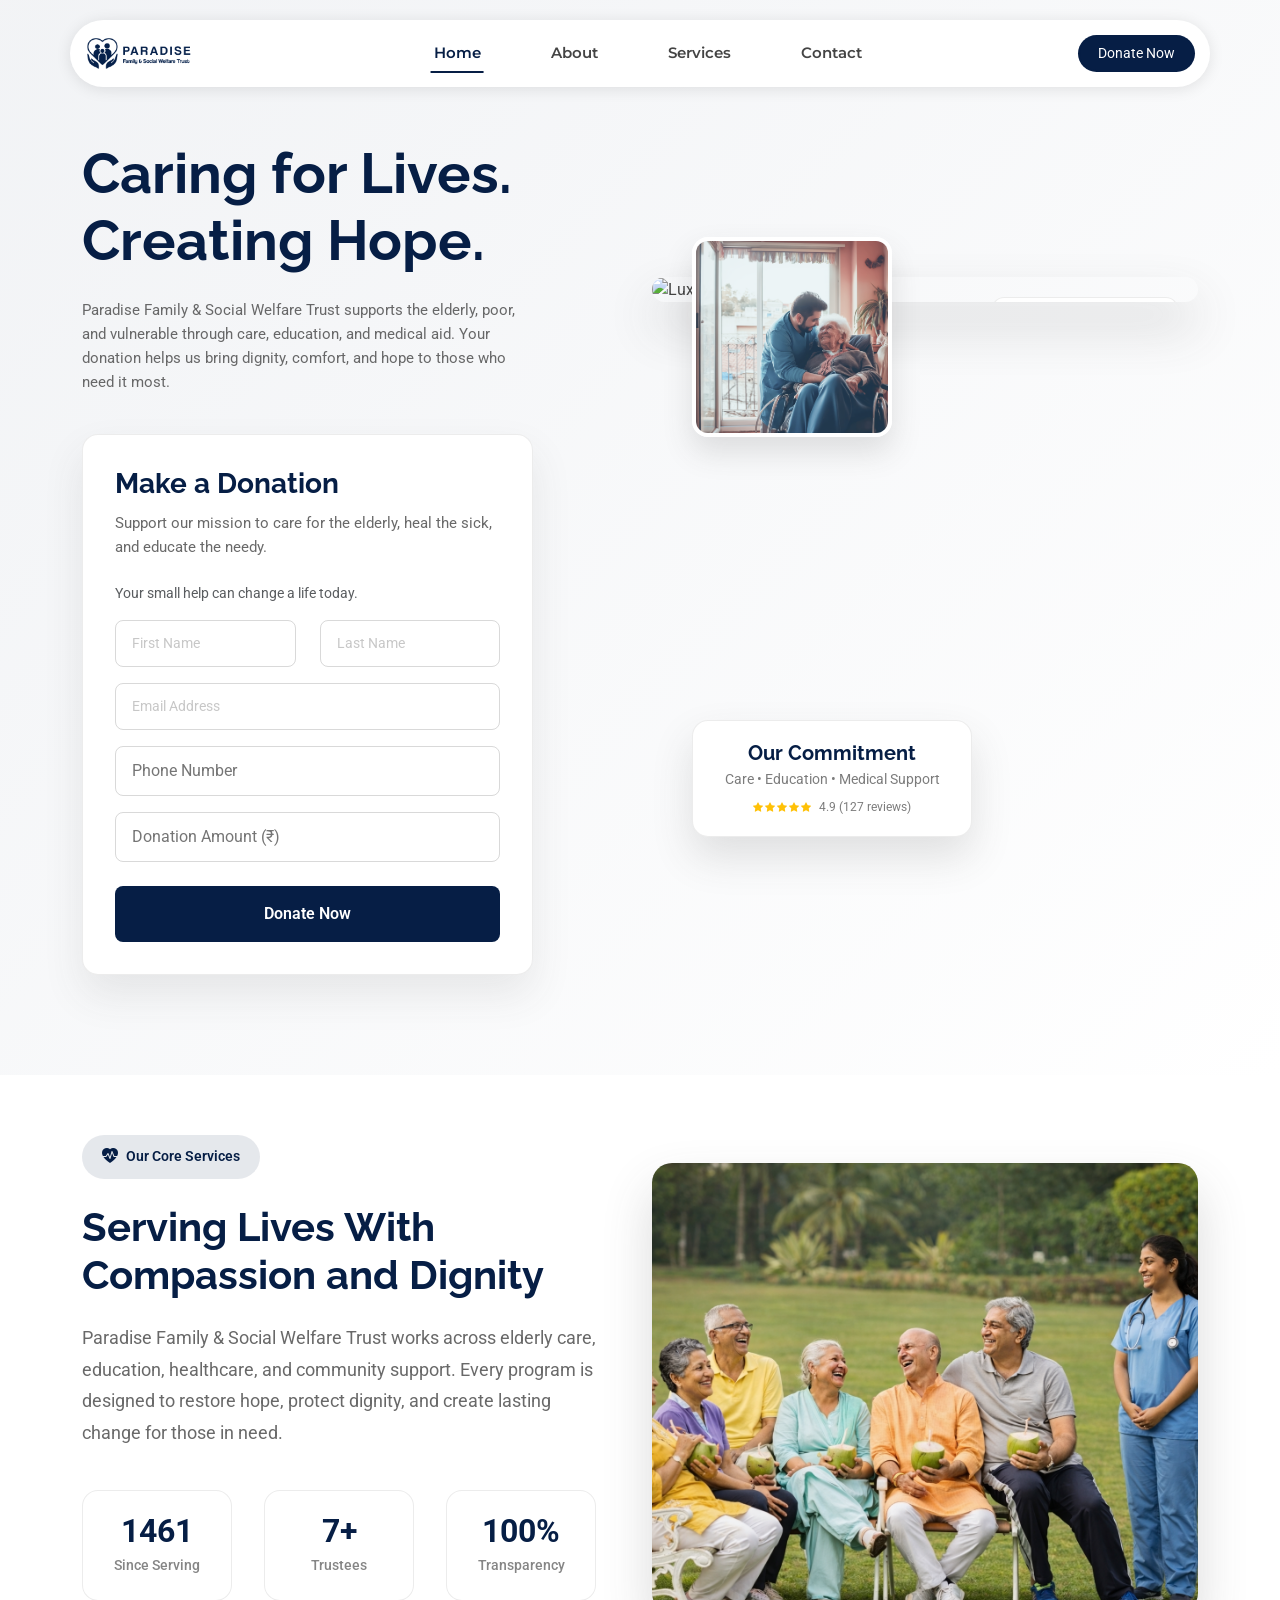
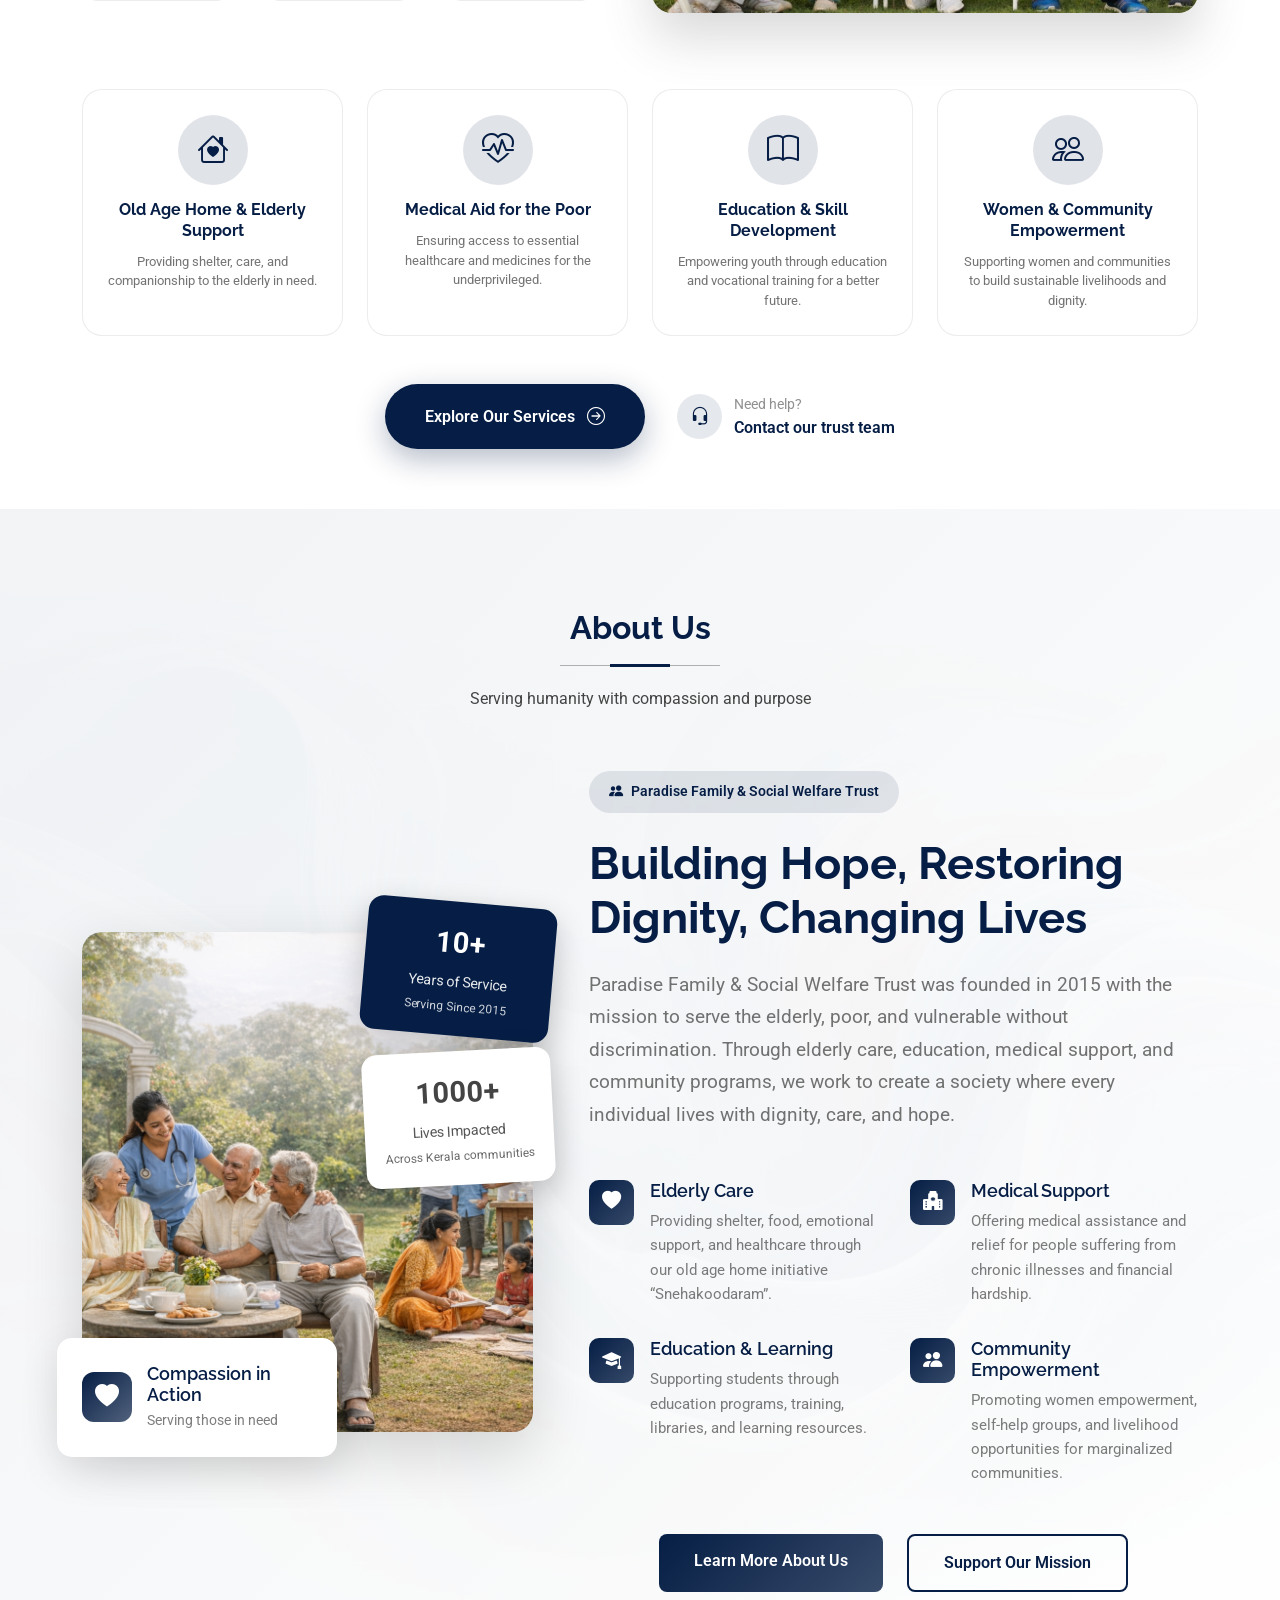
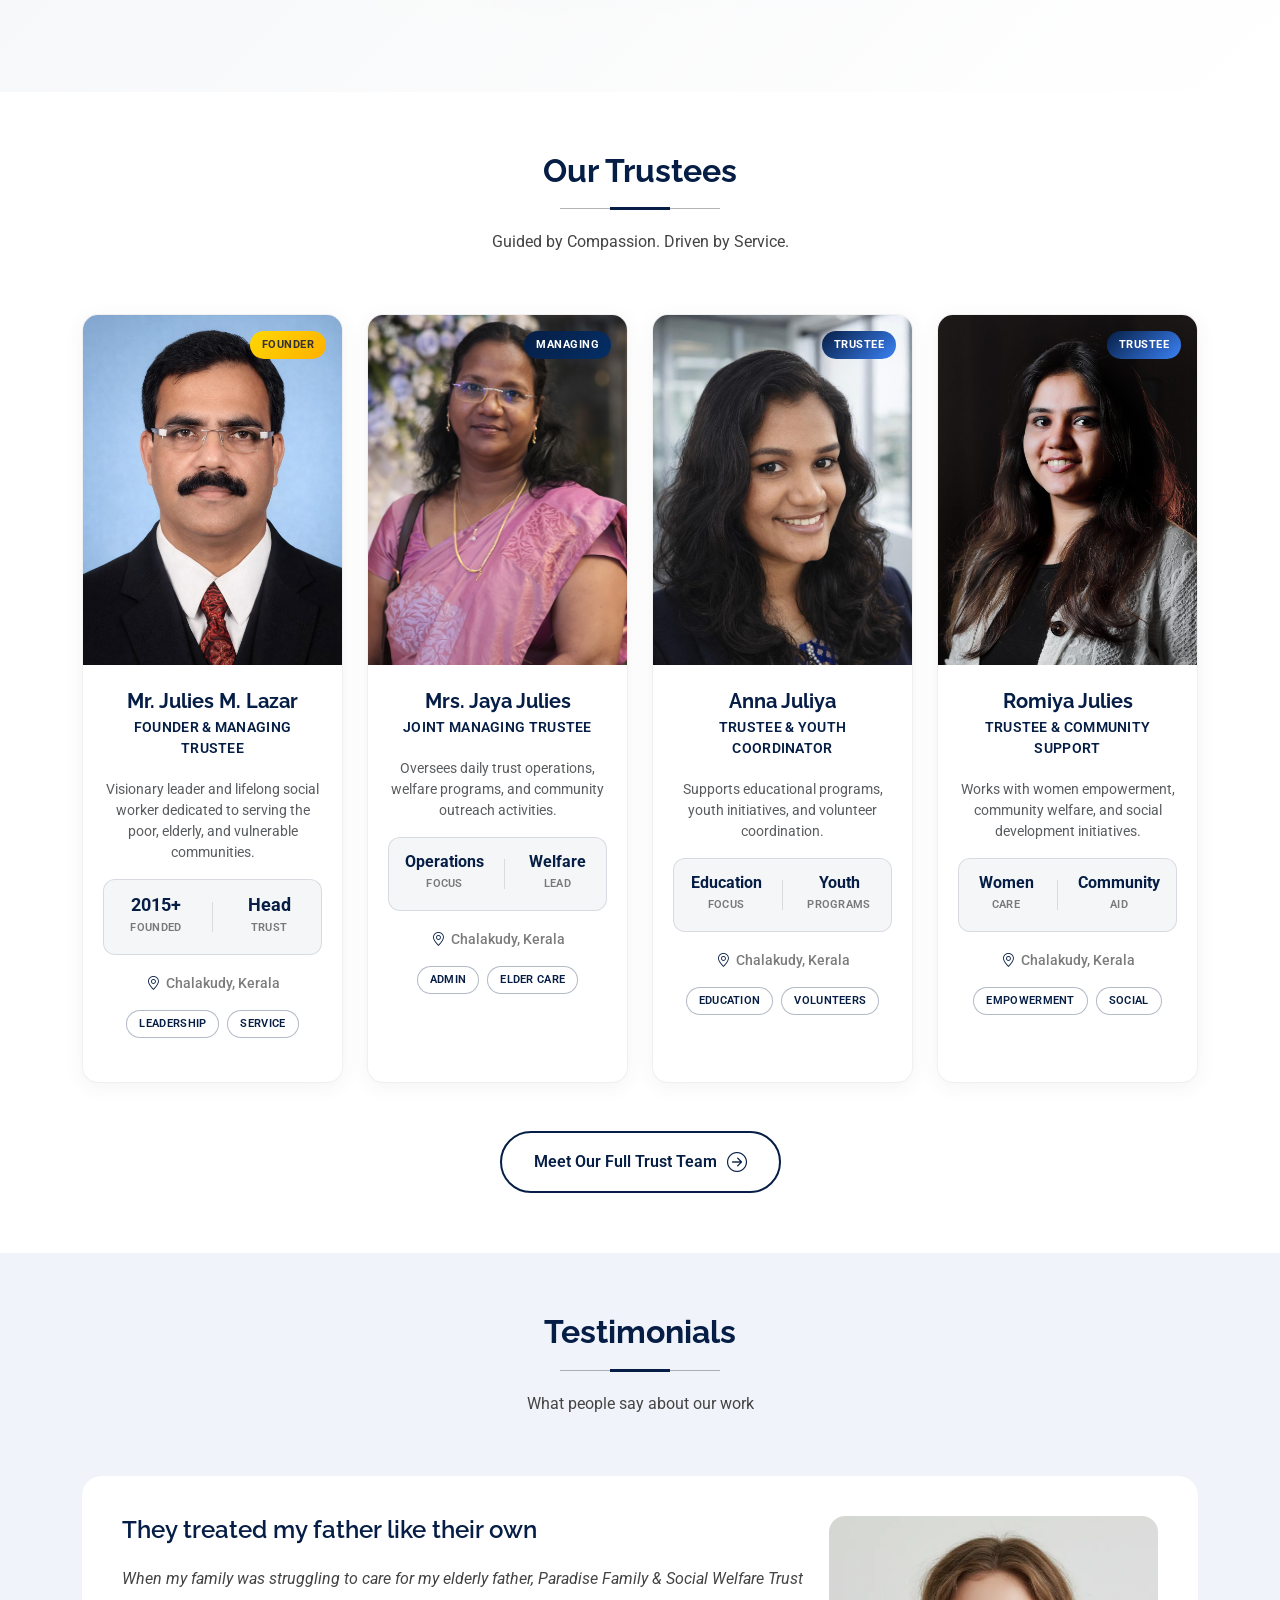
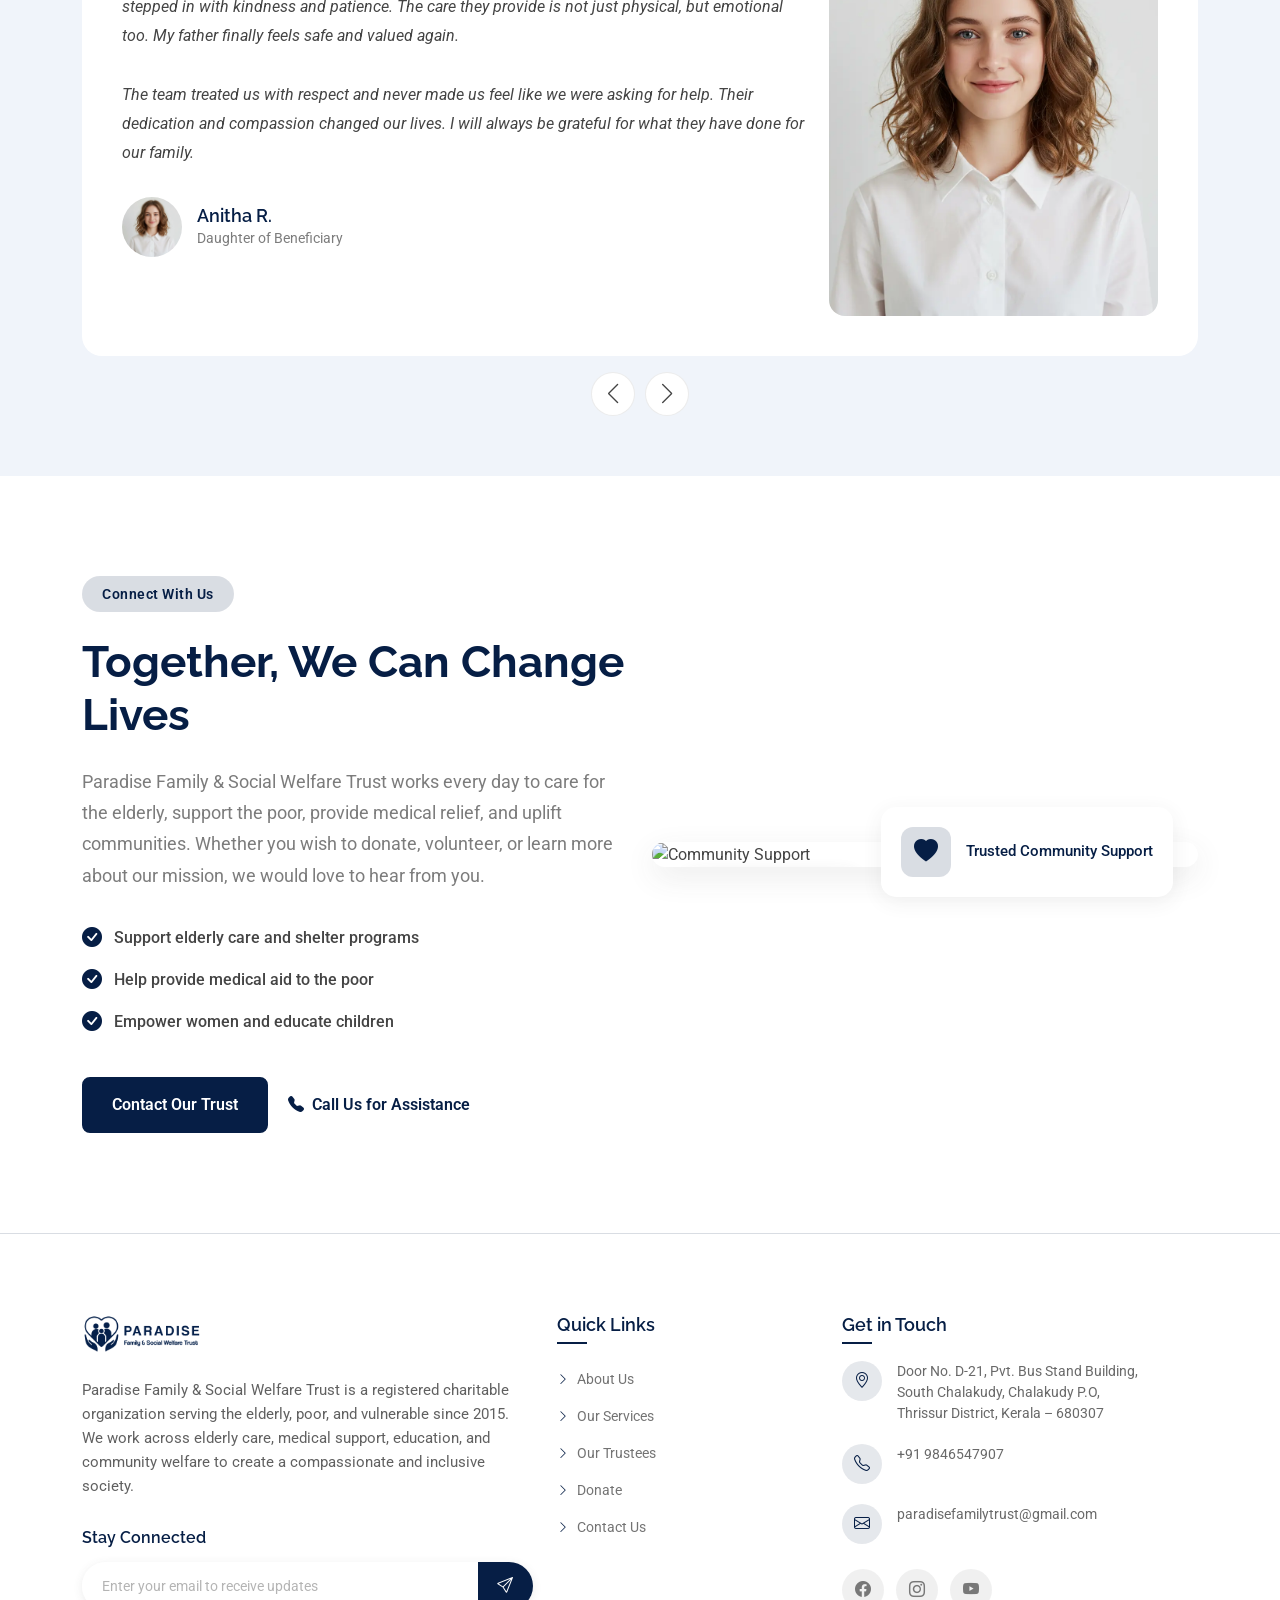
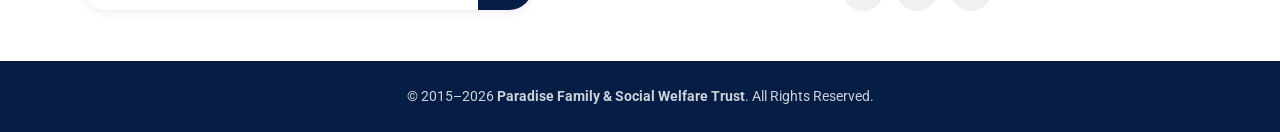
==== commit 9c8bfe14: "update favicon and title" ====
--- a/index.html
+++ b/index.html
@@ -4,7 +4,7 @@
 <head>
   <meta charset="utf-8">
   <meta content="width=device-width, initial-scale=1.0" name="viewport">
-  <title>Index - Paradise family and social welfare trust</title>
+  <title>Paradise family and social welfare trust</title>
   <meta name="description" content="">
   <meta name="keywords" content="">
 
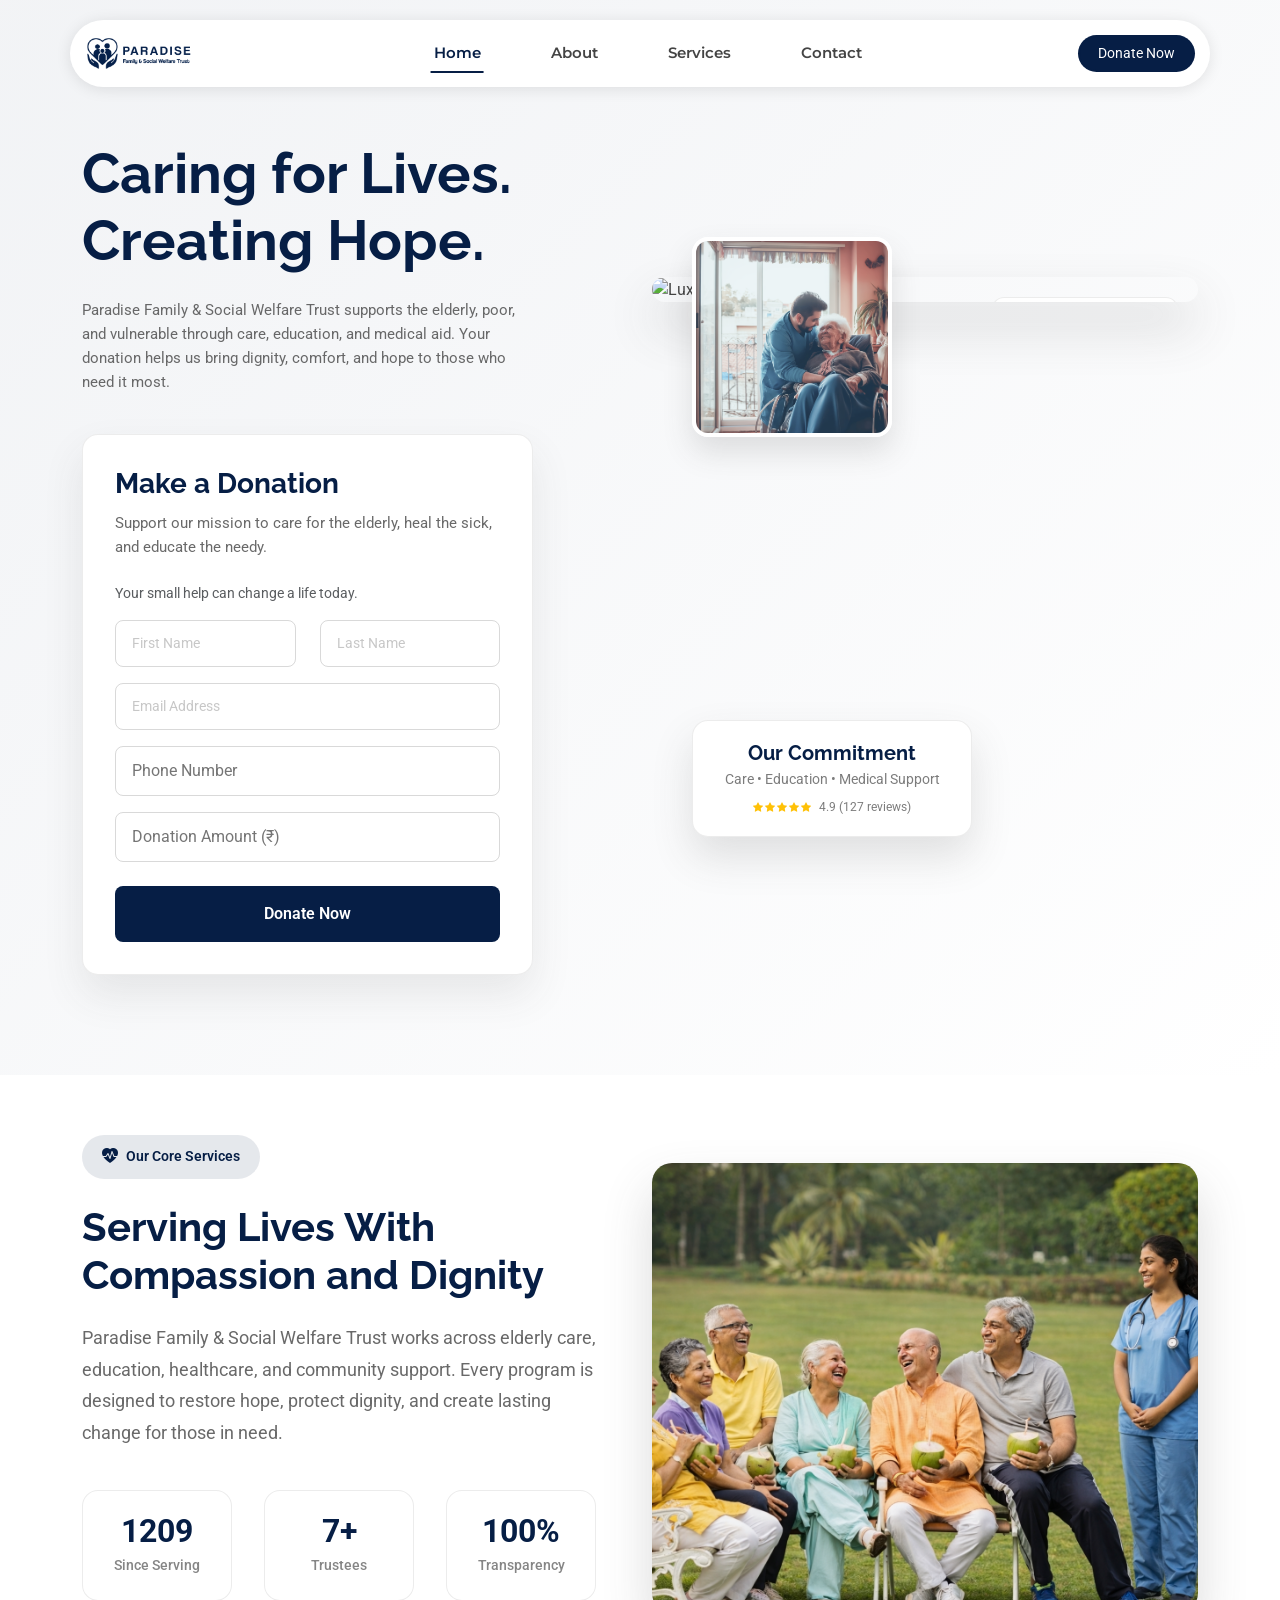
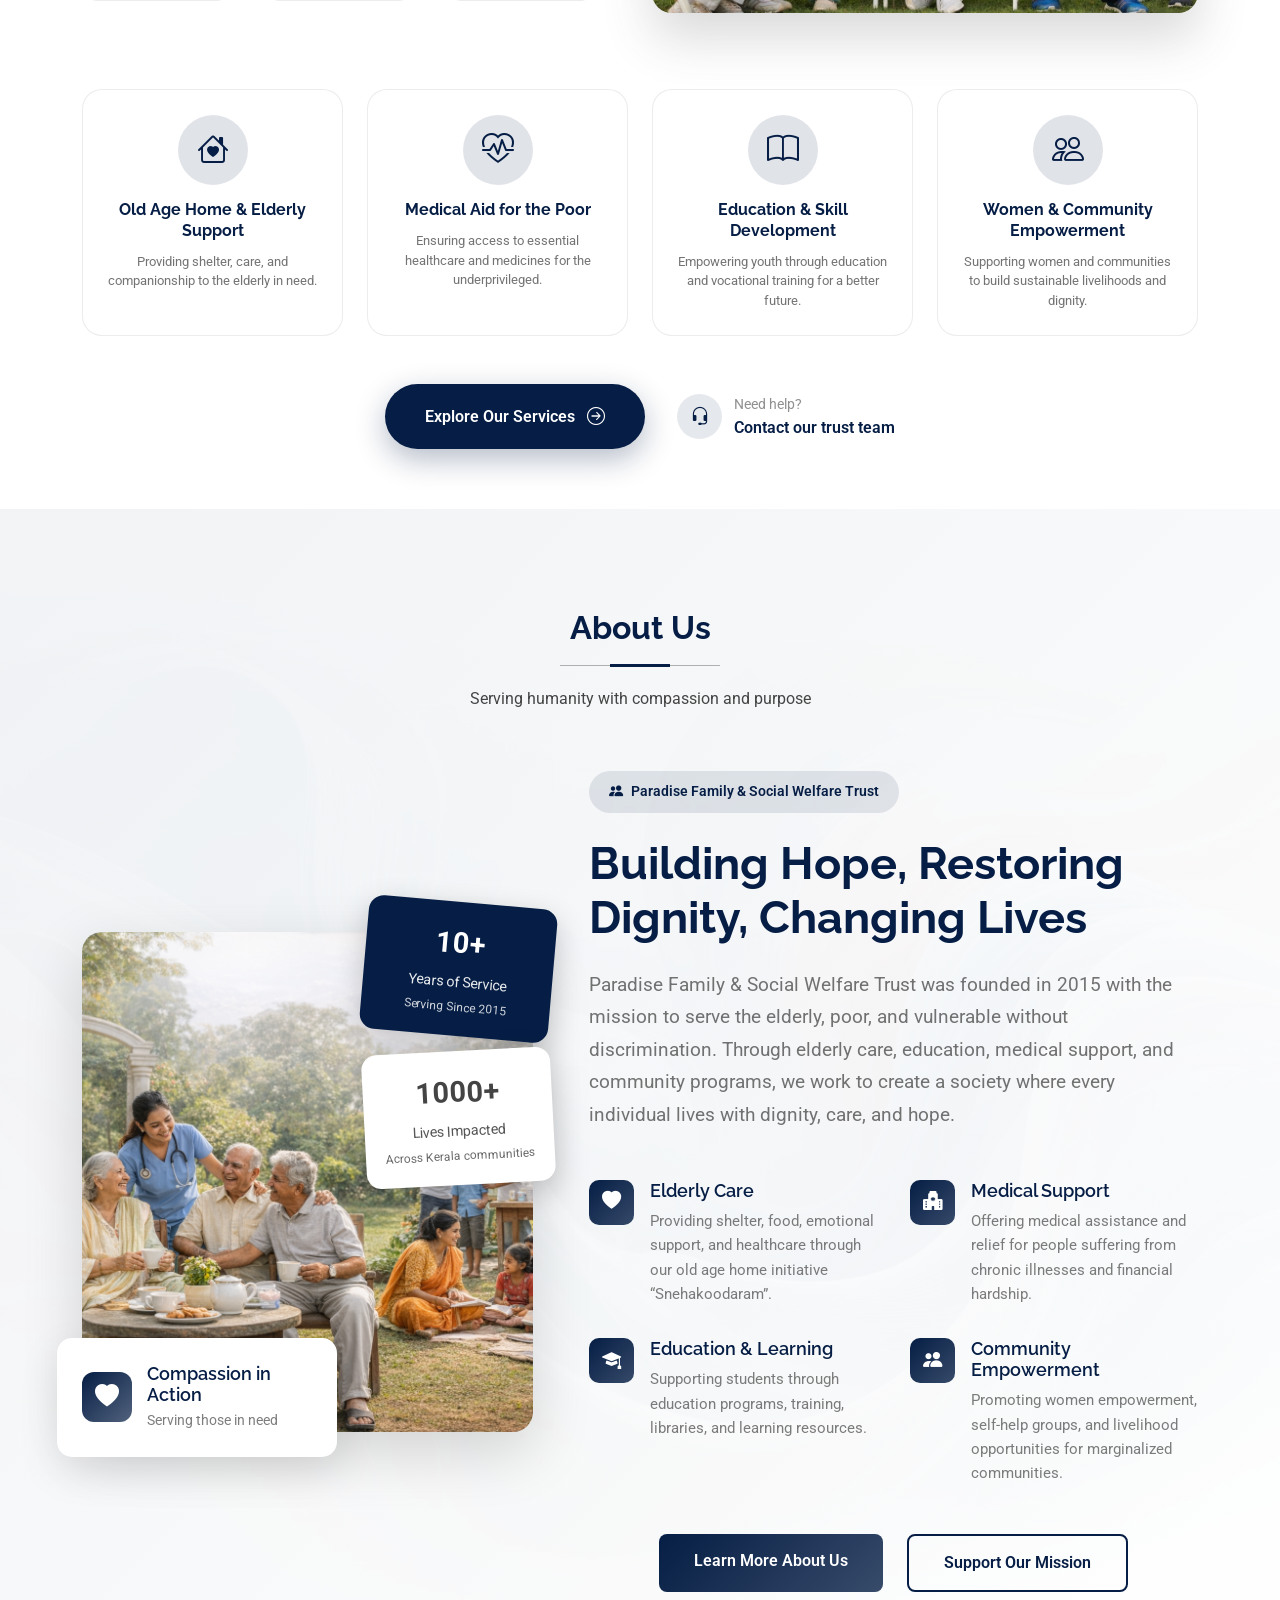
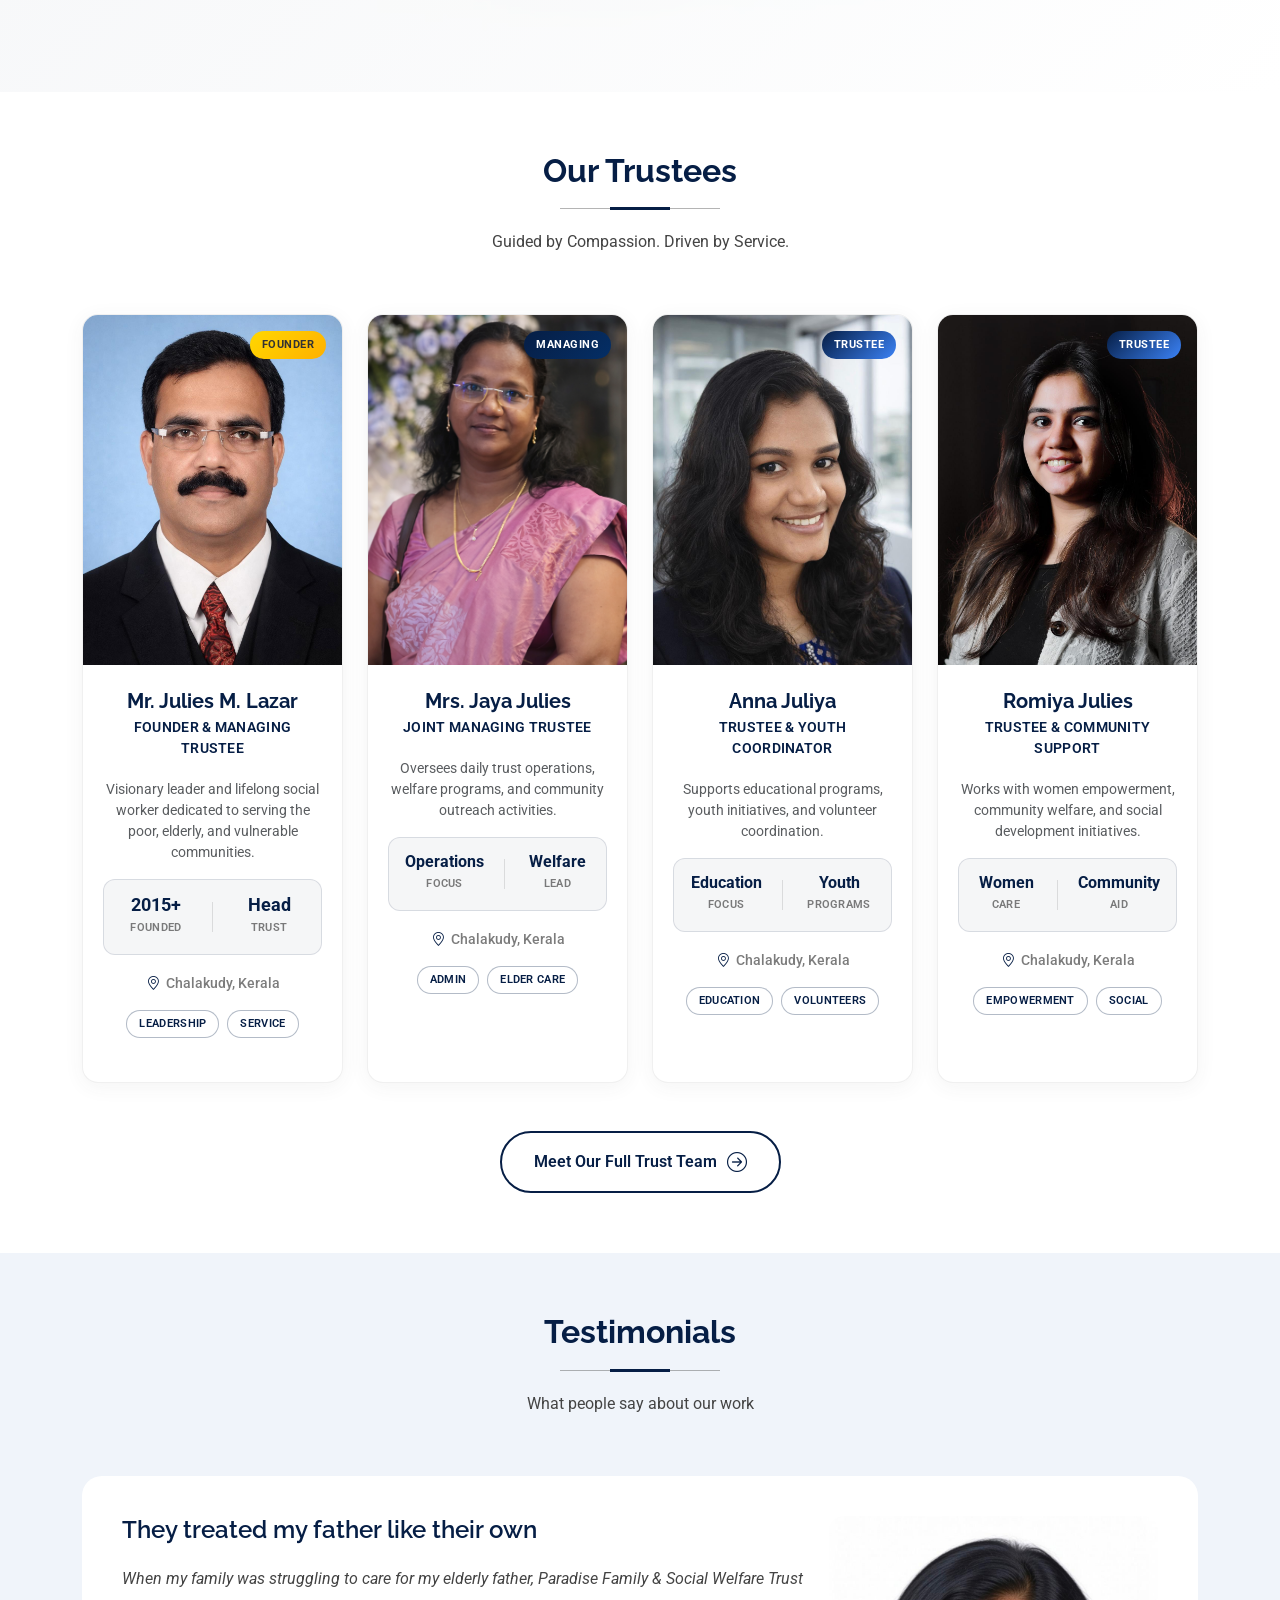
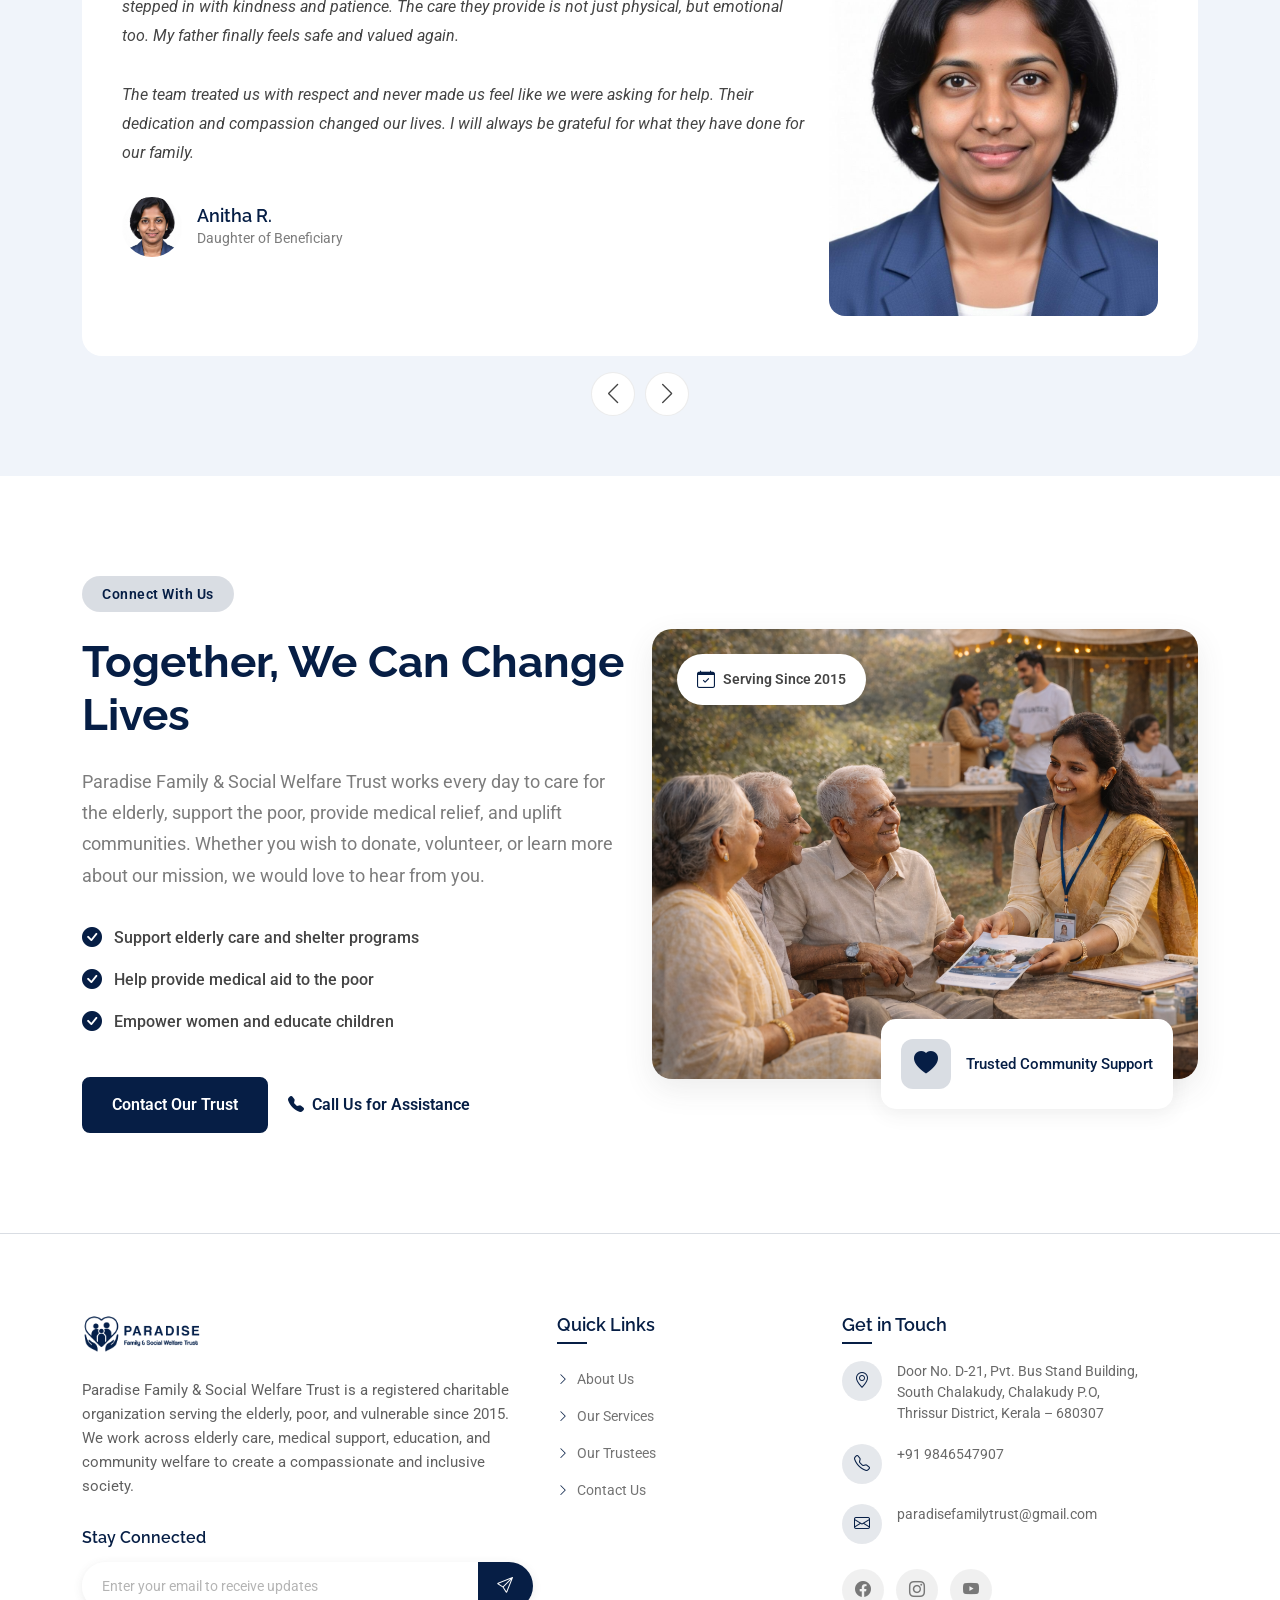
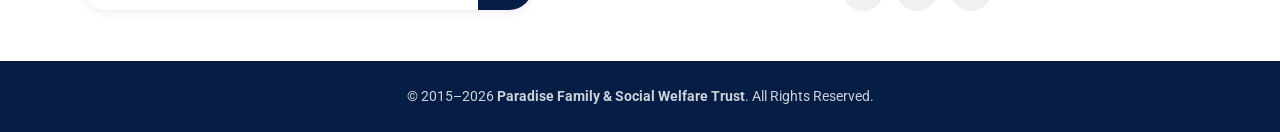
==== commit 360dc931: "updated all the pages" ====
--- a/index.html
+++ b/index.html
@@ -675,7 +675,7 @@
                       The team treated us with respect and never made us feel like we were asking for help. Their dedication and compassion changed our lives. I will always be grateful for what they have done for our family.
                     </p>
                     <div class="profile d-flex align-items-center">
-                      <img src="assets/img/person/person-f-8.webp" class="profile-img" alt="">
+                      <img src="assets/img/person/person-f-8.jpeg" class="profile-img" alt="">
                       <div class="profile-info">
                         <h3>Anitha R.</h3>
                         <span>Daughter of Beneficiary</span>
@@ -684,7 +684,7 @@
                   </div>
                   <div class="col-lg-4 d-none d-lg-block">
                     <div class="featured-img-wrapper">
-                      <img src="assets/img/person/person-f-8.webp" class="featured-img" alt="">
+                      <img src="assets/img/person/person-f-8.jpeg" class="featured-img" alt="">
                     </div>
                   </div>
                 </div>
@@ -703,7 +703,7 @@
                       They did not treat me as a number, but as a person. I now feel hopeful about my future and thankful for the care and guidance they gave me during the hardest time of my life.
                     </p>
                     <div class="profile d-flex align-items-center">
-                      <img src="assets/img/person/person-m-9.webp" class="profile-img" alt="">
+                      <img src="assets/img/person/person-m-9.jpeg" class="profile-img" alt="">
                       <div class="profile-info">
                         <h3>Suresh K.</h3>
                         <span>Medical Aid Beneficiary</span>
@@ -712,7 +712,7 @@
                   </div>
                   <div class="col-lg-4 d-none d-lg-block">
                     <div class="featured-img-wrapper">
-                      <img src="assets/img/person/person-m-9.webp" class="featured-img" alt="">
+                      <img src="assets/img/person/person-m-9.jpeg" class="featured-img" alt="">
                     </div>
                   </div>
                 </div>
@@ -731,7 +731,7 @@
                       Their encouragement, guidance, and support helped me focus on my dreams. I am now studying with confidence and working towards a better future for my family.
                     </p>
                     <div class="profile d-flex align-items-center">
-                      <img src="assets/img/person/person-f-10.webp" class="profile-img" alt="">
+                      <img src="assets/img/person/person-f-10.jpeg" class="profile-img" alt="">
                       <div class="profile-info">
                         <h3>Neha P.</h3>
                         <span>Student Beneficiary</span>
@@ -740,7 +740,7 @@
                   </div>
                   <div class="col-lg-4 d-none d-lg-block">
                     <div class="featured-img-wrapper">
-                      <img src="assets/img/person/person-f-10.webp" class="featured-img" alt="">
+                      <img src="assets/img/person/person-f-10.jpeg" class="featured-img" alt="">
                     </div>
                   </div>
                 </div>
@@ -759,7 +759,7 @@
                       They serve without expecting anything in return. Their work has brought hope to many families, and I am proud to support and stand with them.
                     </p>
                     <div class="profile d-flex align-items-center">
-                      <img src="assets/img/person/person-m-7.webp" class="profile-img" alt="">
+                      <img src="assets/img/person/person-m-7.jpeg" class="profile-img" alt="">
                       <div class="profile-info">
                         <h3>Joseph M.</h3>
                         <span>Community Volunteer</span>
@@ -768,7 +768,7 @@
                   </div>
                   <div class="col-lg-4 d-none d-lg-block">
                     <div class="featured-img-wrapper">
-                      <img src="assets/img/person/person-m-7.webp" class="featured-img" alt="">
+                      <img src="assets/img/person/person-m-7.jpeg" class="featured-img" alt="">
                     </div>
                   </div>
                 </div>
@@ -897,7 +897,6 @@
               <li><a href="about.html"><i class="bi bi-chevron-right"></i> About Us</a></li>
               <li><a href="services.html"><i class="bi bi-chevron-right"></i> Our Services</a></li>
               <li><a href="about.html#trustees"><i class="bi bi-chevron-right"></i> Our Trustees</a></li>
-              <li><a href="donate.html"><i class="bi bi-chevron-right"></i> Donate</a></li>
               <li><a href="contact.html"><i class="bi bi-chevron-right"></i> Contact Us</a></li>
             </ul>
           </div>
--- a/assets/css/main.css
+++ b/assets/css/main.css
@@ -1347,6 +1347,7 @@
   border-radius: 50%;
   object-fit: cover;
   border: 2px solid var(--accent-color);
+  object-position: top;
 }
 
 .hero .hero-images .image-stack .floating-card .agent-info .agent-details {
@@ -4013,6 +4014,7 @@
   width: 100%;
   height: 100%;
   object-fit: cover;
+  object-position: top;
 }
 
 .about .founder-highlight .founder-info {
@@ -4121,29 +4123,29 @@
 .about .achievements-grid {
   background: linear-gradient(135deg, var(--surface-color), color-mix(in srgb, var(--surface-color), var(--accent-color) 5%));
   border-radius: 20px;
-  padding: 3rem 2rem;
-  margin: 5rem 0;
+  padding: 2rem 1.5rem;
+  margin: 3rem 0;
   border: 1px solid color-mix(in srgb, var(--default-color), transparent 95%);
 }
 
 .about .achievements-grid .achievement-item {
-  padding: 1.5rem;
+  padding: 1rem;
 }
 
 .about .achievements-grid .achievement-item .achievement-icon {
-  width: 80px;
-  height: 80px;
+  width: 60px;
+  height: 60px;
   background: color-mix(in srgb, var(--accent-color), transparent 88%);
   border-radius: 20px;
   display: flex;
   align-items: center;
   justify-content: center;
-  margin: 0 auto 1.5rem;
+  margin: 0 auto 1rem;
   transition: all 0.3s ease;
 }
 
 .about .achievements-grid .achievement-item .achievement-icon i {
-  font-size: 2rem;
+  font-size: 1.5rem;
   color: var(--accent-color);
 }
 
@@ -4157,7 +4159,7 @@
 }
 
 .about .achievements-grid .achievement-item .achievement-number {
-  font-size: 3rem;
+  font-size: 2.5rem;
   font-weight: 700;
   color: var(--heading-color);
   line-height: 1;
@@ -4174,8 +4176,6 @@
   color: color-mix(in srgb, var(--default-color), transparent 35%);
   font-size: 1rem;
   font-weight: 500;
-  text-transform: uppercase;
-  letter-spacing: 0.5px;
 }
 
 .about .timeline-section {
@@ -4311,7 +4311,7 @@
 
 .about .team-preview .team-member {
   background: var(--surface-color);
-  border: 1px solid color-mix(in srgb, var(--default-color), transparent 95%);
+  border: 1px solid color-mix(in srgb, var(--default-color), transparent 80%);
   border-radius: 15px;
   padding: 2rem 1.5rem;
   transition: all 0.3s ease;
@@ -4336,6 +4336,7 @@
   width: 100%;
   height: 100%;
   object-fit: cover;
+  object-position: top;
 }
 
 .about .team-preview .team-member .member-info h5 {
@@ -5277,6 +5278,7 @@
   height: 60px;
   border-radius: 50%;
   object-fit: cover;
+  object-position: top;
 }
 
 .property-details .property-overview .agent-info .agent-details h4 {
@@ -5676,6 +5678,7 @@
   width: 100%;
   height: 300px;
   object-fit: cover;
+  object-position: top;
   transition: transform 0.3s ease;
 }
 
